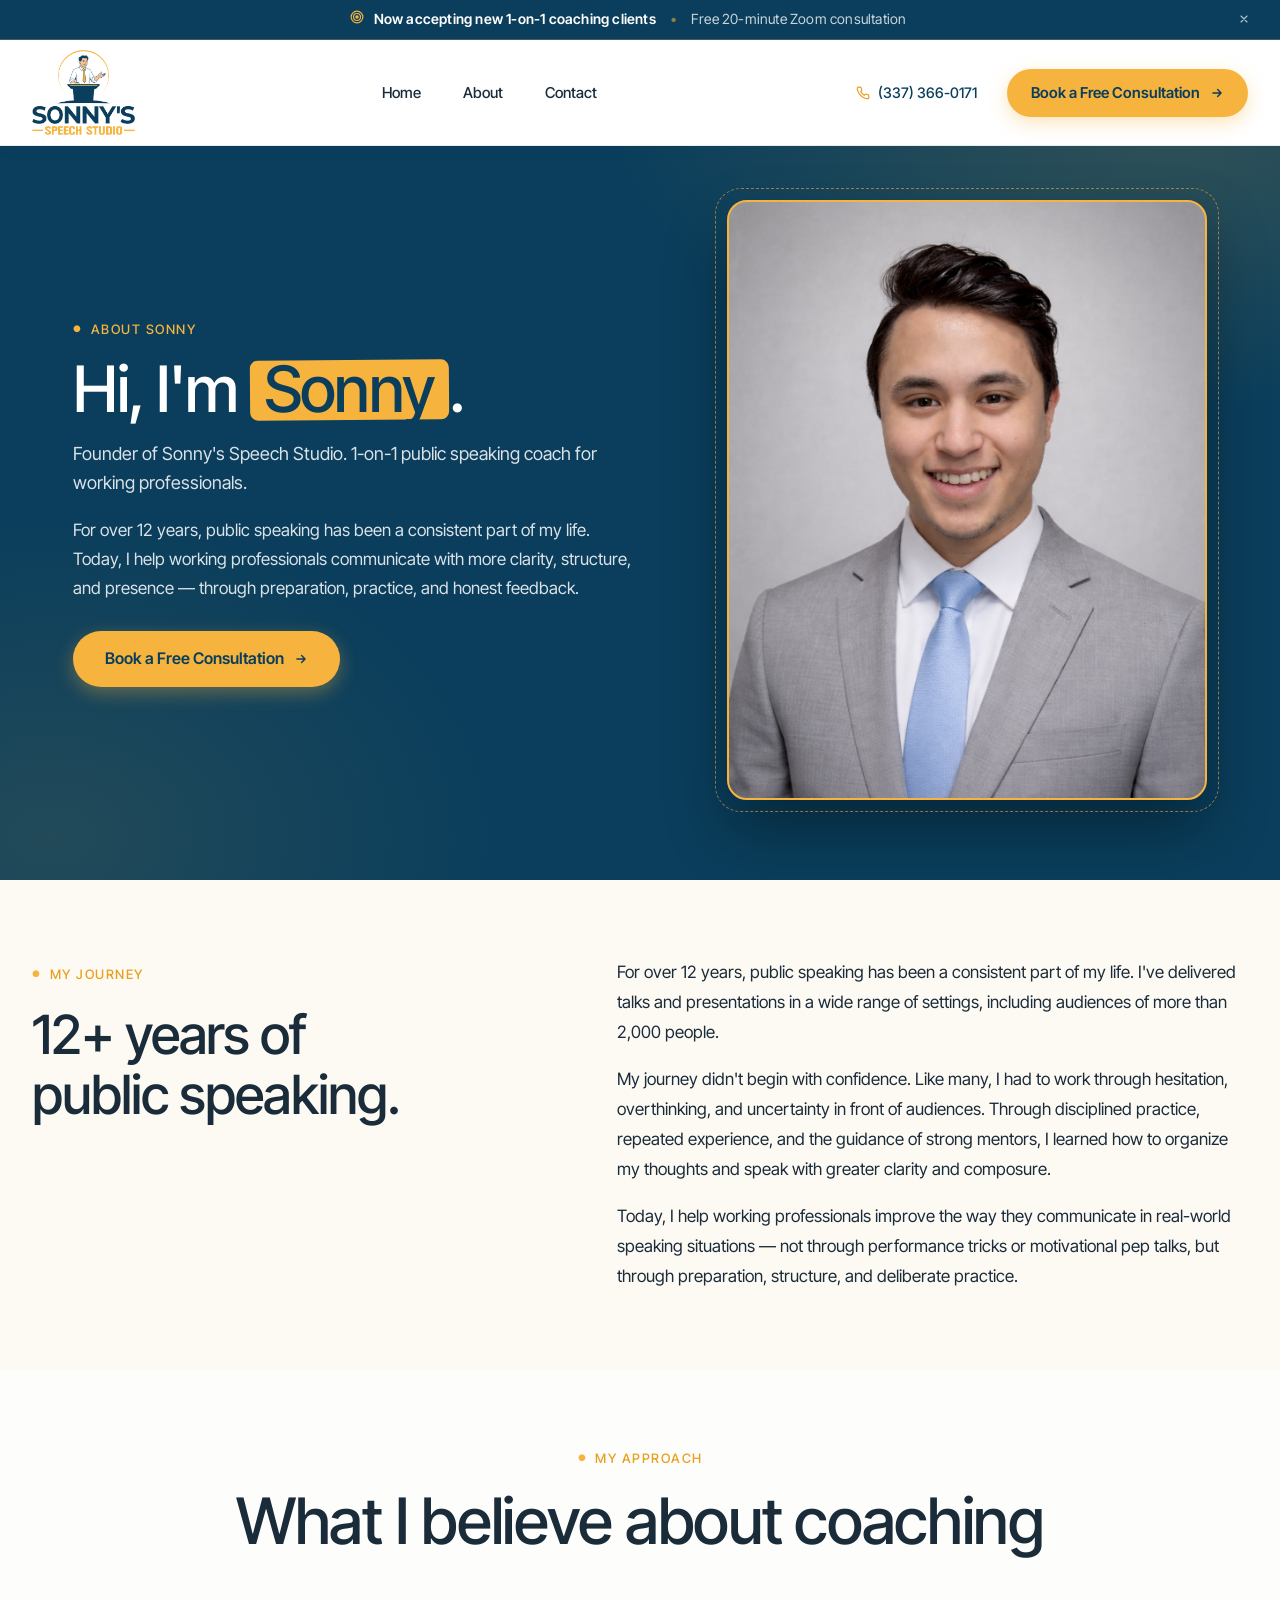
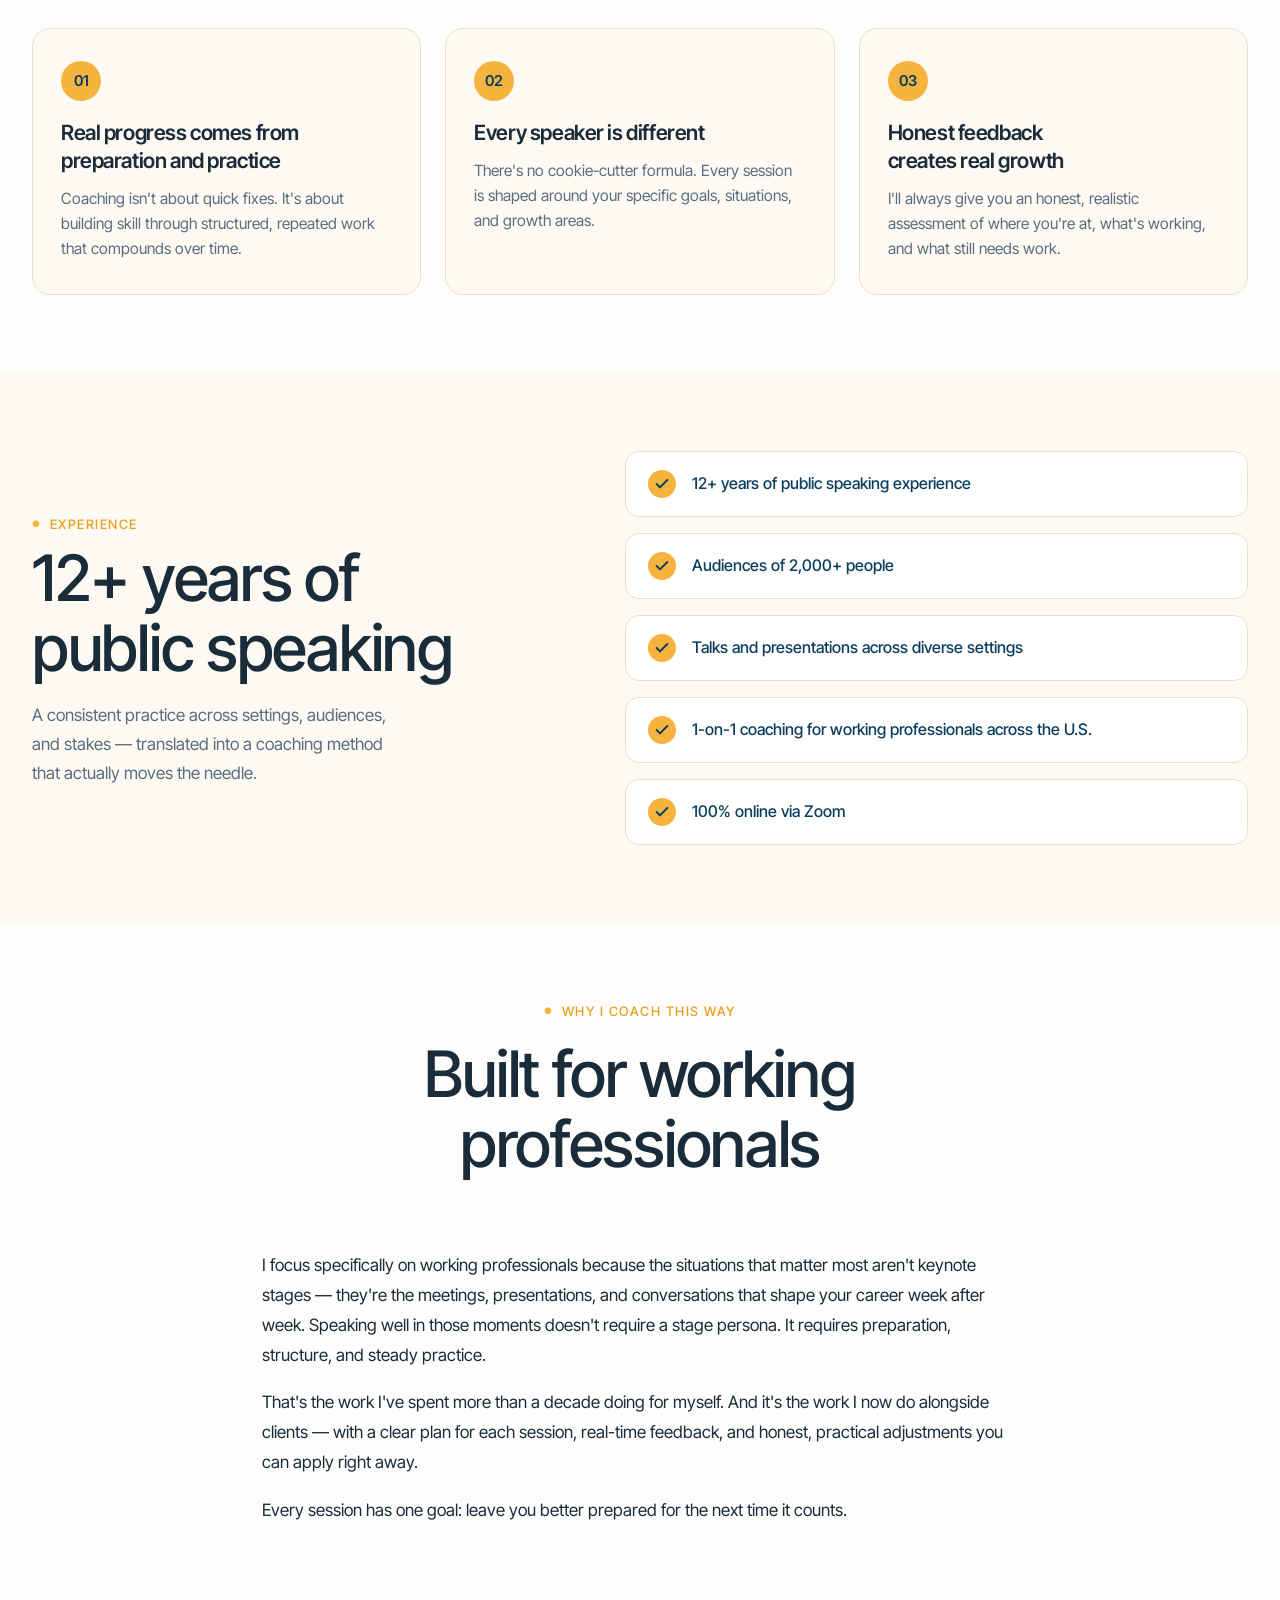
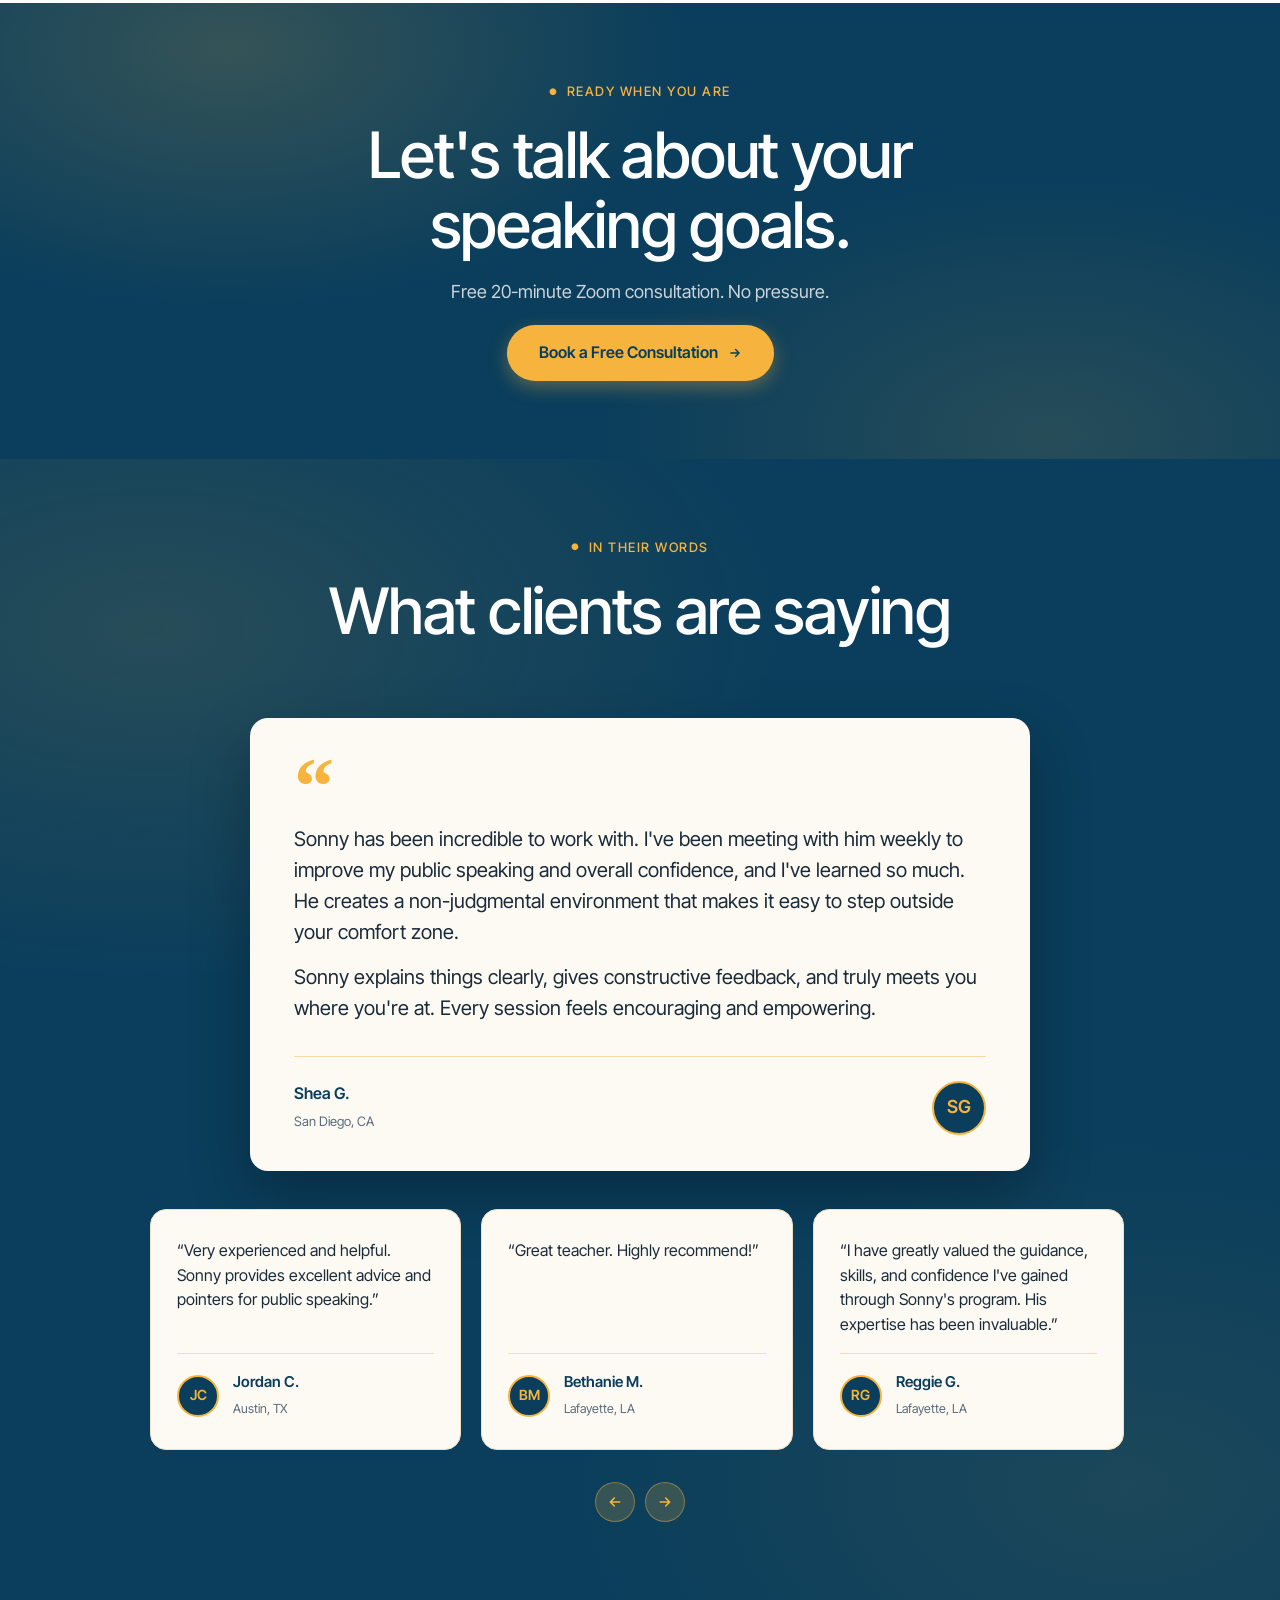
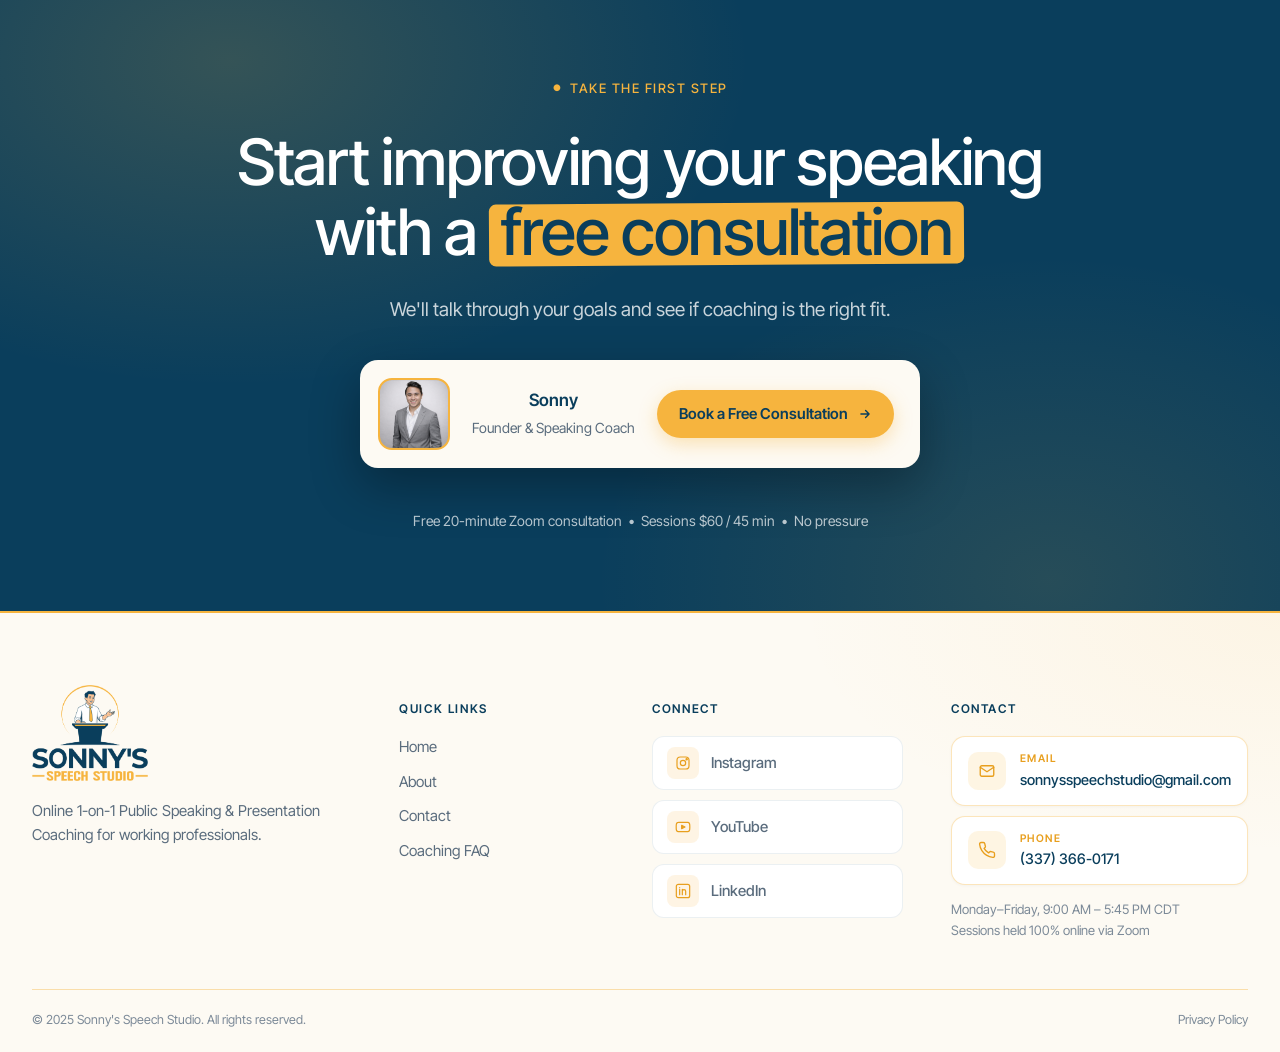
==== about.html @ e4937128 "Client revision round: homepage updates, About + Contact pages Homepage: - Announcement bar honest w" ====
<!doctype html>
<html lang="en">
<head>
<meta charset="utf-8" />
<meta name="viewport" content="width=device-width, initial-scale=1" />
<meta http-equiv="Cache-Control" content="no-cache, no-store, must-revalidate" />
<meta http-equiv="Pragma" content="no-cache" />
<meta http-equiv="Expires" content="0" />
<title>About Sonny — Sonny's Speech Studio</title>
<meta name="description" content="Meet Sonny — founder of Sonny's Speech Studio and a 1-on-1 public speaking coach for working professionals with 12+ years of speaking experience." />

<link rel="icon" type="image/png" href="assets/logo.png" />
<link rel="shortcut icon" type="image/png" href="assets/logo.png" />
<link rel="apple-touch-icon" href="assets/logo.png" />

<meta property="og:type" content="website" />
<meta property="og:site_name" content="Sonny's Speech Studio" />
<meta property="og:title" content="About Sonny — Sonny's Speech Studio" />
<meta property="og:description" content="Meet Sonny — founder of Sonny's Speech Studio and 1-on-1 public speaking coach for working professionals." />
<meta property="og:image" content="assets/sonny-tie.png" />
<meta property="og:url" content="https://sonnysspeechstudio.com/about" />

<meta name="twitter:card" content="summary_large_image" />
<meta name="twitter:title" content="About Sonny — Sonny's Speech Studio" />
<meta name="twitter:description" content="1-on-1 public speaking coach for working professionals." />
<meta name="twitter:image" content="assets/sonny-tie.png" />

<meta name="theme-color" content="#0a3e5c" />

<link rel="preconnect" href="https://fonts.googleapis.com" />
<link rel="preconnect" href="https://fonts.gstatic.com" crossorigin />
<link href="https://fonts.googleapis.com/css2?family=Inter+Tight:wght@400;500;600;700&display=swap" rel="stylesheet" />
<link rel="stylesheet" href="assets/styles.css" />

<style>
  /* About-specific tweaks */
  .about-hero{
    background:var(--navy);color:#fff;
    min-height:auto;
    padding-top:200px;padding-bottom:80px;
    position:relative;overflow:hidden;
    display:flex;align-items:center;
  }
  .about-hero::before{
    content:"";position:absolute;inset:0;
    background:
      radial-gradient(900px 500px at 92% 10%, rgba(246,180,62,.18), transparent 65%),
      radial-gradient(700px 500px at 4% 95%, rgba(246,180,62,.10), transparent 65%);
    pointer-events:none;
  }
  .about-hero .wrap{position:relative;z-index:1;padding-top:0}
  .about-hero-grid{
    display:grid;grid-template-columns:1.1fr 1fr;
    gap:64px;align-items:center;
  }
  .about-hero h1{color:#fff;font-size:64px;line-height:1.06}
  .about-hero .sub{font-size:18px;line-height:1.6;color:rgba(255,255,255,.85);max-width:560px;margin-top:18px}
  .about-hero p.intro{font-size:17px;line-height:1.7;color:rgba(255,255,255,.85);margin-top:18px;max-width:560px}
  .about-portrait{
    width:100%;max-width:480px;aspect-ratio:4/5;
    border-radius:20px;
    border:2px solid var(--gold);
    box-shadow:0 30px 60px rgba(0,0,0,.35);
    background-image:url("assets/sonny-tie.png");
    background-size:cover;background-position:center 18%;
    justify-self:end;
    position:relative;
  }
  .about-portrait::after{
    content:"";position:absolute;inset:-14px;
    border-radius:26px;border:1px dashed rgba(246,180,62,.55);
    pointer-events:none;
  }

  .journey{background:var(--cream)}
  .journey-grid{
    display:grid;grid-template-columns:0.8fr 1fr;gap:80px;align-items:flex-start;
  }
  .journey-left h2{font-size:54px;line-height:60px}
  .journey-left .eyebrow{margin-bottom:14px}
  .journey-right p{font-size:17px;line-height:1.75;color:var(--text)}
  .journey-right p + p{margin-top:18px}

  .approach{background:var(--white)}
  .approach-grid{
    display:grid;grid-template-columns:repeat(3,1fr);gap:24px;
    margin-top:40px;
  }
  .approach-card{
    background:var(--cream);
    border:1px solid var(--border-warm);
    border-radius:18px;
    padding:32px 28px;
    display:flex;flex-direction:column;gap:12px;
  }
  .approach-card .num{
    width:40px;height:40px;border-radius:50%;
    background:var(--gold);color:var(--navy);
    display:inline-flex;align-items:center;justify-content:center;
    font-weight:600;font-size:15px;
    margin-bottom:6px;
  }
  .approach-card h3{font-size:21px;line-height:28px;font-weight:600}
  .approach-card p{font-size:15.5px;line-height:1.6;color:var(--muted)}

  .exp{background:var(--cream)}
  .exp-grid{
    display:grid;grid-template-columns:0.85fr 1fr;gap:64px;align-items:center;
  }
  .exp-list{
    list-style:none;padding:0;margin:0;
    display:flex;flex-direction:column;gap:16px;
  }
  .exp-list li{
    display:flex;align-items:center;gap:16px;
    padding:18px 22px;background:#fff;
    border:1px solid var(--border-warm);border-radius:14px;
    font-size:16px;font-weight:500;color:var(--navy);
  }
  .exp-list .check{
    flex-shrink:0;width:28px;height:28px;border-radius:50%;
    background:var(--gold);color:var(--navy);
    display:inline-flex;align-items:center;justify-content:center;
  }
  .exp-list .check svg{width:16px;height:16px}

  .why-coach{background:var(--white)}
  .why-coach .wrap{max-width:820px}
  .why-coach .body{display:flex;flex-direction:column;gap:18px;margin-top:24px}
  .why-coach p{font-size:17px;line-height:1.75;color:var(--text)}

  .mid-cta{
    background:var(--navy);color:#fff;
    text-align:center;
    position:relative;overflow:hidden;
  }
  .mid-cta::before{
    content:"";position:absolute;inset:0;
    background:
      radial-gradient(700px 400px at 18% 10%, rgba(246,180,62,.18), transparent 65%),
      radial-gradient(700px 400px at 82% 95%, rgba(246,180,62,.12), transparent 65%);
    pointer-events:none;
  }
  .mid-cta .wrap{position:relative;z-index:1;display:flex;flex-direction:column;align-items:center;gap:18px;text-align:center}
  .mid-cta h2{color:#fff;max-width:760px}
  .mid-cta .sub{color:rgba(255,255,255,.78);font-size:18px;max-width:560px}

  @media (max-width:1100px){
    .about-hero h1{font-size:54px}
    .journey-left h2{font-size:44px;line-height:50px}
    .approach-grid{grid-template-columns:1fr;gap:16px}
    .exp-grid{grid-template-columns:1fr;gap:40px}
  }
  @media (max-width:820px){
    .about-hero{padding-top:160px;padding-bottom:60px}
    .about-hero-grid{grid-template-columns:1fr;gap:40px}
    .about-portrait{max-width:100%;justify-self:center}
    .about-hero h1{font-size:40px;line-height:46px}
    .journey-grid{grid-template-columns:1fr;gap:32px}
    .journey-left h2{font-size:36px;line-height:42px}
  }
</style>
</head>
<body>

<!-- ================== ANNOUNCEMENT BAR ================== -->
<div class="announce" id="announce" role="region" aria-label="Announcement">
  <div class="announce-inner">
    <span class="pin" aria-hidden="true">
      <svg width="14" height="14" viewBox="0 0 24 24" fill="none" stroke="currentColor" stroke-width="2" stroke-linecap="round" stroke-linejoin="round"><circle cx="12" cy="12" r="10"/><circle cx="12" cy="12" r="6"/><circle cx="12" cy="12" r="2" fill="currentColor"/></svg>
    </span>
    <strong>Now accepting new 1-on-1 coaching clients</strong>
    <span class="sep">•</span>
    <span class="muted">Free 20-minute Zoom consultation</span>
    <button class="close" id="announceClose" aria-label="Dismiss announcement">
      <svg width="14" height="14" viewBox="0 0 24 24" fill="none" stroke="currentColor" stroke-width="2.2" stroke-linecap="round"><path d="M18 6 6 18M6 6l12 12"/></svg>
    </button>
  </div>
</div>

<!-- ================== HEADER ================== -->
<header class="site-header" id="siteHeader">
  <div class="header-inner">
    <a href="/" class="brand" aria-label="Sonny's Speech Studio"><img src="assets/logo.png" alt="Sonny's Speech Studio" /></a>
    <nav class="nav-links">
      <a href="/">Home</a>
      <a href="/about">About</a>
      <a href="/contact">Contact</a>
    </nav>
    <div class="nav-cta">
      <a href="tel:+13373660171" class="header-phone" aria-label="Call Sonny">
        <svg width="14" height="14" viewBox="0 0 24 24" fill="none" stroke="currentColor" stroke-width="2" stroke-linecap="round" stroke-linejoin="round"><path d="M22 16.92v3a2 2 0 0 1-2.18 2 19.79 19.79 0 0 1-8.63-3.07 19.5 19.5 0 0 1-6-6 19.79 19.79 0 0 1-3.07-8.67A2 2 0 0 1 4.11 2h3a2 2 0 0 1 2 1.72 12.84 12.84 0 0 0 .7 2.81 2 2 0 0 1-.45 2.11L8.09 9.91a16 16 0 0 0 6 6l1.27-1.27a2 2 0 0 1 2.11-.45 12.84 12.84 0 0 0 2.81.7A2 2 0 0 1 22 16.92z"/></svg>
        <span>(337) 366-0171</span>
      </a>
      <a href="/contact" class="btn">Book a Free Consultation
        <svg class="arrow" width="14" height="14" viewBox="0 0 24 24" fill="none" stroke="currentColor" stroke-width="2.4" stroke-linecap="round" stroke-linejoin="round"><path d="M5 12h14M13 6l6 6-6 6"/></svg>
      </a>
    </div>
  </div>
</header>

<main>

<!-- ================== ABOUT HERO ================== -->
<section class="about-hero">
  <div class="wrap">
    <div class="about-hero-grid">
      <div class="reveal">
        <span class="eyebrow on-navy">About Sonny</span>
        <h1 style="margin-top:14px">Hi, I'm <span class="hl">Sonny</span>.</h1>
        <p class="sub">Founder of Sonny's Speech Studio. 1-on-1 public speaking coach for working professionals.</p>
        <p class="intro">For over 12 years, public speaking has been a consistent part of my life. Today, I help working professionals communicate with more clarity, structure, and presence — through preparation, practice, and honest feedback.</p>
        <div style="margin-top:28px">
          <a href="/contact" class="btn">Book a Free Consultation
            <svg class="arrow" width="14" height="14" viewBox="0 0 24 24" fill="none" stroke="currentColor" stroke-width="2.4" stroke-linecap="round" stroke-linejoin="round"><path d="M5 12h14M13 6l6 6-6 6"/></svg>
          </a>
        </div>
      </div>
      <div class="about-portrait reveal" role="img" aria-label="Portrait of Sonny"></div>
    </div>
  </div>
</section>

<!-- ================== MY JOURNEY ================== -->
<section class="journey">
  <div class="wrap">
    <div class="journey-grid">
      <div class="journey-left reveal">
        <span class="eyebrow">My Journey</span>
        <h2 style="margin-top:6px">12+ years of public speaking.</h2>
      </div>
      <div class="journey-right reveal">
        <p>For over 12 years, public speaking has been a consistent part of my life. I've delivered talks and presentations in a wide range of settings, including audiences of more than 2,000 people.</p>
        <p>My journey didn't begin with confidence. Like many, I had to work through hesitation, overthinking, and uncertainty in front of audiences. Through disciplined practice, repeated experience, and the guidance of strong mentors, I learned how to organize my thoughts and speak with greater clarity and composure.</p>
        <p>Today, I help working professionals improve the way they communicate in real-world speaking situations — not through performance tricks or motivational pep talks, but through preparation, structure, and deliberate practice.</p>
      </div>
    </div>
  </div>
</section>

<!-- ================== APPROACH ================== -->
<section class="approach">
  <div class="wrap">
    <div class="section-head reveal">
      <span class="eyebrow">My Approach</span>
      <h2>What I believe about coaching</h2>
    </div>
    <div class="approach-grid">
      <div class="approach-card reveal">
        <span class="num">01</span>
        <h3>Real progress comes from preparation and practice</h3>
        <p>Coaching isn't about quick fixes. It's about building skill through structured, repeated work that compounds over time.</p>
      </div>
      <div class="approach-card reveal">
        <span class="num">02</span>
        <h3>Every speaker is different</h3>
        <p>There's no cookie-cutter formula. Every session is shaped around your specific goals, situations, and growth areas.</p>
      </div>
      <div class="approach-card reveal">
        <span class="num">03</span>
        <h3>Honest feedback creates real growth</h3>
        <p>I'll always give you an honest, realistic assessment of where you're at, what's working, and what still needs work.</p>
      </div>
    </div>
  </div>
</section>

<!-- ================== EXPERIENCE ================== -->
<section class="exp">
  <div class="wrap">
    <div class="exp-grid">
      <div class="reveal">
        <span class="eyebrow">Experience</span>
        <h2 style="margin-top:8px">12+ years of public speaking</h2>
        <p style="color:var(--muted);font-size:17px;line-height:1.7;margin-top:18px;max-width:380px">A consistent practice across settings, audiences, and stakes — translated into a coaching method that actually moves the needle.</p>
      </div>
      <ul class="exp-list reveal">
        <li><span class="check"><svg viewBox="0 0 24 24" fill="none" stroke="currentColor" stroke-width="3" stroke-linecap="round" stroke-linejoin="round"><polyline points="20 6 9 17 4 12"/></svg></span><span>12+ years of public speaking experience</span></li>
        <li><span class="check"><svg viewBox="0 0 24 24" fill="none" stroke="currentColor" stroke-width="3" stroke-linecap="round" stroke-linejoin="round"><polyline points="20 6 9 17 4 12"/></svg></span><span>Audiences of 2,000+ people</span></li>
        <li><span class="check"><svg viewBox="0 0 24 24" fill="none" stroke="currentColor" stroke-width="3" stroke-linecap="round" stroke-linejoin="round"><polyline points="20 6 9 17 4 12"/></svg></span><span>Talks and presentations across diverse settings</span></li>
        <li><span class="check"><svg viewBox="0 0 24 24" fill="none" stroke="currentColor" stroke-width="3" stroke-linecap="round" stroke-linejoin="round"><polyline points="20 6 9 17 4 12"/></svg></span><span>1-on-1 coaching for working professionals across the U.S.</span></li>
        <li><span class="check"><svg viewBox="0 0 24 24" fill="none" stroke="currentColor" stroke-width="3" stroke-linecap="round" stroke-linejoin="round"><polyline points="20 6 9 17 4 12"/></svg></span><span>100% online via Zoom</span></li>
      </ul>
    </div>
  </div>
</section>

<!-- ================== WHY I COACH ================== -->
<section class="why-coach">
  <div class="wrap">
    <div class="section-head reveal">
      <span class="eyebrow">Why I Coach This Way</span>
      <h2>Built for working professionals</h2>
    </div>
    <div class="body reveal">
      <p>I focus specifically on working professionals because the situations that matter most aren't keynote stages — they're the meetings, presentations, and conversations that shape your career week after week. Speaking well in those moments doesn't require a stage persona. It requires preparation, structure, and steady practice.</p>
      <p>That's the work I've spent more than a decade doing for myself. And it's the work I now do alongside clients — with a clear plan for each session, real-time feedback, and honest, practical adjustments you can apply right away.</p>
      <p>Every session has one goal: leave you better prepared for the next time it counts.</p>
    </div>
  </div>
</section>

<!-- ================== MID CTA ================== -->
<section class="mid-cta full-bleed">
  <div class="wrap">
    <span class="eyebrow on-navy">Ready When You Are</span>
    <h2>Let's talk about your speaking goals.</h2>
    <p class="sub">Free 20-minute Zoom consultation. No pressure.</p>
    <a href="/contact" class="btn">Book a Free Consultation
      <svg class="arrow" width="14" height="14" viewBox="0 0 24 24" fill="none" stroke="currentColor" stroke-width="2.4" stroke-linecap="round" stroke-linejoin="round"><path d="M5 12h14M13 6l6 6-6 6"/></svg>
    </a>
  </div>
</section>

<!-- ================== TESTIMONIALS ================== -->
<section class="voices full-bleed">
  <div class="wrap">
    <div class="section-head on-navy reveal">
      <span class="eyebrow on-navy">In Their Words</span>
      <h2>What clients are saying</h2>
    </div>

    <div class="voice-grid-2 reveal" style="grid-template-columns:1fr;max-width:780px;margin:0 auto">
      <article class="v-card">
        <span class="qmark">“</span>
        <blockquote>
          <p>Sonny has been incredible to work with. I've been meeting with him weekly to improve my public speaking and overall confidence, and I've learned so much. He creates a non-judgmental environment that makes it easy to step outside your comfort zone.</p>
          <p>Sonny explains things clearly, gives constructive feedback, and truly meets you where you're at. Every session feels encouraging and empowering.</p>
        </blockquote>
        <div class="v-foot">
          <div class="who">
            <b>Shea G.</b>
            <span>San Diego, CA</span>
          </div>
          <span class="avatar" aria-hidden="true">SG</span>
        </div>
      </article>
    </div>

    <div class="v-mini-row reveal" aria-label="More client testimonials" style="max-width:980px;margin:32px auto 0">
      <div class="v-mini-track" id="vMiniTrack">
        <article class="v-mini">
          <blockquote>“Very experienced and helpful. Sonny provides excellent advice and pointers for public speaking.”</blockquote>
          <div class="v-foot">
            <span class="avatar" aria-hidden="true">JC</span>
            <div class="who"><b>Jordan C.</b><span>Austin, TX</span></div>
          </div>
        </article>
        <article class="v-mini">
          <blockquote>“Great teacher. Highly recommend!”</blockquote>
          <div class="v-foot">
            <span class="avatar" aria-hidden="true">BM</span>
            <div class="who"><b>Bethanie M.</b><span>Lafayette, LA</span></div>
          </div>
        </article>
        <article class="v-mini">
          <blockquote>“I have greatly valued the guidance, skills, and confidence I've gained through Sonny's program. His expertise has been invaluable.”</blockquote>
          <div class="v-foot">
            <span class="avatar" aria-hidden="true">RG</span>
            <div class="who"><b>Reggie G.</b><span>Lafayette, LA</span></div>
          </div>
        </article>
        <article class="v-mini">
          <blockquote>“He's coached me on what and how to improve my public speaking skills. Professional, knowledgeable and down to earth. Thank you Sonny!”</blockquote>
          <div class="v-foot">
            <span class="avatar" aria-hidden="true">JM</span>
            <div class="who"><b>Josh M.</b><span>Chesapeake, VA</span></div>
          </div>
        </article>
      </div>
      <div class="v-mini-controls">
        <button type="button" id="vMiniPrev" aria-label="Previous testimonial">
          <svg viewBox="0 0 24 24" fill="none" stroke="currentColor" stroke-width="2.4" stroke-linecap="round" stroke-linejoin="round"><path d="M19 12H5M11 18l-6-6 6-6"/></svg>
        </button>
        <button type="button" id="vMiniNext" aria-label="Next testimonial">
          <svg viewBox="0 0 24 24" fill="none" stroke="currentColor" stroke-width="2.4" stroke-linecap="round" stroke-linejoin="round"><path d="M5 12h14M13 18l6-6-6-6"/></svg>
        </button>
      </div>
    </div>
  </div>
</section>

<!-- ================== FINAL CTA ================== -->
<section class="final full-bleed">
  <div class="wrap">
    <span class="eyebrow on-navy reveal">Take the First Step</span>
    <h2 class="reveal">Start improving your speaking with a <span class="hl">free consultation</span></h2>
    <p class="sub reveal">We'll talk through your goals and see if coaching is the right fit.</p>
    <div class="sonny-card reveal">
      <div class="av" aria-hidden="true"></div>
      <div class="who">
        <b>Sonny</b>
        <span>Founder & Speaking Coach</span>
      </div>
      <a href="/contact" class="btn">Book a Free Consultation
        <svg class="arrow" width="14" height="14" viewBox="0 0 24 24" fill="none" stroke="currentColor" stroke-width="2.4" stroke-linecap="round" stroke-linejoin="round"><path d="M5 12h14M13 6l6 6-6 6"/></svg>
      </a>
    </div>
    <span class="reassure on-navy reveal">Free 20-minute Zoom consultation &nbsp;•&nbsp; Sessions $60 / 45 min &nbsp;•&nbsp; No pressure</span>
  </div>
</section>

</main>

<!-- ================== FOOTER ================== -->
<footer>
  <div class="wrap">
    <div class="foot-grid">
      <div class="foot-brand">
        <img src="assets/logo.png" alt="Sonny's Speech Studio" />
        <p>Online 1-on-1 Public Speaking & Presentation Coaching for working professionals.</p>
      </div>
      <div class="foot-col">
        <h4>Quick Links</h4>
        <ul>
          <li><a href="/">Home</a></li>
          <li><a href="/about">About</a></li>
          <li><a href="/contact">Contact</a></li>
          <li><a href="/#faq">Coaching FAQ</a></li>
        </ul>
      </div>
      <div class="foot-col">
        <h4>Connect</h4>
        <div class="socials-list">
          <a href="https://www.instagram.com/sonnysspeechstudio/" target="_blank" rel="noopener">
            <span class="s-ico" aria-hidden="true">
              <svg viewBox="0 0 24 24" fill="none" stroke="currentColor" stroke-width="1.8" stroke-linecap="round" stroke-linejoin="round"><rect x="3" y="3" width="18" height="18" rx="5"/><circle cx="12" cy="12" r="4"/><circle cx="17.5" cy="6.5" r="1" fill="currentColor"/></svg>
            </span>
            <span>Instagram</span>
          </a>
          <a href="https://www.youtube.com/@sonnysspeechstudio" target="_blank" rel="noopener">
            <span class="s-ico" aria-hidden="true">
              <svg viewBox="0 0 24 24" fill="none" stroke="currentColor" stroke-width="1.8" stroke-linecap="round" stroke-linejoin="round"><path d="M22 8s-.2-1.4-.8-2c-.8-.8-1.7-.8-2.1-.9C16 5 12 5 12 5s-4 0-7.1.1c-.4 0-1.3 0-2.1.9C2.2 6.6 2 8 2 8s-.2 1.6-.2 3.3v1.4c0 1.7.2 3.3.2 3.3s.2 1.4.8 2c.8.8 1.9.8 2.4.9C7 18.9 12 19 12 19s4 0 7.1-.1c.4 0 1.3 0 2.1-.9.6-.6.8-2 .8-2s.2-1.6.2-3.3v-1.4c0-1.7-.2-3.3-.2-3.3z"/><polygon points="10 9.5 15 12 10 14.5" fill="currentColor"/></svg>
            </span>
            <span>YouTube</span>
          </a>
          <a href="https://www.linkedin.com/in/sonnysspeechstudio" target="_blank" rel="noopener">
            <span class="s-ico" aria-hidden="true">
              <svg viewBox="0 0 24 24" fill="none" stroke="currentColor" stroke-width="1.8" stroke-linecap="round" stroke-linejoin="round"><rect x="2" y="2" width="20" height="20" rx="3"/><path d="M7 9.5v8M7 7v.01M11 17.5v-5a2.5 2.5 0 0 1 5 0v5M11 17.5v-8"/></svg>
            </span>
            <span>LinkedIn</span>
          </a>
        </div>
      </div>
      <div class="foot-col">
        <h4>Contact</h4>
        <a class="contact-card" href="mailto:sonnysspeechstudio@gmail.com">
          <span class="c-ico" aria-hidden="true">
            <svg viewBox="0 0 24 24" fill="none" stroke="currentColor" stroke-width="1.8" stroke-linecap="round" stroke-linejoin="round"><rect x="3" y="5" width="18" height="14" rx="2"/><path d="m3 7 9 6 9-6"/></svg>
          </span>
          <span class="c-body">
            <span class="c-label">Email</span>
            <span class="c-val">sonnysspeechstudio@gmail.com</span>
          </span>
        </a>
        <a class="contact-card" href="tel:+13373660171">
          <span class="c-ico" aria-hidden="true">
            <svg viewBox="0 0 24 24" fill="none" stroke="currentColor" stroke-width="1.8" stroke-linecap="round" stroke-linejoin="round"><path d="M22 16.92v3a2 2 0 0 1-2.18 2 19.79 19.79 0 0 1-8.63-3.07 19.5 19.5 0 0 1-6-6 19.79 19.79 0 0 1-3.07-8.67A2 2 0 0 1 4.11 2h3a2 2 0 0 1 2 1.72 12.84 12.84 0 0 0 .7 2.81 2 2 0 0 1-.45 2.11L8.09 9.91a16 16 0 0 0 6 6l1.27-1.27a2 2 0 0 1 2.11-.45 12.84 12.84 0 0 0 2.81.7A2 2 0 0 1 22 16.92z"/></svg>
          </span>
          <span class="c-body">
            <span class="c-label">Phone</span>
            <span class="c-val">(337) 366-0171</span>
          </span>
        </a>
        <p class="sm">Monday–Friday, 9:00 AM – 5:45 PM CDT<br/>Sessions held 100% online via Zoom</p>
      </div>
    </div>
    <div class="foot-bottom">
      <span>© 2025 Sonny's Speech Studio. All rights reserved.</span>
      <a href="https://sonnysspeechstudio.com/privacy-policy/" target="_blank" rel="noopener">Privacy Policy</a>
    </div>
  </div>
</footer>

<!-- ================== FLOATING CHAT BUTTON ================== -->
<a href="/contact" class="float-chat" id="floatChat" aria-label="Contact Sonny">
  <span class="fc-tip">How can I help?</span>
  <span class="fc-btn" aria-hidden="true">
    <svg viewBox="0 0 24 24" fill="none" stroke="currentColor" stroke-width="2" stroke-linecap="round" stroke-linejoin="round"><path d="M21 15a2 2 0 0 1-2 2H7l-4 4V5a2 2 0 0 1 2-2h14a2 2 0 0 1 2 2z"/></svg>
  </span>
</a>

<script src="assets/site.js"></script>
</body>
</html>
---- assets/styles.css ----
/* ========================================================
     TOKENS
     ======================================================== */
  :root{
    --navy:#0a3e5c;
    --navy-deep:#072e45;
    --navy-warm:#0d425f;
    --gold:#f6b43e;
    --gold-deep:#e89f1e;
    --gold-soft:#fbd58a;
    --white:#fdfdfb;
    --cream:#fdfaf3;
    --cream-warm:#f8f1de;
    --text:#1a2b3a;
    --muted:#5a6c7d;
    --border:#e8ecef;
    --border-warm:#ecdfc3;
    --shadow-sm:0 1px 2px rgba(10,62,92,.05), 0 4px 14px rgba(10,62,92,.05);
    --shadow-md:0 6px 18px rgba(10,62,92,.08), 0 18px 50px rgba(10,62,92,.07);
    --shadow-lg:0 30px 70px rgba(10,62,92,.18);
    --radius:18px;
    --radius-lg:22px;
    --container:1280px;
    --section-py:78px;
  }

  /* ========================================================
     RESET / BASE
     ======================================================== */
  *{box-sizing:border-box}
  html{scroll-behavior:smooth}
  body{
    margin:0;
    font-family:"Inter Tight", Arial, sans-serif;
    color:var(--text);
    background:var(--white);
    font-size:17px;
    line-height:1.6;
    -webkit-font-smoothing:antialiased;
    text-rendering:optimizeLegibility;
  }
  img{max-width:100%;display:block}
  a{color:inherit;text-decoration:none}
  button{font-family:inherit;cursor:pointer;border:none;background:none;color:inherit}

  .wrap{max-width:var(--container);margin:0 auto;padding:0 32px;position:relative}
  .hero .wrap{padding-top:100px}
  section{padding:var(--section-py) 0;position:relative}
  .full-bleed{width:100vw;margin-left:calc(50% - 50vw);margin-right:calc(50% - 50vw)}

  /* Soft section-to-section transitions */
  .fade-to-cream{height:100px;background:linear-gradient(to bottom, var(--white), var(--cream));margin-top:-100px;margin-bottom:-1px;position:relative;z-index:1}
  .fade-to-white{height:100px;background:linear-gradient(to bottom, var(--cream), var(--white));margin-top:-100px;margin-bottom:-1px;position:relative;z-index:1}
  .fade-from-navy{height:80px;background:linear-gradient(to bottom, var(--navy), var(--white));margin-top:-1px;position:relative;z-index:1}
  .fade-to-navy{height:80px;background:linear-gradient(to bottom, var(--white), var(--navy));margin-bottom:-1px;position:relative;z-index:1}

  /* ========================================================
     TYPOGRAPHY
     ======================================================== */
  h1,h2,h3{font-weight:500;letter-spacing:-0.02em;color:var(--text);margin:0;text-wrap:balance}
  h1{font-size:70px;line-height:1.06;letter-spacing:-0.025em}
  h2{font-size:64px;line-height:70px}
  h3{font-size:32px;line-height:40px}
  p{margin:0}

  .eyebrow{
    display:inline-flex;align-items:center;gap:8px;
    font-size:13px;font-weight:500;color:var(--gold-deep);
    text-transform:uppercase;letter-spacing:1.5px;
  }
  .eyebrow::before{content:"●";color:var(--gold);font-size:9px}
  .eyebrow.on-navy{color:var(--gold)}
  .eyebrow.on-navy::before{color:var(--gold)}

  /* The signature gold highlight block behind key words */
  .hl{
    position:relative;display:inline-block;
    color:var(--navy);
    padding:2px 10px;
    z-index:0;
    isolation:isolate;
  }
  .hl::before{
    content:"";position:absolute;inset:6% 0 6% 0;
    background:var(--gold);
    border-radius:6px;
    z-index:-1;
    transform:rotate(-0.4deg);
  }
  h1 .hl{padding:0 14px}
  h1 .hl::before{inset:8% 0 4% 0;border-radius:8px}
  h2 .hl{padding:0 12px}
  h2 .hl::before{inset:8% 0 4% 0;border-radius:7px}
  /* When highlight sits inside a navy headline, force navy text on gold */
  .on-navy .hl{color:var(--navy)}

  /* Section header common */
  .section-head{display:flex;flex-direction:column;align-items:center;gap:18px;max-width:840px;margin:0 auto 72px;text-align:center}
  .section-head.left{align-items:flex-start;text-align:left;margin:0 0 64px}
  .section-head .lead{color:var(--muted);font-size:18px;line-height:1.6;max-width:680px}
  .section-head.left .lead{margin-left:0}
  .section-head.on-navy h2{color:#fff}
  .section-head.on-navy .lead{color:rgba(255,255,255,.78)}

  /* ========================================================
     BUTTONS — gold pill, consistent everywhere
     ======================================================== */
  .btn{
    display:inline-flex;align-items:center;gap:10px;
    background:var(--gold);color:var(--navy);
    font-weight:600;font-size:16px;
    padding:0 32px;height:56px;
    border-radius:999px;
    transition:transform .2s ease, background .2s ease, box-shadow .2s ease;
    box-shadow:0 6px 18px rgba(246,180,62,.35);
    white-space:nowrap;
  }
  .btn:hover{background:var(--gold-deep);transform:scale(1.02);box-shadow:0 10px 24px rgba(246,180,62,.4)}
  .btn .arrow{transition:transform .2s ease}
  .btn:hover .arrow{transform:translateX(3px)}
  .btn-ghost{
    display:inline-flex;align-items:center;gap:8px;
    color:var(--navy);font-weight:500;font-size:15px;
    padding:14px 22px;border-radius:999px;
    transition:background .2s ease;
  }
  .btn-ghost:hover{background:rgba(246,180,62,.12)}
  .btn-ghost.on-navy{color:#fff}
  .btn-ghost.on-navy:hover{background:rgba(246,180,62,.18)}

  .reassure{font-size:14px;color:var(--muted);margin-top:14px}
  .reassure.on-navy{color:rgba(255,255,255,.7)}

  /* ========================================================
     ANNOUNCEMENT BAR
     ======================================================== */
  .announce{
    position:fixed;top:0;left:0;right:0;z-index:60;
    background:var(--navy);color:#fff;
    height:40px;
    display:flex;align-items:center;justify-content:center;
    font-size:14px;letter-spacing:.2px;
    border-bottom:1px solid rgba(246,180,62,.25);
    transition:transform .3s ease;
  }
  .announce.hidden{transform:translateY(-100%)}
  .announce-inner{
    max-width:var(--container);width:100%;
    padding:0 56px 0 32px;position:relative;
    display:flex;align-items:center;justify-content:center;gap:10px;
  }
  .announce .pin{color:var(--gold);font-size:14px}
  .announce strong{font-weight:600;color:#fff}
  .announce .sep{color:rgba(246,180,62,.55);margin:0 4px}
  .announce .muted{color:rgba(255,255,255,.78)}
  .announce .close{
    position:absolute;right:24px;top:50%;transform:translateY(-50%);
    width:24px;height:24px;border-radius:50%;
    color:rgba(255,255,255,.7);
    display:inline-flex;align-items:center;justify-content:center;
    transition:background .2s ease, color .2s ease;
  }
  .announce .close:hover{background:rgba(255,255,255,.08);color:#fff}

  /* ========================================================
     HEADER
     ======================================================== */
  .site-header{
    position:fixed;top:40px;left:0;right:0;z-index:50;
    background:#fff;
    border-bottom:1px solid var(--border);
    box-shadow:0 1px 16px rgba(10,62,92,.05);
    transition:top .3s ease;
  }
  body.announce-closed .site-header{top:0}
  .site-header .nav-links a{color:var(--text)}
  .site-header .nav-links a:hover{background:rgba(246,180,62,.18)}
  .header-inner{
    max-width:var(--container);margin:0 auto;padding:10px 32px;
    display:flex;align-items:center;justify-content:space-between;gap:24px;
  }
  .brand{display:flex;align-items:center}
  .brand img{height:85px;width:auto;display:block}
  .nav-links{display:flex;align-items:center;gap:6px}
  .nav-links a{
    padding:10px 18px;border-radius:999px;
    font-size:15px;font-weight:500;color:var(--navy);
    transition:background .2s ease, color .2s ease;
  }
  .nav-links a:hover{background:rgba(246,180,62,.18);color:var(--navy)}
  .nav-cta{display:flex;align-items:center;gap:18px}
  .nav-cta .btn{height:48px;font-size:15px;padding:0 24px}
  .header-phone{
    display:inline-flex;align-items:center;gap:8px;
    color:var(--navy);font-size:14.5px;font-weight:500;
    padding:8px 12px;border-radius:999px;
    transition:background .2s ease, color .2s ease;
  }
  .header-phone:hover{background:rgba(246,180,62,.14);color:var(--gold-deep)}
  .header-phone svg{color:var(--gold-deep)}
  .nav-links a.active{color:var(--gold-deep);font-weight:600;background:rgba(246,180,62,.14)}

  /* ========================================================
     1 — HERO (navy)
     ======================================================== */
  .hero{
    min-height:100vh;
    padding-top:200px;padding-bottom:80px;
    background:var(--navy);
    display:flex;align-items:center;
    color:#fff;
    position:relative;
    overflow:hidden;
  }
  /* Subtle gold wavy line pattern on navy */
  .hero::before{
    content:"";position:absolute;inset:0;
    background-image:
      radial-gradient(circle at 92% 14%, rgba(246,180,62,.22), transparent 42%),
      radial-gradient(circle at 2% 92%, rgba(246,180,62,.10), transparent 42%),
      url("data:image/svg+xml;utf8,<svg xmlns='http://www.w3.org/2000/svg' width='180' height='180' viewBox='0 0 180 180'><path d='M0 90 Q45 55 90 90 T180 90' fill='none' stroke='%23f6b43e' stroke-width='1' opacity='0.16'/><path d='M0 135 Q45 100 90 135 T180 135' fill='none' stroke='%23f6b43e' stroke-width='1' opacity='0.16'/><path d='M0 45 Q45 10 90 45 T180 45' fill='none' stroke='%23f6b43e' stroke-width='1' opacity='0.16'/></svg>");
    background-size:auto, auto, 240px 240px;
    opacity:.5;
    pointer-events:none;
  }
  .hero-grid{
    display:grid;grid-template-columns:1.25fr 1fr;
    gap:64px;align-items:center;
    position:relative;z-index:1;
  }
  .hero-content{display:flex;flex-direction:column;gap:20px;max-width:720px}
  .hero h1{color:#fff}
  .hero .sub{font-size:19px;line-height:1.55;color:rgba(255,255,255,.82);max-width:560px}
  .hero .stars-row .label{color:#fff}
  .hero .hero-trust{color:rgba(255,255,255,.78)}
  .hero .hero-cta .reassure{color:rgba(255,255,255,.7)}
  .hero-trust{
    display:flex;align-items:center;gap:14px;flex-wrap:wrap;
    color:var(--muted);font-size:15px;font-weight:500;
  }
  .hero-trust .dot{color:var(--gold);font-size:8px}
  .stars-row{
    display:flex;align-items:center;gap:12px;
    padding-top:6px;
  }
  .stars{display:inline-flex;gap:2px}
  .star{width:18px;height:18px;color:var(--gold)}
  .stars-row .label{font-size:15px;color:var(--text);font-weight:500}
  .stars-row .label b{font-weight:600}
  .hero-cta{display:flex;align-items:center;gap:18px;flex-wrap:wrap;margin-top:8px}
  .hero-cta .reassure{margin-top:0}

  .hero-photo-col{position:relative;display:flex;justify-content:right}
  .hero-photo{
    width:100%;max-width:520px;aspect-ratio:4/5;
    border-radius:20px;
    border:2px solid var(--gold);
    box-shadow:0 30px 60px rgba(0,0,0,.35);
    background-image:url("sonny-tie.png");
    background-size:cover;background-position:center 18%;
    position:relative;
  }
  .hero-photo::after{
    content:"";position:absolute;inset:-14px;
    border-radius:26px;border:1px dashed rgba(246,180,62,.55);
    pointer-events:none;
  }
  .hero-quote{
    position:absolute;left:-24px;bottom:18px;
    background:#fff;border-radius:16px;
    box-shadow:0 18px 44px rgba(10,62,92,.28);
    padding:18px 22px 16px;
    max-width:270px;
    border:1px solid var(--border);
  }
  .hero-quote .qmark{
    font-family:Georgia, serif;color:var(--gold);
    font-size:42px;line-height:0.5;font-weight:700;
    display:block;margin-bottom:10px;
  }
  .hero-quote p{font-size:15px;line-height:1.55;color:var(--text)}
  .hero-quote cite{
    display:block;margin-top:10px;font-style:normal;
    font-size:13px;color:var(--muted);font-weight:500;
  }

  /* ========================================================
     1.5 — TRUST BADGE STRIP
     ======================================================== */
  .strip{
    padding:56px 0;
    background:var(--white);
    border-bottom:1px solid var(--border);
  }
  .strip-head{
    text-align:center;
    color:var(--text);font-size:18px;line-height:1.55;font-weight:500;
    max-width:820px;margin:0 auto 36px;
  }
  .badge-row{
    display:grid;grid-template-columns:repeat(4, 1fr);
    gap:24px;align-items:stretch;
  }
  .badge{
    display:flex;align-items:center;gap:12px;
    padding:18px 20px;
    background:var(--cream);border:1px solid var(--border-warm);
    border-radius:14px;
    color:var(--navy);font-size:15px;font-weight:500;line-height:1.4;
  }
  .badge .b-ico{
    flex-shrink:0;width:32px;height:32px;border-radius:50%;
    background:var(--gold);color:var(--navy);
    display:inline-flex;align-items:center;justify-content:center;
  }
  .badge .b-ico svg{width:16px;height:16px}

  /* ========================================================
     2 — PROBLEM
     ======================================================== */
  .problem{background:var(--cream)}
  .problem-grid{
    display:grid;grid-template-columns:repeat(2, 1fr);gap:24px;
    margin-top:8px;
  }
  .pain{
    background:var(--cream-warm);
    border-radius:var(--radius);
    padding:36px 36px 32px;
    position:relative;
    border-left:3px solid var(--gold);
    transition:transform .25s ease, box-shadow .25s ease;
  }
  .pain:hover{transform:translateY(-4px);box-shadow:var(--shadow-md)}
  .pain-icon{
    width:64px;height:64px;color:var(--navy);
    margin-bottom:22px;
  }
  .pain h3{font-size:24px;line-height:30px;font-weight:600;margin-bottom:10px}
  .pain p{font-size:16px;color:var(--muted);line-height:1.55}
  .closer{
    text-align:center;margin-top:56px;
    font-style:italic;color:var(--muted);font-size:18px;
  }

  /* ========================================================
     3 — AUDIENCE FIT
     ======================================================== */
  .fit{background:var(--white)}
  .fit-grid{display:grid;grid-template-columns:0.85fr 1fr;gap:80px;align-items:flex-start}
  .fit-left h2{margin-bottom:24px}
  .fit-left .lead{font-size:17px;line-height:1.65;color:var(--muted);max-width:420px}
  .fit-cta{margin-top:32px;display:flex;flex-direction:column;align-items:flex-start;gap:10px}
  .fit-cta .ask{font-style:italic;color:var(--muted);font-size:14px}
  .fit-list{list-style:none;padding:0;margin:0;display:flex;flex-direction:column;gap:18px}
  .fit-list li{
    display:flex;align-items:flex-start;gap:18px;
    padding:20px 22px;
    background:var(--cream);border-radius:14px;
    border:1px solid var(--border);
  }
  .fit-list .check{
    flex-shrink:0;width:28px;height:28px;border-radius:50%;
    background:var(--gold);color:var(--navy);
    display:inline-flex;align-items:center;justify-content:center;
    margin-top:2px;
  }
  .fit-list .check svg{width:16px;height:16px}
  .fit-list span.txt{font-size:17px;line-height:1.55;color:var(--text);font-weight:500}

  /* ========================================================
     4 — YOU'RE READY TO (navy)
     ======================================================== */
  .ready{
    background:var(--navy);
    color:#fff;
    min-height:700px;
    display:flex;align-items:center;
    position:relative;overflow:hidden;
  }
  .ready::before{
    content:"";position:absolute;inset:0;
    background:
      radial-gradient(800px 500px at 88% 8%, rgba(246,180,62,.18), transparent 65%),
      radial-gradient(600px 400px at 5% 95%, rgba(246,180,62,.10), transparent 65%);
    pointer-events:none;
  }
  .ready .wrap{position:relative;z-index:1}
  .ready-cols{
    display:grid;grid-template-columns:repeat(3, 1fr);
    gap:0;align-items:stretch;justify-content:space-between;
    margin:64px 0 56px;
  }
  .ready-col{
    padding:0 36px;
    position:relative;
    display:flex;flex-direction:column;
  }
  .ready-col h3{min-height:64px}
  .ready-col + .ready-col::before{
    content:"";position:absolute;left:0;top:10%;bottom:10%;
    width:1px;background:linear-gradient(to bottom, transparent, rgba(246,180,62,.4), transparent);
  }
  .ready-icon{width:48px;height:48px;color:var(--gold);margin-bottom:24px}
  .ready-col h3{color:#fff;font-size:26px;line-height:32px;font-weight:600;margin-bottom:14px;letter-spacing:-0.01em}
  .ready-col p{color:rgba(255,255,255,.85);font-size:16px;line-height:1.6}
  .ready-cta{display:flex;flex-direction:column;align-items:center;gap:14px}

  /* ========================================================
     5 — HOW COACHING HELPS (zigzag)
     ======================================================== */
  .helps{background:var(--white);overflow:hidden}
  .zig{
    display:grid;grid-template-columns:1fr 1fr;
    gap:80px;align-items:center;
    margin:72px 0;
  }
  .zig:first-of-type{margin-top:0}
  .zig:last-of-type{margin-bottom:32px}
  .zig.flip .zig-text{order:1}
  .zig.flip .zig-visual{order:2}
  .zig-text{display:flex;flex-direction:column;gap:18px}
  .zig-text .num{
    font-size:14px;font-weight:500;color:var(--gold-deep);
    letter-spacing:1.6px;text-transform:uppercase;
  }
  .zig-text h3{font-size:36px;line-height:42px;font-weight:600}
  .zig-text p{font-size:17px;line-height:1.65;color:var(--muted)}
  .zig-visual{
    aspect-ratio:5/4;
    max-width:300px;
    margin:0 auto;
    width:100%;
    background:var(--cream);
    border-radius:20px;
    display:flex;align-items:center;justify-content:center;
    border:1px solid var(--border-warm);
    position:relative;overflow:hidden;
  }
  .zig-visual::before{
    content:"";position:absolute;inset:0;
    background:radial-gradient(circle at 30% 30%, rgba(246,180,62,.12), transparent 55%);
  }
  .zig-visual svg{width:46%;height:46%;position:relative;z-index:1}
  .helps-cta{display:flex;justify-content:center;margin-top:32px}

  /* ========================================================
     6 — HOW IT WORKS (photo + timeline)
     ======================================================== */
  .works{background:var(--cream);overflow:hidden}
  .works-grid{display:grid;grid-template-columns:0.85fr 1fr;gap:80px;align-items:flex-start}
  .works-photo{
    width:100%;aspect-ratio:4/5;
    border-radius:22px;
    background-image:url("sonny-no-tie.jpg");
    background-size:cover;background-position:center 18%;
    box-shadow:0 30px 60px rgba(10,62,92,.18);
    border:2px solid var(--gold);
    position:relative;
  }
  .works-photo::after{
    content:"";position:absolute;inset:-12px;
    border-radius:30px;border:1px dashed rgba(246,180,62,.4);
    pointer-events:none;
  }
  .works-right{padding-top:8px}
  .works-right .section-head{margin-bottom:48px}
  .timeline{
    position:relative;display:flex;flex-direction:column;gap:32px;
    padding-left:0;
  }
  .timeline::before{
    content:"";position:absolute;left:21px;top:18px;bottom:18px;
    width:1px;background:linear-gradient(to bottom, var(--gold), rgba(246,180,62,.2));
  }
  .step{display:grid;grid-template-columns:auto 1fr;gap:24px;align-items:flex-start;position:relative}
  .step-bullet{
    width:44px;height:44px;border-radius:50%;
    background:var(--cream);
    border:2px solid var(--gold);
    color:var(--navy);
    display:inline-flex;align-items:center;justify-content:center;
    font-weight:600;font-size:14px;letter-spacing:.5px;
    position:relative;z-index:1;
  }
  .step-body .step-num{
    font-size:12px;font-weight:600;color:var(--gold-deep);
    letter-spacing:1.5px;text-transform:uppercase;
    margin-bottom:4px;display:block;
  }
  .step-body h3{font-size:24px;line-height:30px;font-weight:600;margin-bottom:8px}
  .step-body p{font-size:16px;line-height:1.6;color:var(--muted)}
  .works-cta{margin-top:48px;display:flex;flex-direction:column;align-items:flex-start;gap:12px}

  /* ========================================================
     7 — TESTIMONIALS (navy, 2-up cream cards)
     ======================================================== */
  .voices{
    background:var(--navy);color:#fff;
    position:relative;overflow:hidden;
  }
  .voices::before{
    content:"";position:absolute;inset:0;
    background:
      radial-gradient(900px 500px at 12% 15%, rgba(246,180,62,.12), transparent 70%),
      radial-gradient(800px 500px at 88% 90%, rgba(246,180,62,.08), transparent 70%);
    pointer-events:none;
  }
  .voices .wrap{position:relative;z-index:1}
  .voices .section-head h2{color:#fff}

  .voice-grid-2{display:grid;grid-template-columns:repeat(2, 1fr);gap:32px}
  .v-card{
    background:var(--cream);color:var(--text);
    border-radius:18px;
    padding:48px 44px 36px;
    box-shadow:0 24px 60px rgba(0,0,0,.28);
    display:flex;flex-direction:column;
    position:relative;
  }
  .v-card .qmark{
    font-family:Georgia, serif;color:var(--gold);
    font-size:80px;line-height:0.5;font-weight:700;
    display:block;margin-bottom:18px;
  }
  .v-card blockquote{
    margin:0;font-size:20px;line-height:1.55;color:var(--text);
    font-weight:400;
    flex-grow:1;
  }
  .v-card blockquote p + p{margin-top:14px}
  .v-card .v-foot{
    margin-top:32px;padding-top:24px;
    border-top:1px solid rgba(246,180,62,.45);
    display:flex;align-items:center;justify-content:space-between;gap:16px;
  }
  .v-card .who b{display:block;color:var(--navy);font-weight:600;font-size:16px}
  .v-card .who span{color:var(--muted);font-size:13px}
  .v-card .avatar{
    width:54px;height:54px;border-radius:50%;
    background:var(--navy);
    color:var(--gold);
    display:inline-flex;align-items:center;justify-content:center;
    font-weight:600;font-size:18px;letter-spacing:.5px;
    border:2px solid var(--gold);
    flex-shrink:0;
  }
  /* Short testimonials carousel */
  .v-mini-row{
    margin-top:32px;position:relative;
  }
  .v-mini-track{
    display:flex;gap:20px;overflow-x:auto;scroll-snap-type:x mandatory;
    scroll-behavior:smooth;padding:6px 2px 18px;
    scrollbar-width:none;
  }
  .v-mini-track::-webkit-scrollbar{display:none}
  .v-mini{
    flex:0 0 calc(33.333% - 14px);
    scroll-snap-align:start;
    background:var(--cream);color:var(--text);
    border-radius:16px;padding:28px 26px;
    border:1px solid var(--border-warm);
    display:flex;flex-direction:column;gap:16px;
  }
  .v-mini blockquote{margin:0;font-size:16px;line-height:1.55;color:var(--text)}
  .v-mini .v-foot{
    display:flex;align-items:center;gap:14px;
    margin-top:auto;padding-top:16px;
    border-top:1px solid rgba(246,180,62,.4);
  }
  .v-mini .avatar{
    width:42px;height:42px;border-radius:50%;
    background:var(--navy);color:var(--gold);
    display:inline-flex;align-items:center;justify-content:center;
    font-weight:600;font-size:14px;border:2px solid var(--gold);
    flex-shrink:0;
  }
  .v-mini .who b{display:block;color:var(--navy);font-weight:600;font-size:15px}
  .v-mini .who span{color:var(--muted);font-size:12.5px}
  .v-mini-controls{
    display:flex;align-items:center;justify-content:center;gap:10px;
    margin-top:14px;
  }
  .v-mini-controls button{
    width:40px;height:40px;border-radius:50%;
    background:rgba(246,180,62,.18);color:var(--gold);
    display:inline-flex;align-items:center;justify-content:center;
    border:1px solid rgba(246,180,62,.4);
    transition:background .2s ease, transform .2s ease;
  }
  .v-mini-controls button:hover{background:var(--gold);color:var(--navy);transform:scale(1.05)}
  .v-mini-controls svg{width:16px;height:16px}
  .voices-foot{
    text-align:center;margin-top:48px;
    color:rgba(255,255,255,.7);font-style:italic;font-size:16px;
  }
  .voices-cta{
    margin-top:36px;display:flex;flex-direction:column;align-items:center;gap:14px;
  }
  .voices-cta .ask{
    color:rgba(255,255,255,.78);font-style:italic;font-size:15px;margin:0;
  }
  .diff-cta{
    margin-top:48px;display:flex;flex-direction:column;align-items:center;gap:14px;
  }
  .diff-cta .ask{
    color:var(--muted);font-style:italic;font-size:15px;margin:0;
  }

  /* ========================================================
     8 — MEET SONNY
     ======================================================== */
  .meet{background:var(--cream);padding:calc(var(--section-py) * 0.78) 0}
  .meet-grid{display:grid;grid-template-columns:1fr 0.95fr;gap:88px;align-items:center}
  .meet-left{display:flex;flex-direction:column;gap:22px;max-width:560px}
  .meet-left h2{font-size:64px;line-height:70px}
  .meet-left p{font-size:17px;line-height:1.7;color:var(--text)}
  .meet-cred{
    display:flex;flex-wrap:wrap;gap:10px;margin-top:10px;
  }
  .meet-cred .chip{
    display:inline-flex;align-items:center;gap:8px;
    padding:8px 14px;
    background:#fff;border:1px solid var(--border-warm);
    border-radius:999px;
    font-size:13px;font-weight:500;color:var(--navy);
  }
  .meet-cred .chip::before{content:"";width:6px;height:6px;border-radius:50%;background:var(--gold)}
  .meet-photo-wrap{position:relative}
  .meet-photo{
    aspect-ratio:4/5;
    background-image:url("sonny-tux.jpg");
    background-size:cover;background-position:center 22%;
    border-radius:22px;
    box-shadow:0 30px 60px rgba(10,62,92,.18);
    border:2px solid var(--gold);
  }
  .meet-photo-tag{
    position:absolute;left:-20px;bottom:24px;
    background:var(--navy);color:#fff;
    padding:14px 22px;border-radius:14px;
    box-shadow:0 18px 40px rgba(10,62,92,.25);
  }
  .meet-photo-tag b{display:block;color:var(--gold);font-size:13px;letter-spacing:1.2px;text-transform:uppercase}
  .meet-photo-tag span{font-size:15px;font-weight:500}

  /* ========================================================
     9 — DIFFERENT (offset numbered cards)
     ======================================================== */
  .diff{
    background:var(--white);
    position:relative;overflow:hidden;
  }
  .diff::before{
    content:"";position:absolute;inset:0;
    background-image:
      radial-gradient(circle at 92% 12%, rgba(246,180,62,.08), transparent 40%),
      radial-gradient(circle at 5% 88%, rgba(246,180,62,.06), transparent 40%);
    pointer-events:none;
  }
  .diff .wrap{position:relative;z-index:1}
  .diff-grid{
    display:grid;grid-template-columns:repeat(4, 1fr);gap:24px;
    align-items:flex-start;
  }
  .diff-card{
    background:var(--cream);
    border:1px solid var(--border-warm);
    border-radius:20px;
    padding:36px 28px 32px;
    position:relative;
    transition:transform .25s ease, box-shadow .25s ease;
    display:flex;flex-direction:column;gap:14px;
  }
  .diff-card:hover{transform:translateY(-6px);box-shadow:var(--shadow-md)}
  .diff-card:nth-child(2){margin-top:32px}
  .diff-card:nth-child(3){margin-top:0}
  .diff-card:nth-child(4){margin-top:32px}
  .diff-num{
    position:absolute;top:18px;right:22px;
    font-size:42px;line-height:1;font-weight:600;
    color:var(--gold);letter-spacing:-0.02em;
    opacity:.85;
  }
  .diff-icon{width:44px;height:44px;color:var(--navy);margin-bottom:6px}
  .diff-card h3{font-size:20px;line-height:26px;font-weight:600}
  .diff-card p{font-size:15px;line-height:1.55;color:var(--muted)}

  /* ========================================================
     10 — FAQ
     ======================================================== */
  .faq{background:var(--white)}
  .faq-list{max-width:800px;margin:0 auto}
  details.qa{
    border-bottom:1px solid var(--border);
    padding:6px 0;
  }
  details.qa[open]{padding-bottom:14px}
  details.qa summary{
    list-style:none;cursor:pointer;
    display:flex;align-items:center;justify-content:space-between;gap:24px;
    padding:24px 0;
    font-size:19px;font-weight:500;color:var(--navy);
    letter-spacing:-0.01em;
    transition:color .2s ease;
  }
  details.qa summary::-webkit-details-marker{display:none}
  details.qa summary:hover{color:var(--gold-deep)}
  details.qa .pm{
    flex-shrink:0;width:24px;height:24px;
    color:var(--gold-deep);
    transition:transform .25s ease;
  }
  details.qa[open] .pm{transform:rotate(45deg)}
  details.qa .ans{
    color:var(--muted);font-size:16px;line-height:1.7;
    padding:2px 40px 14px 0;max-width:720px;
  }
  .faq-foot{
    text-align:center;margin-top:56px;
    display:flex;flex-direction:column;align-items:center;gap:18px;
  }
  .faq-foot .ask{font-style:italic;color:var(--muted);font-size:16px}

  /* ========================================================
     11 — FINAL CTA
     ======================================================== */
  .final{
    background:var(--navy);color:#fff;
    min-height:600px;display:flex;align-items:center;
    position:relative;overflow:hidden;
  }
  .final::before{
    content:"";position:absolute;inset:0;
    background:
      radial-gradient(800px 500px at 18% 10%, rgba(246,180,62,.18), transparent 65%),
      radial-gradient(700px 500px at 82% 95%, rgba(246,180,62,.12), transparent 65%);
    pointer-events:none;
  }
  .final .wrap{position:relative;z-index:1;text-align:center;display:flex;flex-direction:column;align-items:center;gap:28px}
  .final h2{color:#fff;max-width:980px}
  .final .sub{color:rgba(255,255,255,.78);font-size:19px;line-height:1.55;max-width:640px}

  .sonny-card{
    margin-top:8px;
    display:flex;align-items:center;gap:22px;
    background:var(--cream);
    border-radius:18px;
    padding:18px 26px 18px 18px;
    box-shadow:0 18px 50px rgba(0,0,0,.32);
  }
  .sonny-card .av{
    width:72px;height:72px;border-radius:14px;
    background-image:url("sonny-no-tie.jpg");
    background-size:cover;background-position:center 18%;
    flex-shrink:0;
    border:2px solid var(--gold);
  }
  .sonny-card .who b{display:block;color:var(--navy);font-weight:600;font-size:17px}
  .sonny-card .who span{color:var(--muted);font-size:14px}
  .sonny-card .btn{height:48px;font-size:15px;padding:0 22px}

  /* ========================================================
     FOOTER (cream)
     ======================================================== */
  footer{
    background:#fdfaf3;
    color:var(--navy);
    padding:72px 0 22px;
    border-top:2px solid var(--gold);
    position:relative;overflow:hidden;
  }
  footer::before{
    content:"";position:absolute;inset:0;
    background:radial-gradient(800px 400px at 100% 0%, rgba(246,180,62,.08), transparent 60%);
    pointer-events:none;
  }
  footer .wrap{position:relative;z-index:1}
  .foot-grid{
    display:grid;grid-template-columns:1.4fr 0.9fr 1.1fr 1.3fr;
    gap:48px;
  }
  .foot-brand img{height:96px;width:auto;margin-bottom:18px;display:block}
  .foot-brand p{color:#5a6c7d;font-size:15px;line-height:1.6;max-width:300px;margin-bottom:0}
  .socials-list{display:flex;flex-direction:column;gap:10px}
  .socials-list a{
    display:flex;align-items:center;gap:12px;
    padding:10px 14px;border-radius:12px;
    background:#fff;border:1px solid rgba(10,62,92,.08);
    color:var(--navy);font-size:14.5px;font-weight:500;
    text-decoration:none;
    transition:transform .2s ease, border-color .2s ease, background .2s ease;
  }
  .socials-list a:hover{
    transform:translateY(-2px);
    border-color:var(--gold);
    background:#fffdf6;
    color:var(--navy);
  }
  .socials-list .s-ico{
    width:32px;height:32px;border-radius:8px;
    background:rgba(246,180,62,.14);
    color:var(--gold-deep);
    display:inline-flex;align-items:center;justify-content:center;
    flex-shrink:0;
  }
  .socials-list .s-ico svg{width:16px;height:16px}
  .foot-col h4{
    font-size:12px;font-weight:600;color:var(--navy);
    text-transform:uppercase;letter-spacing:1.6px;margin:14px 0 18px;
  }
  .foot-col ul{list-style:none;padding:0;margin:0;display:flex;flex-direction:column;gap:12px}
  .foot-col li, .foot-col a{color:#5a6c7d;font-size:15px;line-height:1.5;text-decoration:none}
  .foot-col a:hover{color:var(--gold-deep)}
  .foot-col a.contact-card{color:inherit}
  .foot-col a.contact-card:hover{color:inherit}
  .foot-col p.sm{color:#7c8a98;font-size:13px;margin-top:14px}

  .contact-card{
    display:flex;align-items:center;gap:14px;
    padding:14px 16px;
    background:#fff;
    border:1px solid rgba(246,180,62,.35);
    border-radius:14px;
    text-decoration:none;
    box-shadow:0 1px 3px rgba(10,62,92,.04);
    transition:transform .2s ease, box-shadow .2s ease, border-color .2s ease;
  }
  .contact-card + .contact-card{margin-top:10px}
  .contact-card:hover{
    transform:translateY(-2px);
    border-color:var(--gold);
    box-shadow:0 8px 20px rgba(10,62,92,.08);
  }
  .contact-card .c-ico{
    width:38px;height:38px;border-radius:10px;
    background:rgba(246,180,62,.14);
    color:var(--gold-deep);
    display:inline-flex;align-items:center;justify-content:center;
    flex-shrink:0;
  }
  .contact-card .c-ico svg{width:18px;height:18px}
  .contact-card .c-body{display:flex;flex-direction:column;gap:2px;min-width:0}
  .contact-card .c-label{
    font-size:10.5px;font-weight:600;color:var(--gold-deep);
    text-transform:uppercase;letter-spacing:1.4px;
  }
  .contact-card .c-val{
    color:var(--navy);font-weight:500;font-size:14.5px;
    overflow:hidden;text-overflow:ellipsis;white-space:nowrap;
  }
  .contact-card .c-val.sub{color:#7c8a98;font-weight:400;font-size:13px}

  .foot-bottom{
    margin-top:48px;padding-top:20px;
    border-top:1px solid rgba(246,180,62,.4);
    display:flex;justify-content:space-between;align-items:center;
    color:#7c8a98;font-size:12.5px;
  }
  .foot-bottom a{color:#7c8a98;text-decoration:none}
  .foot-bottom a:hover{color:var(--gold-deep)}

  /* ========================================================
     FLOATING CHAT BUTTON
     ======================================================== */
  .float-chat{
    position:fixed;right:24px;bottom:24px;z-index:55;
    display:flex;align-items:center;gap:10px;
    opacity:0;pointer-events:none;
    transform:translateY(8px);
    transition:opacity .3s ease, transform .3s ease;
  }
  .float-chat.show{opacity:1;pointer-events:auto;transform:none}
  .float-chat.hide{opacity:0;pointer-events:none}
  .float-chat .fc-tip{
    background:#fff;color:var(--navy);
    padding:10px 14px;border-radius:10px;
    box-shadow:0 8px 24px rgba(10,62,92,.18);
    font-size:14px;font-weight:500;
    border:1px solid rgba(246,180,62,.4);
    opacity:0;transform:translateX(8px);
    transition:opacity .2s ease, transform .2s ease;
    pointer-events:none;white-space:nowrap;
  }
  .float-chat:hover .fc-tip{opacity:1;transform:none}
  .float-chat .fc-btn{
    width:60px;height:60px;border-radius:50%;
    background:var(--gold);color:var(--navy);
    display:inline-flex;align-items:center;justify-content:center;
    box-shadow:0 12px 32px rgba(246,180,62,.5);
    transition:transform .2s ease, box-shadow .2s ease, background .2s ease;
  }
  .float-chat .fc-btn:hover{
    background:var(--gold-deep);transform:scale(1.06);
    box-shadow:0 16px 40px rgba(246,180,62,.55);
  }
  .float-chat .fc-btn svg{width:26px;height:26px}
  @media (max-width:820px){
    .float-chat{right:16px;bottom:16px}
    .float-chat .fc-btn{width:54px;height:54px}
    .float-chat .fc-tip{display:none}
  }

  /* ========================================================
     REVEAL
     ======================================================== */
  .reveal{opacity:0;transform:translateY(16px);transition:opacity .7s ease, transform .7s ease}
  .reveal.in{opacity:1;transform:none}

  /* ========================================================
     RESPONSIVE
     ======================================================== */
  @media (max-width:1100px){
    h2{font-size:50px;line-height:56px}
    :root{--section-py:80px}
    .hero-grid{gap:56px}
    .meet-grid{gap:56px}
    .works-grid{gap:56px}
    .fit-grid{gap:48px}
    .zig{gap:48px;margin:56px 0}
    .diff-grid{grid-template-columns:repeat(2, 1fr)}
    .badge-row{grid-template-columns:repeat(2, 1fr)}
    .v-mini{flex:0 0 calc(50% - 10px)}
    .diff-card:nth-child(2),.diff-card:nth-child(4){margin-top:0}
    .foot-grid{grid-template-columns:1fr 1fr;gap:36px}
    .logo-row{gap:18px}
  }
  @media (max-width:820px){
    :root{--section-py:64px}
    h2{font-size:40px;line-height:46px}
    h3{font-size:24px;line-height:30px}
    .nav-links{display:none}
    .header-phone{display:none}
    .nav-cta .btn{height:42px;font-size:14px;padding:0 18px}
    .brand img{height:72px}
    .header-inner{padding:0 24px}
    .announce{font-size:12px;height:auto;min-height:40px;padding:6px 0}
    .announce-inner{padding:0 44px 0 16px;flex-wrap:wrap;line-height:1.4}
    .announce .close{right:12px}
    .site-header{top:auto}
    .hero{min-height:auto;height:auto;padding:130px 0 72px;display:block}
    .hero-grid{grid-template-columns:1fr;gap:56px}
    .hero-photo{max-width:100%}
    .hero-quote{left:8px;right:8px;bottom:-28px;max-width:none}
    .badge-row{grid-template-columns:1fr 1fr;gap:14px}
    .badge{font-size:14px;padding:14px 16px}
    .problem-grid{grid-template-columns:1fr}
    .fit-grid{grid-template-columns:1fr}
    .ready-cols{grid-template-columns:1fr;gap:48px;margin:48px 0}
    .ready-col{padding:0}
    .ready-col + .ready-col::before{display:none}
    .zig{grid-template-columns:1fr;gap:24px;margin:48px 0}
    .zig.flip .zig-text{order:0}
    .zig.flip .zig-visual{order:0}
    .zig-visual{max-width:280px}
    .works-grid{grid-template-columns:1fr;gap:48px}
    .voice-grid-2{grid-template-columns:1fr;gap:24px}
    .v-mini{flex:0 0 88%}
    .ready-col h3{min-height:0}
    .v-card{padding:36px 28px 28px}
    .v-card blockquote{font-size:17px}
    .meet-grid{grid-template-columns:1fr;gap:48px}
    .diff-grid{grid-template-columns:1fr}
    .meet-left h2{font-size:40px;line-height:46px}
    .foot-grid{grid-template-columns:1fr;gap:32px}
    .foot-bottom{flex-direction:column;gap:8px;text-align:center}
    .sonny-card{flex-direction:column;text-align:center;padding:22px}
  }

  /* Short viewports — keep hero above the fold */
  @media (min-width:821px) and (max-height:760px){
    .hero{padding-top:120px;padding-bottom:120px}
    .hero-content{gap:20px}
    .hero h1{font-size:clamp(38px, 4.8vw, 54px);line-height:1.1}
    .hero .sub{font-size:16px;line-height:1.5}
    .hero-photo{max-width:380px;aspect-ratio:4/5}
    .hero-trust{font-size:13px}
    .hero-cta .btn{height:48px;font-size:14px}
  }
  @media (min-width:821px) and (max-height:620px){
    .hero{padding-top:100px;padding-bottom:100px}
    .hero h1{font-size:clamp(28px, 3.6vw, 50px)}
    .hero-photo{max-width:280px}
    .hero-quote{display:none}
  }
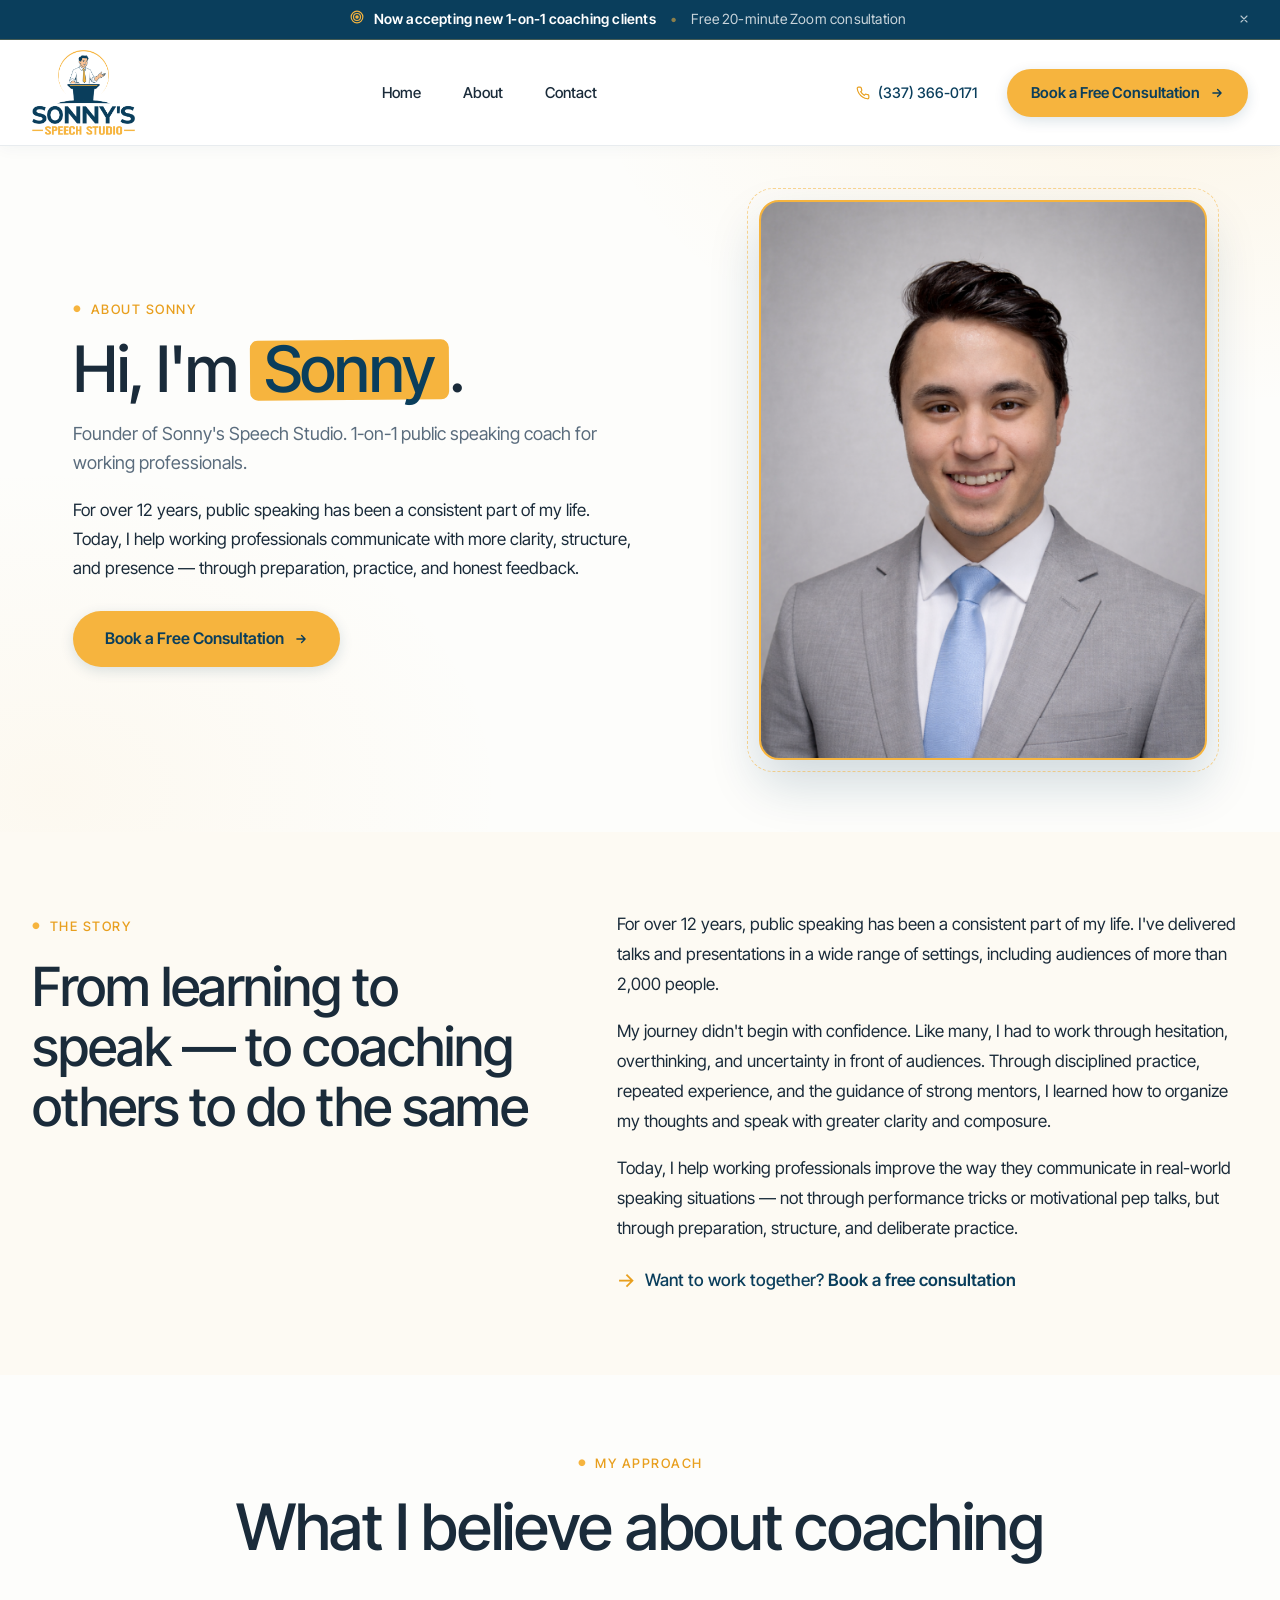
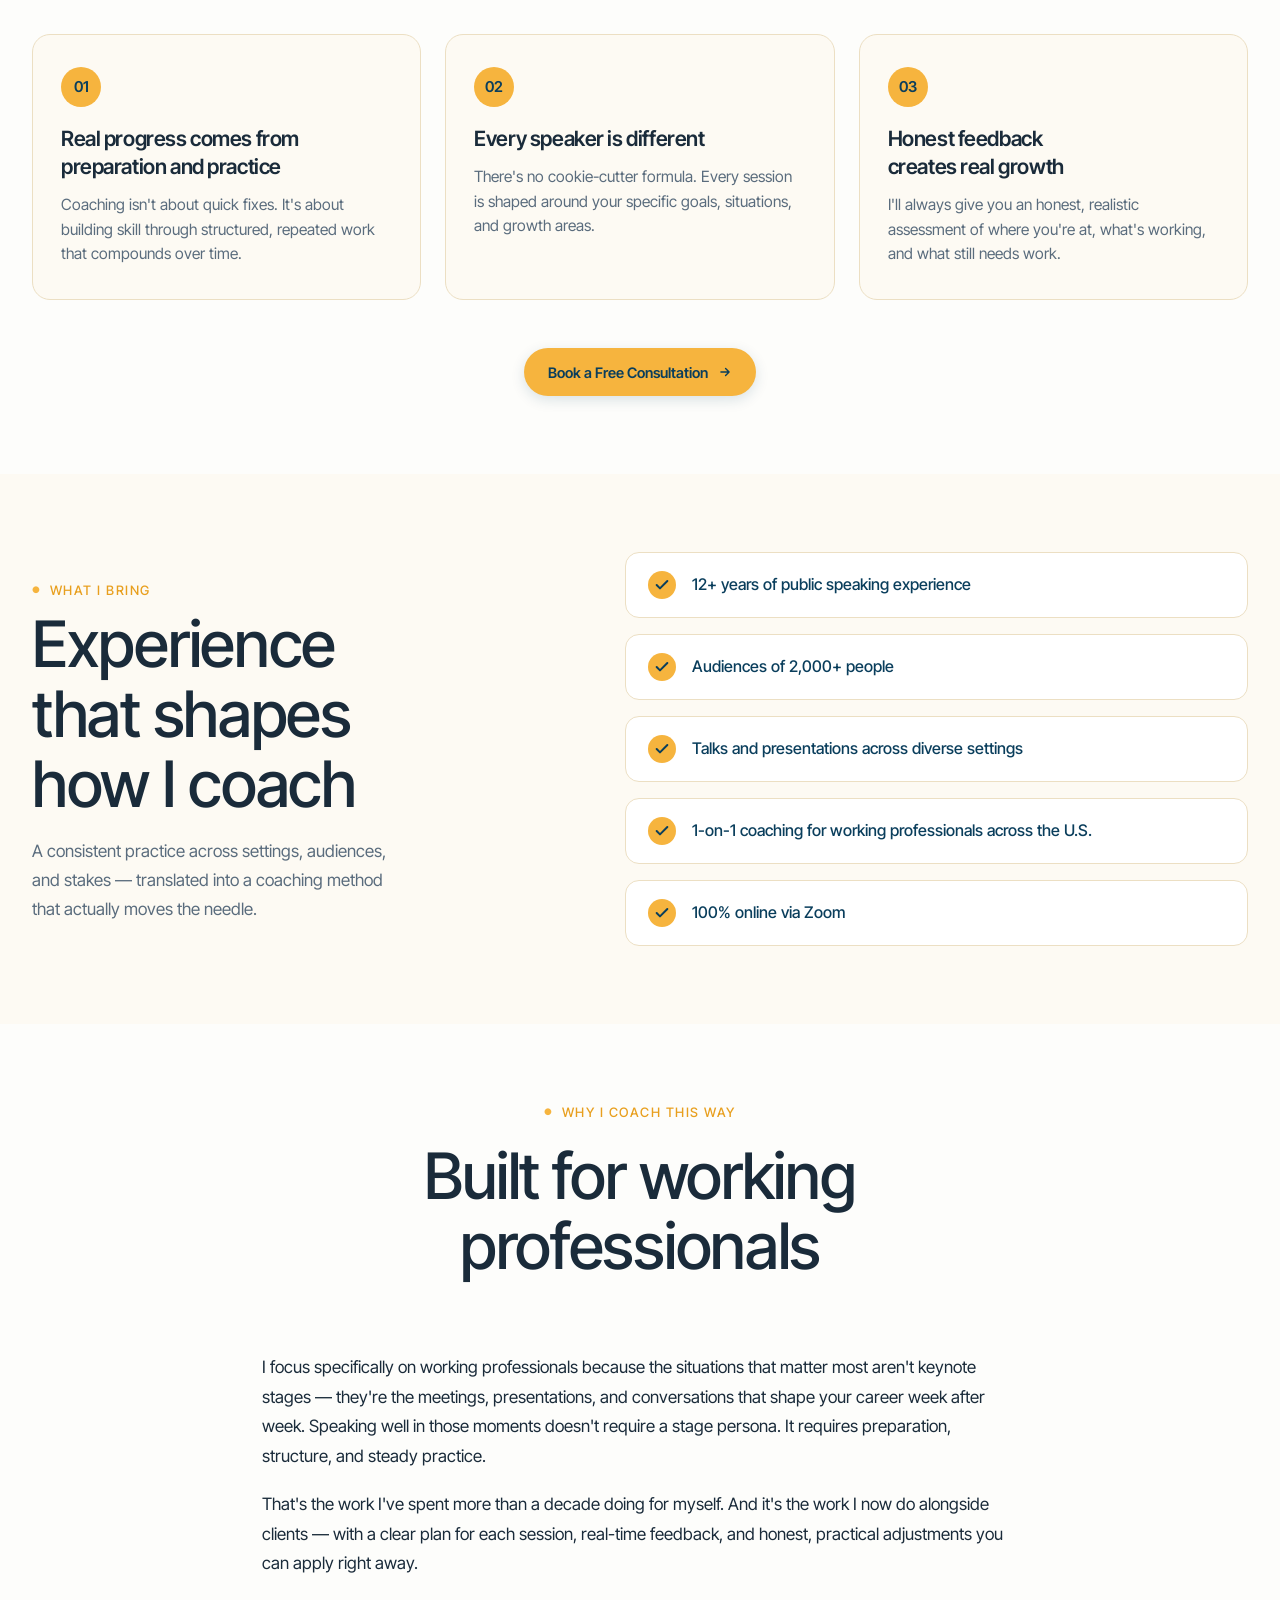
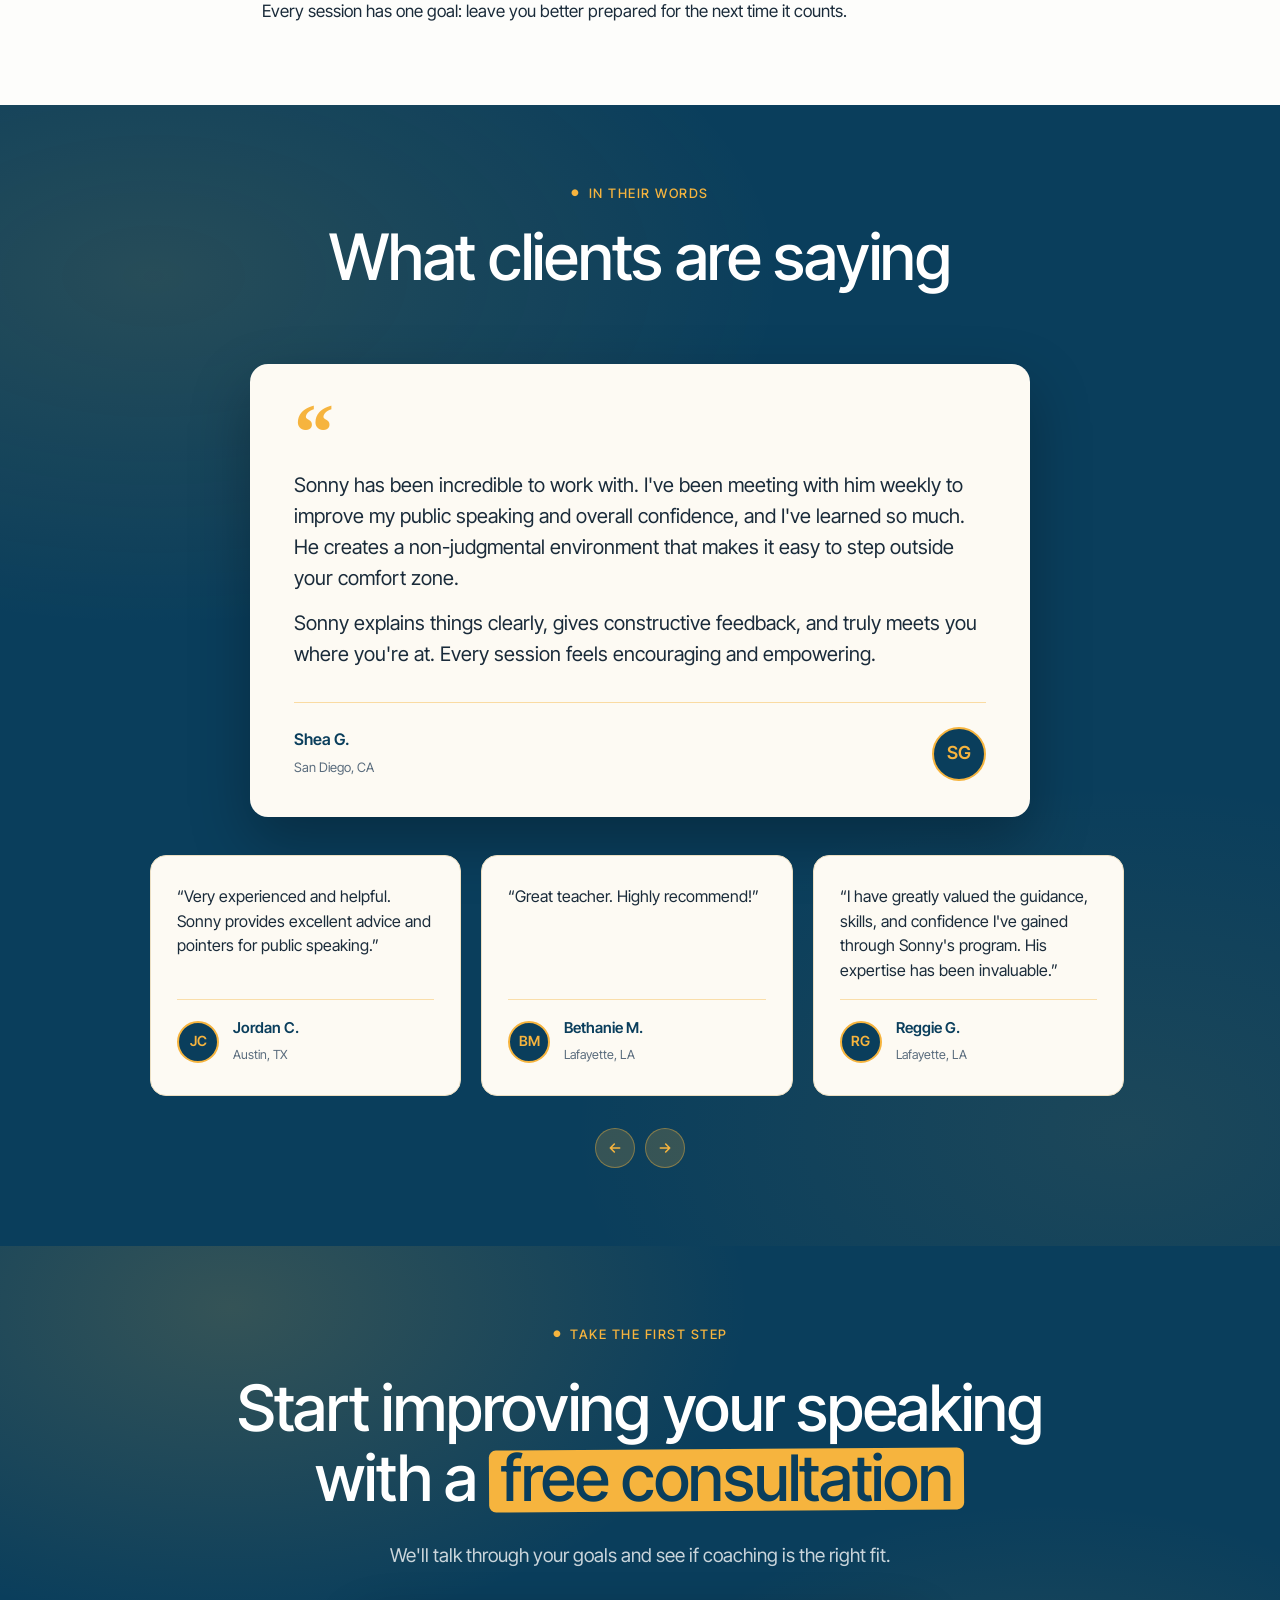
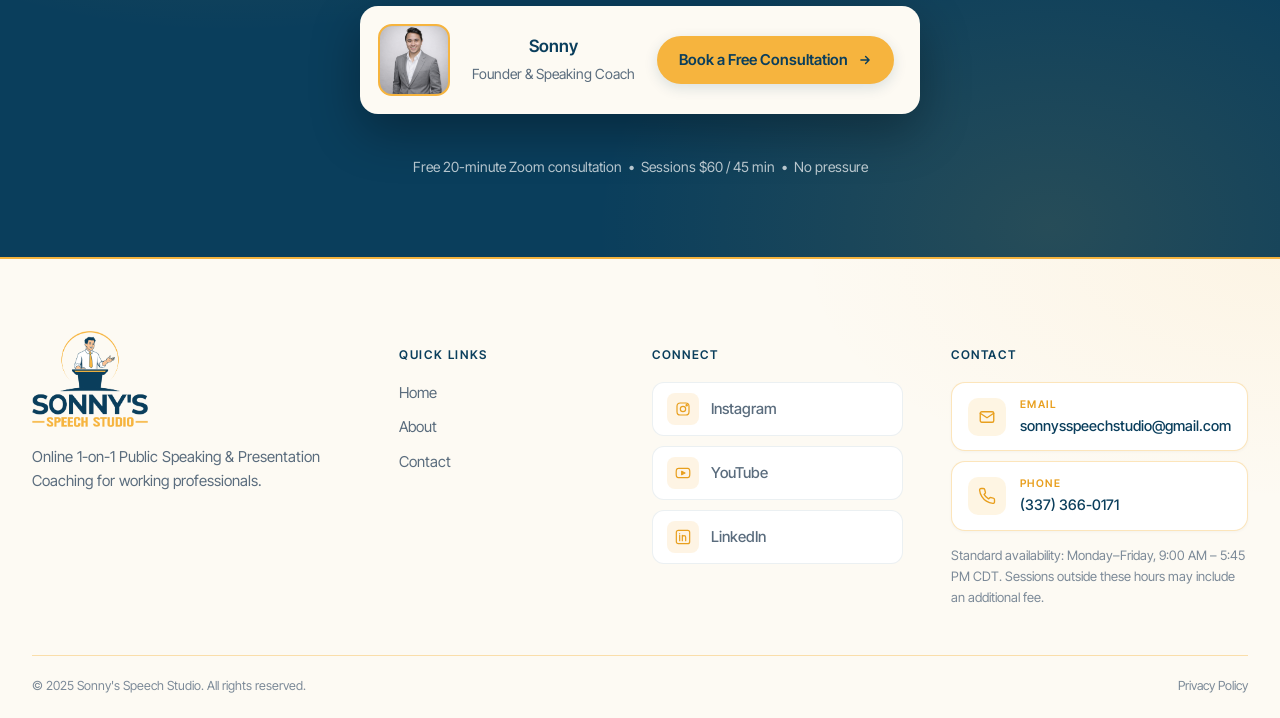
==== commit 68be464b: "Round 9: home strip redesign, about page restructure, contact form upgrade, footer updates Home: - H" ====
--- a/about.html
+++ b/about.html
@@ -35,17 +35,17 @@
 <style>
   /* About-specific tweaks */
   .about-hero{
-    background:var(--navy);color:#fff;
+    background:var(--white);color:var(--text);
     min-height:auto;
-    padding-top:200px;padding-bottom:80px;
+    padding-top:200px;padding-bottom:72px;
     position:relative;overflow:hidden;
     display:flex;align-items:center;
   }
   .about-hero::before{
     content:"";position:absolute;inset:0;
     background:
-      radial-gradient(900px 500px at 92% 10%, rgba(246,180,62,.18), transparent 65%),
-      radial-gradient(700px 500px at 4% 95%, rgba(246,180,62,.10), transparent 65%);
+      radial-gradient(900px 500px at 92% 10%, rgba(246,180,62,.10), transparent 65%),
+      radial-gradient(700px 500px at 4% 95%, rgba(246,180,62,.06), transparent 65%);
     pointer-events:none;
   }
   .about-hero .wrap{position:relative;z-index:1;padding-top:0}
@@ -53,16 +53,21 @@
     display:grid;grid-template-columns:1.1fr 1fr;
     gap:64px;align-items:center;
   }
-  .about-hero h1{color:#fff;font-size:64px;line-height:1.06}
-  .about-hero .sub{font-size:18px;line-height:1.6;color:rgba(255,255,255,.85);max-width:560px;margin-top:18px}
-  .about-hero p.intro{font-size:17px;line-height:1.7;color:rgba(255,255,255,.85);margin-top:18px;max-width:560px}
+  .about-hero h1{color:var(--text);font-size:64px;line-height:1.06}
+  .about-hero .sub{font-size:18px;line-height:1.6;color:var(--muted);max-width:560px;margin-top:18px}
+  .about-hero p.intro{font-size:17px;line-height:1.7;color:var(--text);margin-top:18px;max-width:560px}
+  .about-hero .eyebrow.on-navy{color:var(--gold-deep)}
+  .about-hero .eyebrow.on-navy::before{color:var(--gold)}
+  .about-hero .hl{color:var(--navy)}
   .about-portrait{
-    width:100%;max-width:480px;aspect-ratio:4/5;
+    width:100%;max-width:448px;
+    aspect-ratio:4/5;
+    max-height:560px;
     border-radius:20px;
     border:2px solid var(--gold);
-    box-shadow:0 30px 60px rgba(0,0,0,.35);
+    box-shadow:0 24px 50px rgba(10,62,92,.18);
     background-image:url("assets/sonny-tie.png");
-    background-size:cover;background-position:center 18%;
+    background-size:cover;background-position:center top;
     justify-self:end;
     position:relative;
   }
@@ -102,6 +107,22 @@
   }
   .approach-card h3{font-size:21px;line-height:28px;font-weight:600}
   .approach-card p{font-size:15.5px;line-height:1.6;color:var(--muted)}
+  .approach-cta{display:flex;justify-content:center;margin-top:48px}
+  .btn.btn-sm{height:48px;font-size:14.5px;padding:0 24px}
+
+  .inline-link-cta{
+    display:inline-flex;align-items:center;gap:10px;
+    margin-top:24px;
+    color:var(--navy);font-size:17px;line-height:1.5;font-weight:500;
+    text-decoration:none;
+    border-bottom:2px solid transparent;
+    padding-bottom:2px;
+    transition:border-color .2s ease, color .2s ease;
+  }
+  .inline-link-cta strong{font-weight:600}
+  .inline-link-cta .arrow-pre{color:var(--gold-deep);font-size:20px;line-height:1;transition:transform .2s ease}
+  .inline-link-cta:hover{color:var(--gold-deep);border-bottom-color:var(--gold)}
+  .inline-link-cta:hover .arrow-pre{transform:translateX(2px)}
 
   .exp{background:var(--cream)}
   .exp-grid{
@@ -154,7 +175,7 @@
   @media (max-width:820px){
     .about-hero{padding-top:160px;padding-bottom:60px}
     .about-hero-grid{grid-template-columns:1fr;gap:40px}
-    .about-portrait{max-width:100%;justify-self:center}
+    .about-portrait{max-width:100%;max-height:480px;justify-self:center}
     .about-hero h1{font-size:40px;line-height:46px}
     .journey-grid{grid-template-columns:1fr;gap:32px}
     .journey-left h2{font-size:36px;line-height:42px}
@@ -206,7 +227,7 @@
   <div class="wrap">
     <div class="about-hero-grid">
       <div class="reveal">
-        <span class="eyebrow on-navy">About Sonny</span>
+        <span class="eyebrow">About Sonny</span>
         <h1 style="margin-top:14px">Hi, I'm <span class="hl">Sonny</span>.</h1>
         <p class="sub">Founder of Sonny's Speech Studio. 1-on-1 public speaking coach for working professionals.</p>
         <p class="intro">For over 12 years, public speaking has been a consistent part of my life. Today, I help working professionals communicate with more clarity, structure, and presence — through preparation, practice, and honest feedback.</p>
@@ -226,13 +247,17 @@
   <div class="wrap">
     <div class="journey-grid">
       <div class="journey-left reveal">
-        <span class="eyebrow">My Journey</span>
-        <h2 style="margin-top:6px">12+ years of public speaking.</h2>
+        <span class="eyebrow">The Story</span>
+        <h2 style="margin-top:6px">From learning to speak — to coaching others to do the same</h2>
       </div>
       <div class="journey-right reveal">
         <p>For over 12 years, public speaking has been a consistent part of my life. I've delivered talks and presentations in a wide range of settings, including audiences of more than 2,000 people.</p>
         <p>My journey didn't begin with confidence. Like many, I had to work through hesitation, overthinking, and uncertainty in front of audiences. Through disciplined practice, repeated experience, and the guidance of strong mentors, I learned how to organize my thoughts and speak with greater clarity and composure.</p>
         <p>Today, I help working professionals improve the way they communicate in real-world speaking situations — not through performance tricks or motivational pep talks, but through preparation, structure, and deliberate practice.</p>
+        <a href="/contact" class="inline-link-cta">
+          <span class="arrow-pre">→</span>
+          <span>Want to work together? <strong>Book a free consultation</strong></span>
+        </a>
       </div>
     </div>
   </div>
@@ -262,6 +287,11 @@
         <p>I'll always give you an honest, realistic assessment of where you're at, what's working, and what still needs work.</p>
       </div>
     </div>
+    <div class="approach-cta reveal">
+      <a href="/contact" class="btn btn-sm">Book a Free Consultation
+        <svg class="arrow" width="14" height="14" viewBox="0 0 24 24" fill="none" stroke="currentColor" stroke-width="2.4" stroke-linecap="round" stroke-linejoin="round"><path d="M5 12h14M13 6l6 6-6 6"/></svg>
+      </a>
+    </div>
   </div>
 </section>
 
@@ -270,8 +300,8 @@
   <div class="wrap">
     <div class="exp-grid">
       <div class="reveal">
-        <span class="eyebrow">Experience</span>
-        <h2 style="margin-top:8px">12+ years of public speaking</h2>
+        <span class="eyebrow">What I Bring</span>
+        <h2 style="margin-top:8px">Experience that shapes how I coach</h2>
         <p style="color:var(--muted);font-size:17px;line-height:1.7;margin-top:18px;max-width:380px">A consistent practice across settings, audiences, and stakes — translated into a coaching method that actually moves the needle.</p>
       </div>
       <ul class="exp-list reveal">
@@ -297,18 +327,6 @@
       <p>That's the work I've spent more than a decade doing for myself. And it's the work I now do alongside clients — with a clear plan for each session, real-time feedback, and honest, practical adjustments you can apply right away.</p>
       <p>Every session has one goal: leave you better prepared for the next time it counts.</p>
     </div>
-  </div>
-</section>
-
-<!-- ================== MID CTA ================== -->
-<section class="mid-cta full-bleed">
-  <div class="wrap">
-    <span class="eyebrow on-navy">Ready When You Are</span>
-    <h2>Let's talk about your speaking goals.</h2>
-    <p class="sub">Free 20-minute Zoom consultation. No pressure.</p>
-    <a href="/contact" class="btn">Book a Free Consultation
-      <svg class="arrow" width="14" height="14" viewBox="0 0 24 24" fill="none" stroke="currentColor" stroke-width="2.4" stroke-linecap="round" stroke-linejoin="round"><path d="M5 12h14M13 6l6 6-6 6"/></svg>
-    </a>
   </div>
 </section>
 
@@ -416,7 +434,6 @@
           <li><a href="/">Home</a></li>
           <li><a href="/about">About</a></li>
           <li><a href="/contact">Contact</a></li>
-          <li><a href="/#faq">Coaching FAQ</a></li>
         </ul>
       </div>
       <div class="foot-col">
@@ -462,7 +479,7 @@
             <span class="c-val">(337) 366-0171</span>
           </span>
         </a>
-        <p class="sm">Monday–Friday, 9:00 AM – 5:45 PM CDT<br/>Sessions held 100% online via Zoom</p>
+        <p class="sm">Standard availability: Monday–Friday, 9:00 AM – 5:45 PM CDT. Sessions outside these hours may include an additional fee.</p>
       </div>
     </div>
     <div class="foot-bottom">
--- a/assets/styles.css
+++ b/assets/styles.css
@@ -44,7 +44,7 @@
   button{font-family:inherit;cursor:pointer;border:none;background:none;color:inherit}
 
   .wrap{max-width:var(--container);margin:0 auto;padding:0 32px;position:relative}
-  .hero .wrap{padding-top:100px}
+  .hero .wrap{padding-top:0}
   section{padding:var(--section-py) 0;position:relative}
   .full-bleed{width:100vw;margin-left:calc(50% - 50vw);margin-right:calc(50% - 50vw)}
 
@@ -58,7 +58,7 @@
      TYPOGRAPHY
      ======================================================== */
   h1,h2,h3{font-weight:500;letter-spacing:-0.02em;color:var(--text);margin:0;text-wrap:balance}
-  h1{font-size:70px;line-height:1.06;letter-spacing:-0.025em}
+  h1{font-size:clamp(40px, calc(2.4vw + 2.4vh), 70px);line-height:1.08;letter-spacing:-0.025em}
   h2{font-size:64px;line-height:70px}
   h3{font-size:32px;line-height:40px}
   p{margin:0}
@@ -106,16 +106,18 @@
      BUTTONS — gold pill, consistent everywhere
      ======================================================== */
   .btn{
-    display:inline-flex;align-items:center;gap:10px;
+    display:inline-flex;align-items:center;justify-content:center;gap:10px;
     background:var(--gold);color:var(--navy);
     font-weight:600;font-size:16px;
     padding:0 32px;height:56px;
-    border-radius:999px;
+    border:none;border-radius:999px;
     transition:transform .2s ease, background .2s ease, box-shadow .2s ease;
-    box-shadow:0 6px 18px rgba(246,180,62,.35);
+    box-shadow:0 4px 14px rgba(10,62,92,.14);
     white-space:nowrap;
-  }
-  .btn:hover{background:var(--gold-deep);transform:scale(1.02);box-shadow:0 10px 24px rgba(246,180,62,.4)}
+    text-decoration:none;
+  }
+  .btn:hover{background:var(--gold-deep);transform:translateY(-1px);box-shadow:0 8px 22px rgba(10,62,92,.18)}
+  .btn:focus-visible{outline:3px solid rgba(10,62,92,.35);outline-offset:3px}
   .btn .arrow{transition:transform .2s ease}
   .btn:hover .arrow{transform:translateX(3px)}
   .btn-ghost{
@@ -205,7 +207,9 @@
      ======================================================== */
   .hero{
     min-height:100vh;
-    padding-top:200px;padding-bottom:80px;
+    height:100vh;
+    padding-top:clamp(150px, 18vh, 200px);
+    padding-bottom:clamp(40px, 6vh, 80px);
     background:var(--navy);
     display:flex;align-items:center;
     color:#fff;
@@ -228,9 +232,9 @@
     gap:64px;align-items:center;
     position:relative;z-index:1;
   }
-  .hero-content{display:flex;flex-direction:column;gap:20px;max-width:720px}
-  .hero h1{color:#fff}
-  .hero .sub{font-size:19px;line-height:1.55;color:rgba(255,255,255,.82);max-width:560px}
+  .hero-content{display:flex;flex-direction:column;gap:clamp(12px, 1.6vh, 20px);max-width:720px}
+  .hero h1{color:#fff;font-size:clamp(40px, calc(2.4vw + 2.4vh), 70px);line-height:1.08}
+  .hero .sub{font-size:clamp(15px, calc(0.6vw + 0.9vh), 19px);line-height:1.55;color:rgba(255,255,255,.82);max-width:560px}
   .hero .stars-row .label{color:#fff}
   .hero .hero-trust{color:rgba(255,255,255,.78)}
   .hero .hero-cta .reassure{color:rgba(255,255,255,.7)}
@@ -249,10 +253,21 @@
   .stars-row .label b{font-weight:600}
   .hero-cta{display:flex;align-items:center;gap:18px;flex-wrap:wrap;margin-top:8px}
   .hero-cta .reassure{margin-top:0}
+  .hero-reassure-line{
+    display:flex;align-items:center;gap:10px;
+    margin-top:4px;
+    font-size:14.5px;line-height:1.5;font-weight:400;
+    color:rgba(255,255,255,.9);
+    flex-wrap:wrap;
+  }
+  .hero-reassure-line strong{font-weight:600;color:#fff}
+  .hero-reassure-line .hr-check{
+    flex-shrink:0;color:var(--gold);
+  }
 
   .hero-photo-col{position:relative;display:flex;justify-content:right}
   .hero-photo{
-    width:100%;max-width:520px;aspect-ratio:4/5;
+    width:100%;max-width:clamp(320px, calc(180px + 22vh), 520px);aspect-ratio:4/5;
     border-radius:20px;
     border:2px solid var(--gold);
     box-shadow:0 30px 60px rgba(0,0,0,.35);
@@ -409,7 +424,7 @@
   /* ========================================================
      5 — HOW COACHING HELPS (zigzag)
      ======================================================== */
-  .helps{background:var(--white);overflow:hidden}
+  .helps{background:var(--white)}
   .zig{
     display:grid;grid-template-columns:1fr 1fr;
     gap:80px;align-items:center;
@@ -442,7 +457,8 @@
     background:radial-gradient(circle at 30% 30%, rgba(246,180,62,.12), transparent 55%);
   }
   .zig-visual svg{width:46%;height:46%;position:relative;z-index:1}
-  .helps-cta{display:flex;justify-content:center;margin-top:32px}
+  .helps-cta{display:flex;justify-content:center;margin:56px 0 8px;width:100%}
+  .helps-cta .btn{width:auto;min-width:max-content}
 
   /* ========================================================
      6 — HOW IT WORKS (photo + timeline)
@@ -968,19 +984,7 @@
     .sonny-card{flex-direction:column;text-align:center;padding:22px}
   }
 
-  /* Short viewports — keep hero above the fold */
-  @media (min-width:821px) and (max-height:760px){
-    .hero{padding-top:120px;padding-bottom:120px}
-    .hero-content{gap:20px}
-    .hero h1{font-size:clamp(38px, 4.8vw, 54px);line-height:1.1}
-    .hero .sub{font-size:16px;line-height:1.5}
-    .hero-photo{max-width:380px;aspect-ratio:4/5}
-    .hero-trust{font-size:13px}
-    .hero-cta .btn{height:48px;font-size:14px}
-  }
-  @media (min-width:821px) and (max-height:620px){
-    .hero{padding-top:100px;padding-bottom:100px}
-    .hero h1{font-size:clamp(28px, 3.6vw, 50px)}
-    .hero-photo{max-width:280px}
+  /* Short viewports — hide quote card so hero stays above the fold */
+  @media (min-width:821px) and (max-height:680px){
     .hero-quote{display:none}
   }
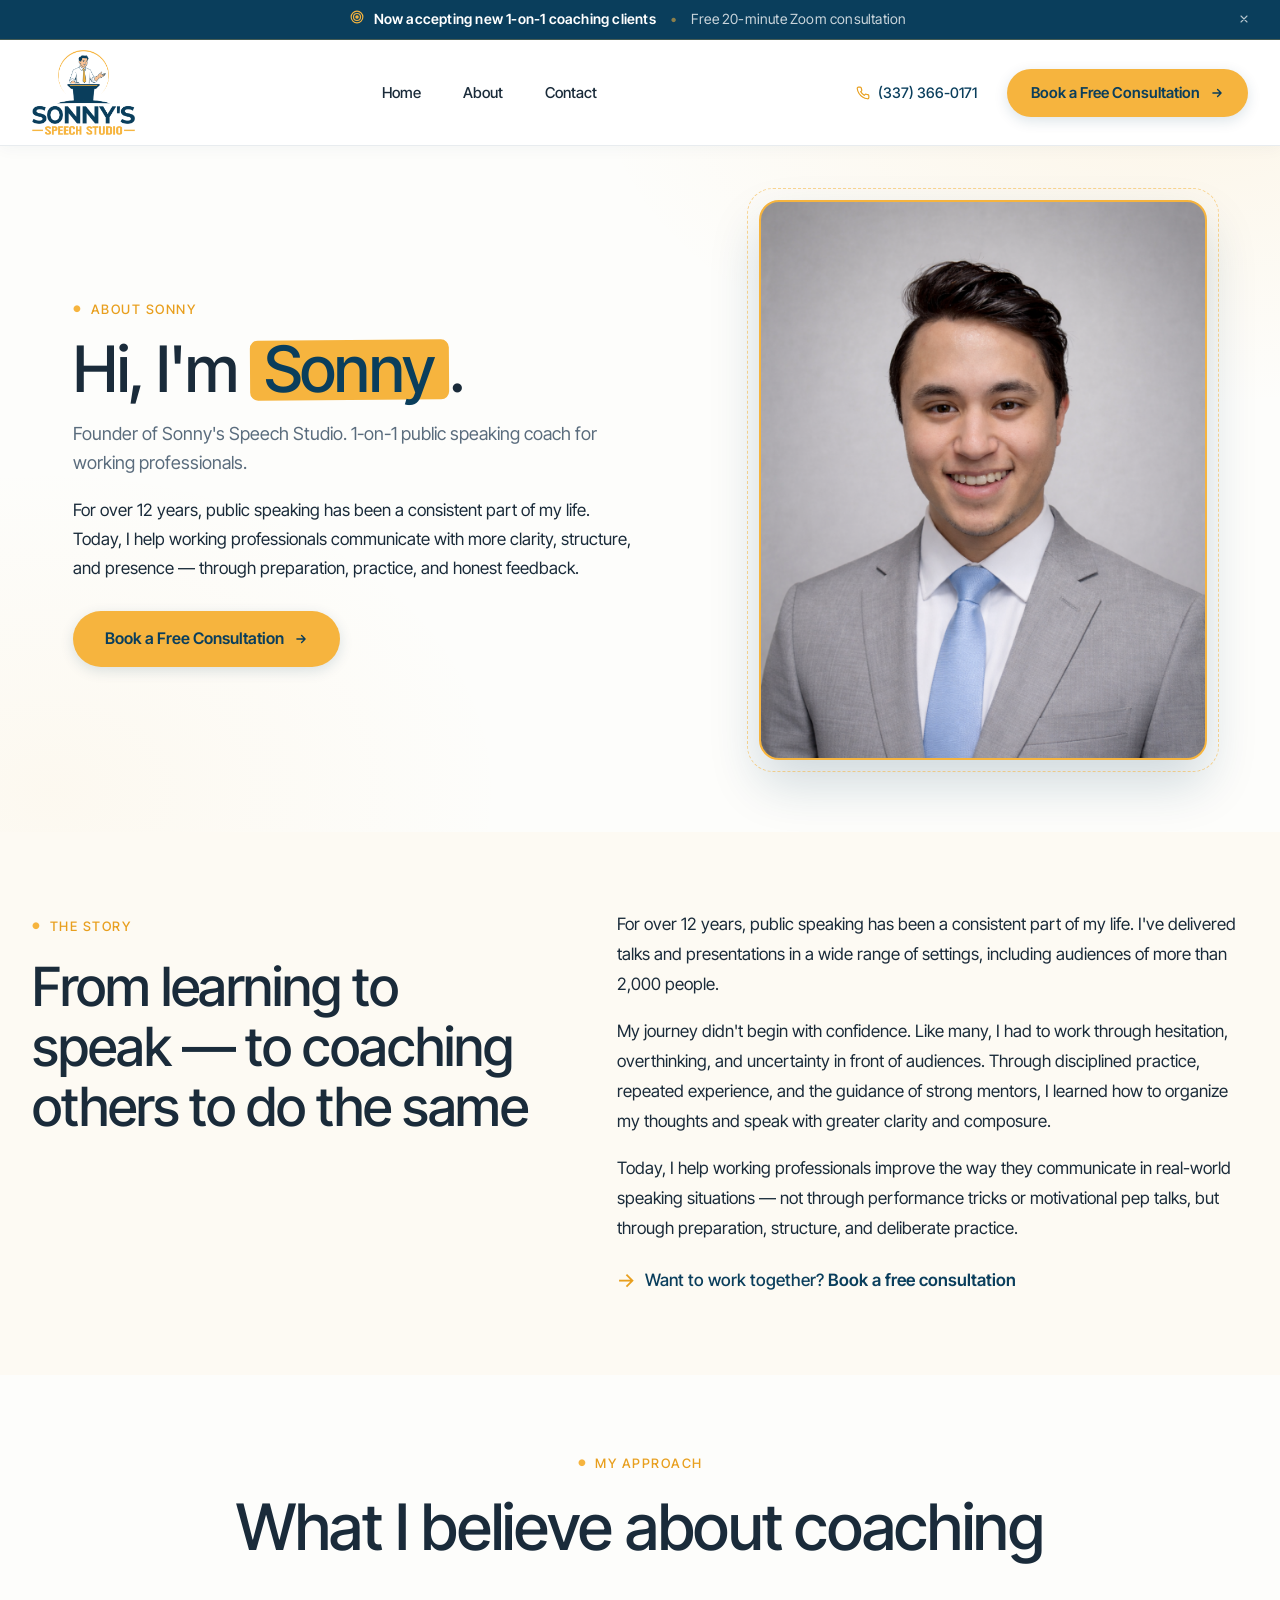
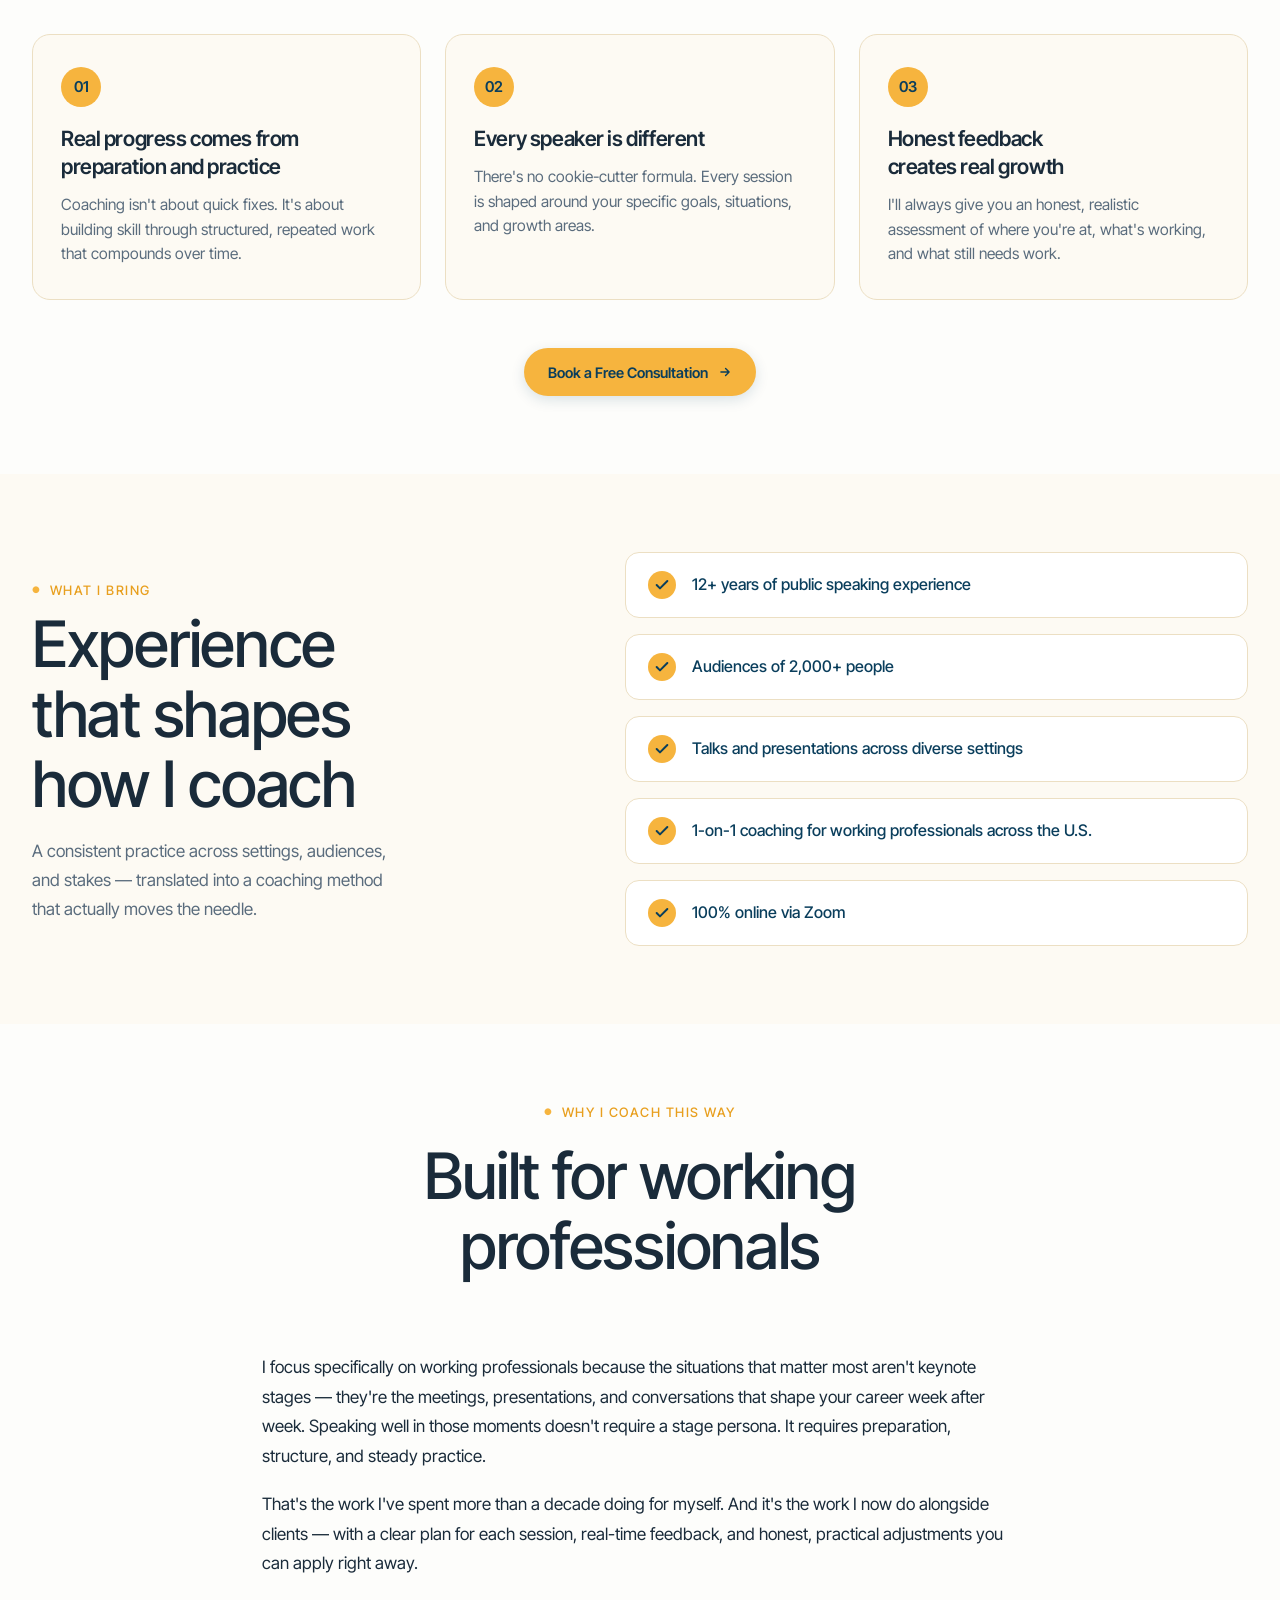
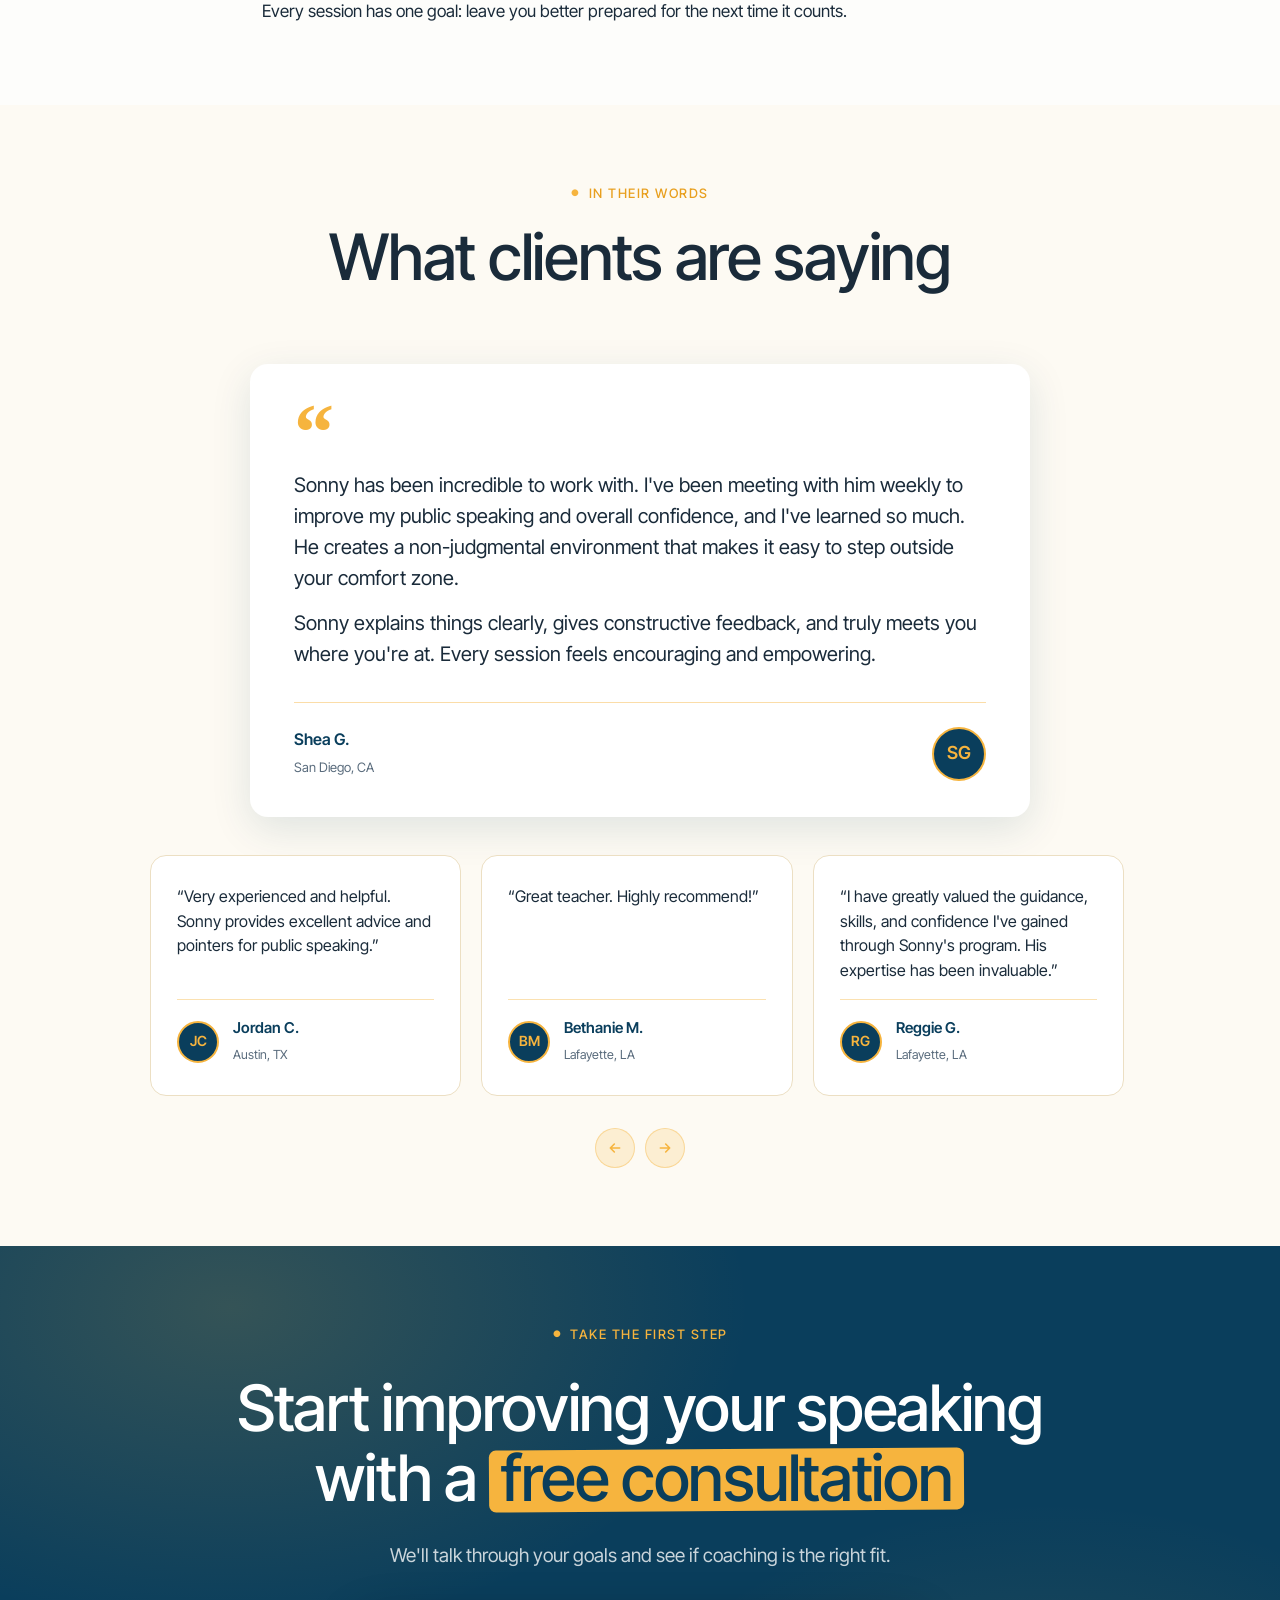
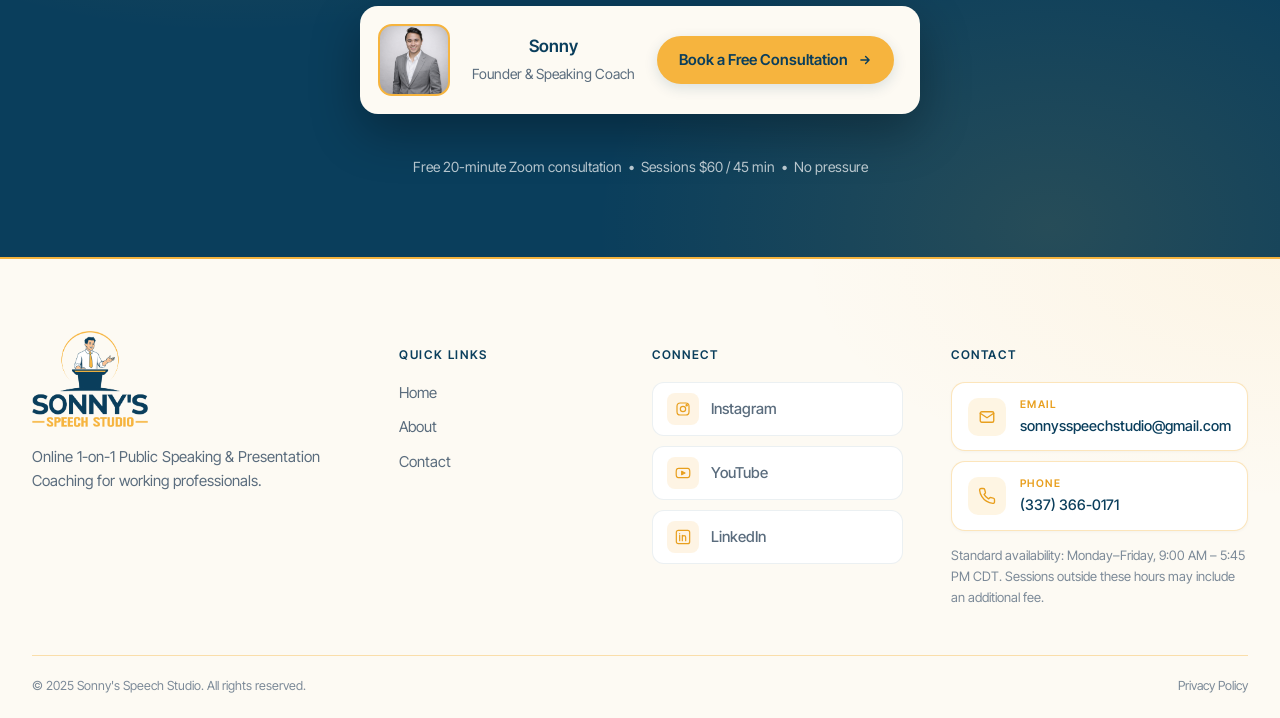
==== commit a3f3d8a5: "About: light cream testimonials variant so it doesn't blend with navy final CTA Co-Authored-By: Clau" ====
--- a/about.html
+++ b/about.html
@@ -166,6 +166,17 @@
   .mid-cta h2{color:#fff;max-width:760px}
   .mid-cta .sub{color:rgba(255,255,255,.78);font-size:18px;max-width:560px}
 
+  /* Light variant of testimonials section so it sits visibly apart from
+     the navy Final CTA that follows it on the About page. */
+  .voices--light{background:var(--cream);color:var(--text)}
+  .voices--light::before{display:none}
+  .voices--light .section-head h2,
+  .voices--light .section-head.on-navy h2{color:var(--text)}
+  .voices--light .eyebrow.on-navy{color:var(--gold-deep)}
+  .voices--light .eyebrow.on-navy::before{color:var(--gold)}
+  .voices--light .v-card{background:#fff;color:var(--text);box-shadow:0 12px 40px rgba(10,62,92,.12)}
+  .voices--light .v-mini{background:#fff}
+
   @media (max-width:1100px){
     .about-hero h1{font-size:54px}
     .journey-left h2{font-size:44px;line-height:50px}
@@ -331,7 +342,7 @@
 </section>
 
 <!-- ================== TESTIMONIALS ================== -->
-<section class="voices full-bleed">
+<section class="voices voices--light full-bleed">
   <div class="wrap">
     <div class="section-head on-navy reveal">
       <span class="eyebrow on-navy">In Their Words</span>
--- a/assets/styles.css
+++ b/assets/styles.css
@@ -228,12 +228,12 @@
     pointer-events:none;
   }
   .hero-grid{
-    display:grid;grid-template-columns:1.25fr 1fr;
-    gap:64px;align-items:center;
+    display:grid;grid-template-columns:1.55fr 1fr;
+    gap:56px;align-items:center;
     position:relative;z-index:1;
   }
-  .hero-content{display:flex;flex-direction:column;gap:clamp(12px, 1.6vh, 20px);max-width:720px}
-  .hero h1{color:#fff;font-size:clamp(40px, calc(2.4vw + 2.4vh), 70px);line-height:1.08}
+  .hero-content{display:flex;flex-direction:column;gap:clamp(12px, 1.6vh, 20px);max-width:820px}
+  .hero h1{color:#fff;font-size:clamp(46px, calc(2.6vw + 2.8vh), 82px);line-height:1.05;letter-spacing:-0.025em}
   .hero .sub{font-size:clamp(15px, calc(0.6vw + 0.9vh), 19px);line-height:1.55;color:rgba(255,255,255,.82);max-width:560px}
   .hero .stars-row .label{color:#fff}
   .hero .hero-trust{color:rgba(255,255,255,.78)}
@@ -267,7 +267,7 @@
 
   .hero-photo-col{position:relative;display:flex;justify-content:right}
   .hero-photo{
-    width:100%;max-width:clamp(320px, calc(180px + 22vh), 520px);aspect-ratio:4/5;
+    width:100%;max-width:clamp(280px, calc(150px + 20vh), 440px);aspect-ratio:4/5;
     border-radius:20px;
     border:2px solid var(--gold);
     box-shadow:0 30px 60px rgba(0,0,0,.35);
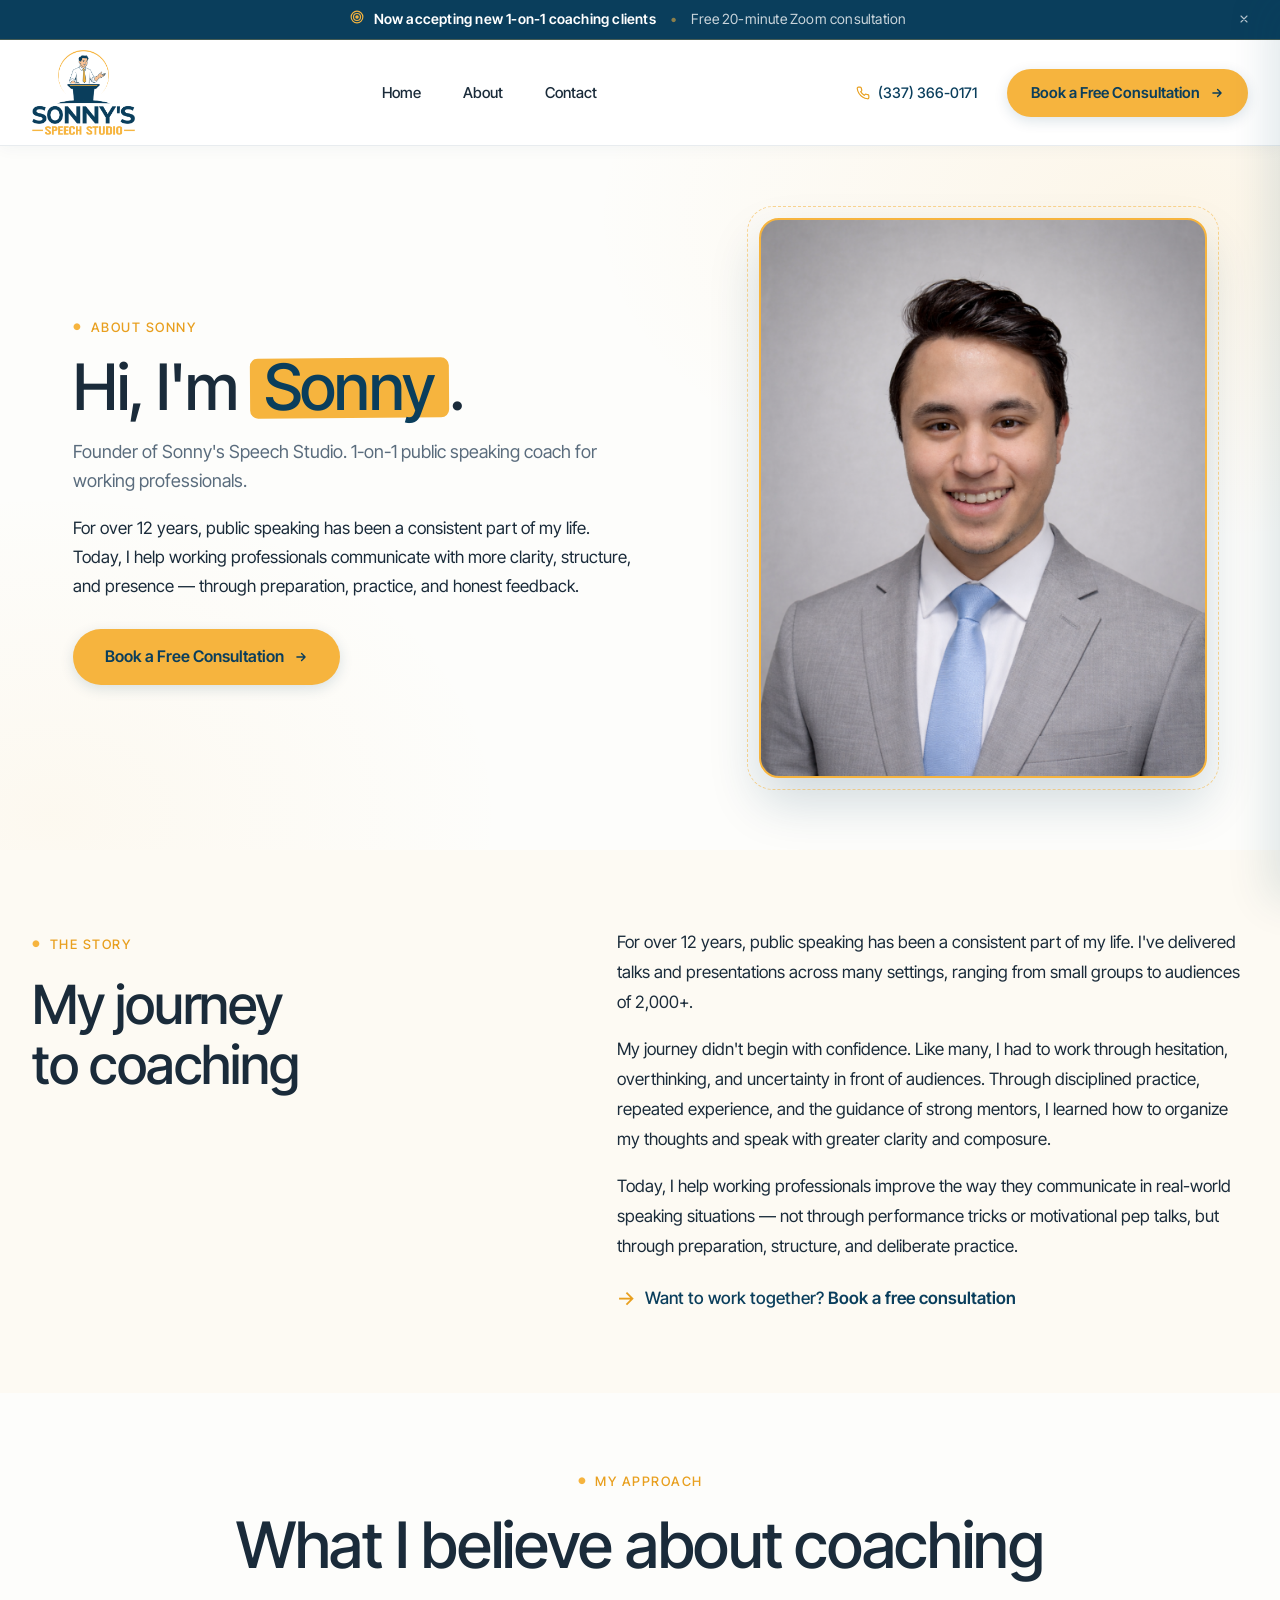
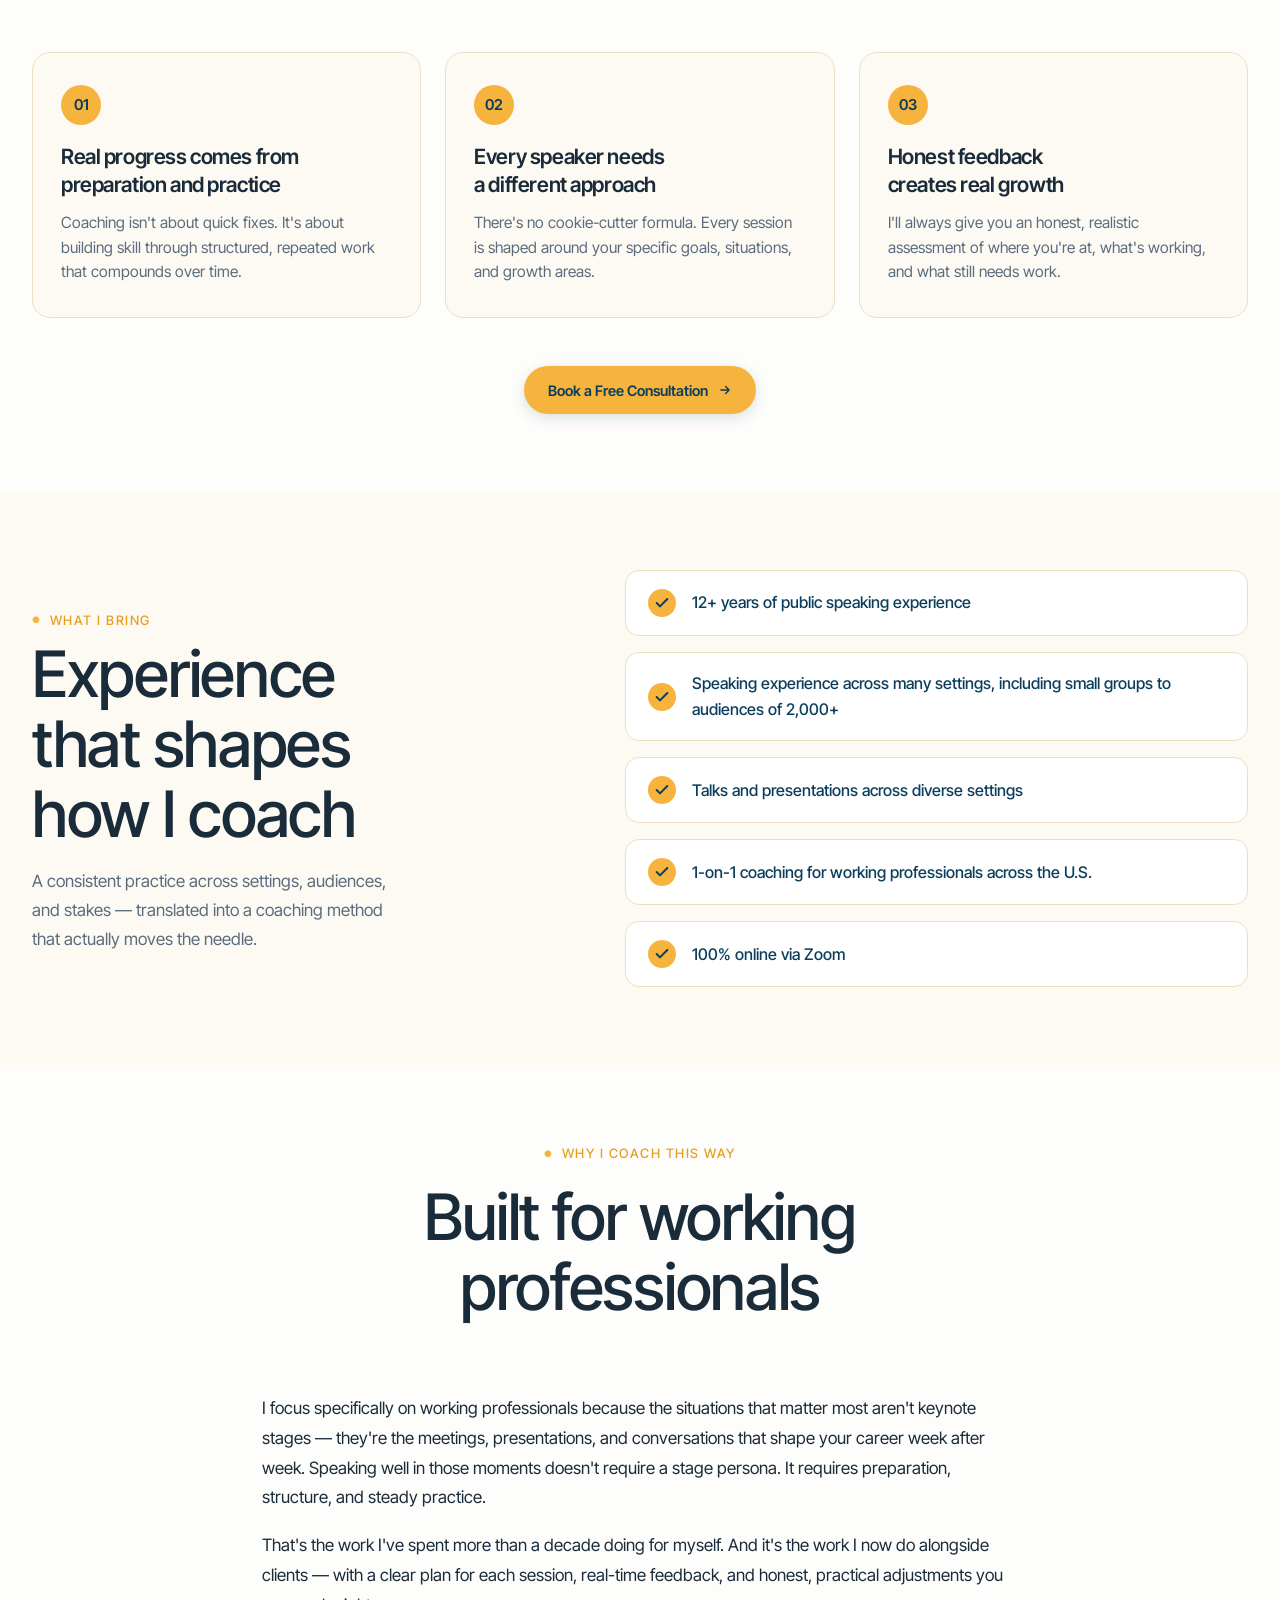
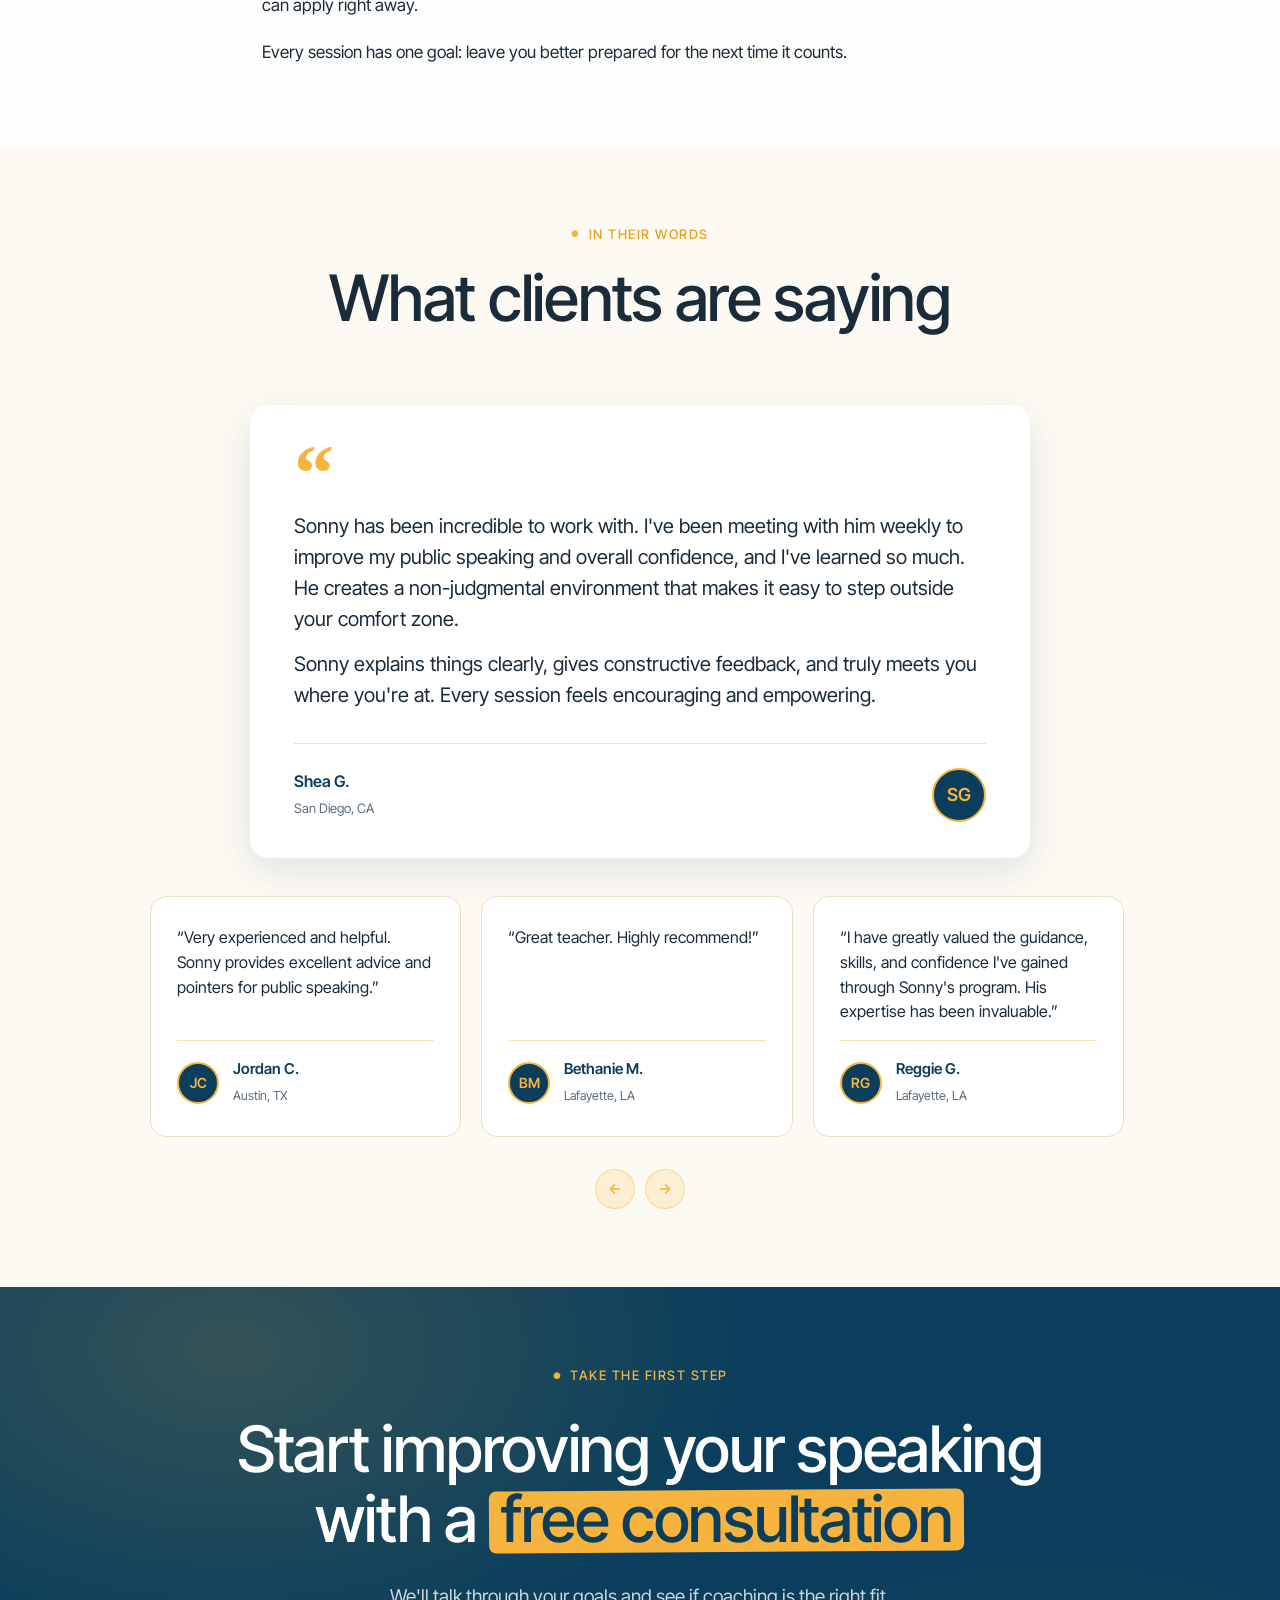
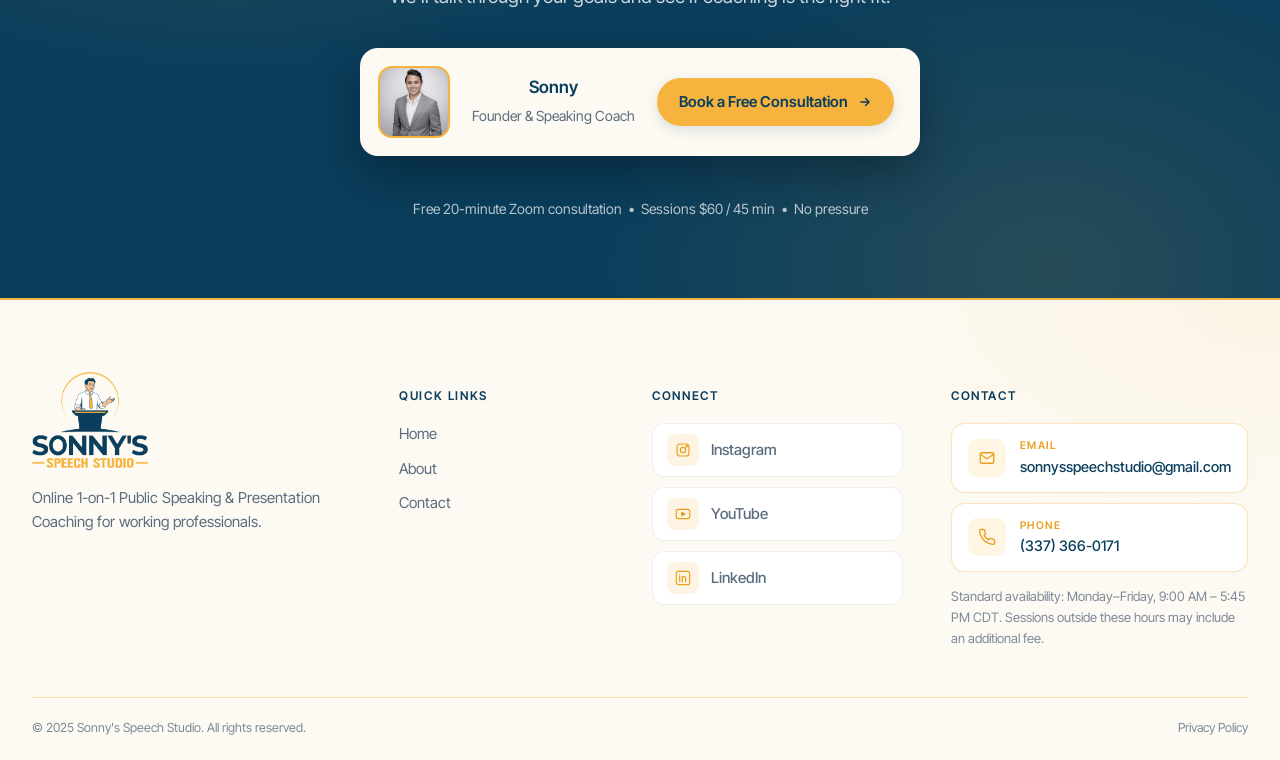
==== commit 0c451e13: "Round 10 (pre-launch): mobile responsiveness, navigation, copy refinements, and final polish PRIORIT" ====
--- a/about.html
+++ b/about.html
@@ -6,8 +6,8 @@
 <meta http-equiv="Cache-Control" content="no-cache, no-store, must-revalidate" />
 <meta http-equiv="Pragma" content="no-cache" />
 <meta http-equiv="Expires" content="0" />
-<title>About Sonny — Sonny's Speech Studio</title>
-<meta name="description" content="Meet Sonny — founder of Sonny's Speech Studio and a 1-on-1 public speaking coach for working professionals with 12+ years of speaking experience." />
+<title>About Sonny | Sonny's Speech Studio</title>
+<meta name="description" content="Meet Sonny — public speaking coach with 12+ years of speaking experience. Personalized 1-on-1 coaching for working professionals via Zoom." />
 
 <link rel="icon" type="image/png" href="assets/logo.png" />
 <link rel="shortcut icon" type="image/png" href="assets/logo.png" />
@@ -37,7 +37,7 @@
   .about-hero{
     background:var(--white);color:var(--text);
     min-height:auto;
-    padding-top:200px;padding-bottom:72px;
+    padding-top:72px;padding-bottom:72px;
     position:relative;overflow:hidden;
     display:flex;align-items:center;
   }
@@ -184,7 +184,7 @@
     .exp-grid{grid-template-columns:1fr;gap:40px}
   }
   @media (max-width:820px){
-    .about-hero{padding-top:160px;padding-bottom:60px}
+    .about-hero{padding-top:48px;padding-bottom:56px}
     .about-hero-grid{grid-template-columns:1fr;gap:40px}
     .about-portrait{max-width:100%;max-height:480px;justify-self:center}
     .about-hero h1{font-size:40px;line-height:46px}
@@ -227,9 +227,37 @@
       <a href="/contact" class="btn">Book a Free Consultation
         <svg class="arrow" width="14" height="14" viewBox="0 0 24 24" fill="none" stroke="currentColor" stroke-width="2.4" stroke-linecap="round" stroke-linejoin="round"><path d="M5 12h14M13 6l6 6-6 6"/></svg>
       </a>
+      <button class="nav-toggle" id="navToggle" aria-label="Open menu" aria-expanded="false" aria-controls="navDrawer">
+        <svg class="icon-open" viewBox="0 0 24 24" fill="none" stroke="currentColor" stroke-width="2" stroke-linecap="round" stroke-linejoin="round"><path d="M3 6h18M3 12h18M3 18h18"/></svg>
+        <svg class="icon-close" viewBox="0 0 24 24" fill="none" stroke="currentColor" stroke-width="2.2" stroke-linecap="round"><path d="M18 6 6 18M6 6l12 12"/></svg>
+      </button>
     </div>
   </div>
 </header>
+
+<!-- Mobile drawer -->
+<div class="nav-overlay" id="navOverlay"></div>
+<aside class="nav-drawer" id="navDrawer" aria-label="Site navigation">
+  <div class="nav-drawer-head">
+    <img src="assets/logo.png" alt="Sonny's Speech Studio" />
+    <button class="nav-drawer-close" id="navDrawerClose" aria-label="Close menu">
+      <svg viewBox="0 0 24 24" fill="none" stroke="currentColor" stroke-width="2.2" stroke-linecap="round"><path d="M18 6 6 18M6 6l12 12"/></svg>
+    </button>
+  </div>
+  <nav class="nav-drawer-links">
+    <a href="/">Home</a>
+    <a href="/about">About</a>
+    <a href="/contact">Contact</a>
+  </nav>
+  <div class="nav-drawer-divider"></div>
+  <a href="tel:+13373660171" class="nav-drawer-phone">
+    <svg width="18" height="18" viewBox="0 0 24 24" fill="none" stroke="currentColor" stroke-width="2" stroke-linecap="round" stroke-linejoin="round"><path d="M22 16.92v3a2 2 0 0 1-2.18 2 19.79 19.79 0 0 1-8.63-3.07 19.5 19.5 0 0 1-6-6 19.79 19.79 0 0 1-3.07-8.67A2 2 0 0 1 4.11 2h3a2 2 0 0 1 2 1.72 12.84 12.84 0 0 0 .7 2.81 2 2 0 0 1-.45 2.11L8.09 9.91a16 16 0 0 0 6 6l1.27-1.27a2 2 0 0 1 2.11-.45 12.84 12.84 0 0 0 2.81.7A2 2 0 0 1 22 16.92z"/></svg>
+    <span>(337) 366-0171</span>
+  </a>
+  <a href="/contact" class="btn">Book a Free Consultation
+    <svg class="arrow" width="14" height="14" viewBox="0 0 24 24" fill="none" stroke="currentColor" stroke-width="2.4" stroke-linecap="round" stroke-linejoin="round"><path d="M5 12h14M13 6l6 6-6 6"/></svg>
+  </a>
+</aside>
 
 <main>
 
@@ -259,10 +287,10 @@
     <div class="journey-grid">
       <div class="journey-left reveal">
         <span class="eyebrow">The Story</span>
-        <h2 style="margin-top:6px">From learning to speak — to coaching others to do the same</h2>
+        <h2 style="margin-top:6px">My journey to coaching</h2>
       </div>
       <div class="journey-right reveal">
-        <p>For over 12 years, public speaking has been a consistent part of my life. I've delivered talks and presentations in a wide range of settings, including audiences of more than 2,000 people.</p>
+        <p>For over 12 years, public speaking has been a consistent part of my life. I've delivered talks and presentations across many settings, ranging from small groups to audiences of 2,000+.</p>
         <p>My journey didn't begin with confidence. Like many, I had to work through hesitation, overthinking, and uncertainty in front of audiences. Through disciplined practice, repeated experience, and the guidance of strong mentors, I learned how to organize my thoughts and speak with greater clarity and composure.</p>
         <p>Today, I help working professionals improve the way they communicate in real-world speaking situations — not through performance tricks or motivational pep talks, but through preparation, structure, and deliberate practice.</p>
         <a href="/contact" class="inline-link-cta">
@@ -289,7 +317,7 @@
       </div>
       <div class="approach-card reveal">
         <span class="num">02</span>
-        <h3>Every speaker is different</h3>
+        <h3>Every speaker needs a different approach</h3>
         <p>There's no cookie-cutter formula. Every session is shaped around your specific goals, situations, and growth areas.</p>
       </div>
       <div class="approach-card reveal">
@@ -317,7 +345,7 @@
       </div>
       <ul class="exp-list reveal">
         <li><span class="check"><svg viewBox="0 0 24 24" fill="none" stroke="currentColor" stroke-width="3" stroke-linecap="round" stroke-linejoin="round"><polyline points="20 6 9 17 4 12"/></svg></span><span>12+ years of public speaking experience</span></li>
-        <li><span class="check"><svg viewBox="0 0 24 24" fill="none" stroke="currentColor" stroke-width="3" stroke-linecap="round" stroke-linejoin="round"><polyline points="20 6 9 17 4 12"/></svg></span><span>Audiences of 2,000+ people</span></li>
+        <li><span class="check"><svg viewBox="0 0 24 24" fill="none" stroke="currentColor" stroke-width="3" stroke-linecap="round" stroke-linejoin="round"><polyline points="20 6 9 17 4 12"/></svg></span><span>Speaking experience across many settings, including small groups to audiences of 2,000+</span></li>
         <li><span class="check"><svg viewBox="0 0 24 24" fill="none" stroke="currentColor" stroke-width="3" stroke-linecap="round" stroke-linejoin="round"><polyline points="20 6 9 17 4 12"/></svg></span><span>Talks and presentations across diverse settings</span></li>
         <li><span class="check"><svg viewBox="0 0 24 24" fill="none" stroke="currentColor" stroke-width="3" stroke-linecap="round" stroke-linejoin="round"><polyline points="20 6 9 17 4 12"/></svg></span><span>1-on-1 coaching for working professionals across the U.S.</span></li>
         <li><span class="check"><svg viewBox="0 0 24 24" fill="none" stroke="currentColor" stroke-width="3" stroke-linecap="round" stroke-linejoin="round"><polyline points="20 6 9 17 4 12"/></svg></span><span>100% online via Zoom</span></li>
--- a/assets/styles.css
+++ b/assets/styles.css
@@ -28,7 +28,7 @@
      RESET / BASE
      ======================================================== */
   *{box-sizing:border-box}
-  html{scroll-behavior:smooth}
+  html{scroll-behavior:smooth;-webkit-text-size-adjust:100%}
   body{
     margin:0;
     font-family:"Inter Tight", Arial, sans-serif;
@@ -38,13 +38,16 @@
     line-height:1.6;
     -webkit-font-smoothing:antialiased;
     text-rendering:optimizeLegibility;
-  }
+    overflow-x:hidden;
+    max-width:100vw;
+  }
+  section{scroll-margin-top:96px}
   img{max-width:100%;display:block}
   a{color:inherit;text-decoration:none}
   button{font-family:inherit;cursor:pointer;border:none;background:none;color:inherit}
 
   .wrap{max-width:var(--container);margin:0 auto;padding:0 32px;position:relative}
-  .hero .wrap{padding-top:0}
+  /* (removed) .hero .wrap padding override */
   section{padding:var(--section-py) 0;position:relative}
   .full-bleed{width:100vw;margin-left:calc(50% - 50vw);margin-right:calc(50% - 50vw)}
 
@@ -137,15 +140,15 @@
      ANNOUNCEMENT BAR
      ======================================================== */
   .announce{
-    position:fixed;top:0;left:0;right:0;z-index:60;
+    position:relative;z-index:60;
     background:var(--navy);color:#fff;
-    height:40px;
+    min-height:40px;
     display:flex;align-items:center;justify-content:center;
     font-size:14px;letter-spacing:.2px;
     border-bottom:1px solid rgba(246,180,62,.25);
-    transition:transform .3s ease;
-  }
-  .announce.hidden{transform:translateY(-100%)}
+    overflow:hidden;
+  }
+  .announce.hidden{display:none}
   .announce-inner{
     max-width:var(--container);width:100%;
     padding:0 56px 0 32px;position:relative;
@@ -168,13 +171,11 @@
      HEADER
      ======================================================== */
   .site-header{
-    position:fixed;top:40px;left:0;right:0;z-index:50;
+    position:sticky;top:0;left:0;right:0;z-index:50;
     background:#fff;
     border-bottom:1px solid var(--border);
     box-shadow:0 1px 16px rgba(10,62,92,.05);
-    transition:top .3s ease;
-  }
-  body.announce-closed .site-header{top:0}
+  }
   .site-header .nav-links a{color:var(--text)}
   .site-header .nav-links a:hover{background:rgba(246,180,62,.18)}
   .header-inner{
@@ -183,6 +184,18 @@
   }
   .brand{display:flex;align-items:center}
   .brand img{height:85px;width:auto;display:block}
+  .nav-toggle{
+    display:none;
+    width:44px;height:44px;border-radius:10px;
+    background:transparent;color:var(--navy);
+    align-items:center;justify-content:center;
+    transition:background .2s ease;
+  }
+  .nav-toggle:hover{background:rgba(246,180,62,.14)}
+  .nav-toggle svg{width:24px;height:24px}
+  .nav-toggle .icon-close{display:none}
+  body.nav-open .nav-toggle .icon-open{display:none}
+  body.nav-open .nav-toggle .icon-close{display:block}
   .nav-links{display:flex;align-items:center;gap:6px}
   .nav-links a{
     padding:10px 18px;border-radius:999px;
@@ -202,14 +215,68 @@
   .header-phone svg{color:var(--gold-deep)}
   .nav-links a.active{color:var(--gold-deep);font-weight:600;background:rgba(246,180,62,.14)}
 
+  /* Mobile drawer */
+  .nav-drawer{
+    position:fixed;top:0;right:0;bottom:0;
+    width:min(86vw, 360px);
+    background:#fff;
+    box-shadow:-12px 0 40px rgba(10,62,92,.12);
+    transform:translateX(100%);
+    transition:transform .26s ease;
+    z-index:90;
+    display:flex;flex-direction:column;gap:8px;
+    padding:24px 24px 32px;
+    overflow-y:auto;
+  }
+  .nav-drawer.open{transform:none}
+  .nav-drawer-head{
+    display:flex;align-items:center;justify-content:space-between;
+    margin-bottom:14px;
+  }
+  .nav-drawer-head img{height:54px;width:auto}
+  .nav-drawer-close{
+    width:40px;height:40px;border-radius:10px;
+    color:var(--navy);
+    display:inline-flex;align-items:center;justify-content:center;
+    background:rgba(10,62,92,.06);
+  }
+  .nav-drawer-close svg{width:18px;height:18px}
+  .nav-drawer-links{display:flex;flex-direction:column;gap:2px}
+  .nav-drawer-links a{
+    padding:14px 12px;border-radius:10px;
+    color:var(--navy);font-size:17px;font-weight:500;
+    transition:background .2s ease, color .2s ease;
+  }
+  .nav-drawer-links a:hover,
+  .nav-drawer-links a.active{background:rgba(246,180,62,.16);color:var(--gold-deep);font-weight:600}
+  .nav-drawer-divider{
+    height:1px;background:var(--border);margin:14px 0;
+  }
+  .nav-drawer-phone{
+    display:flex;align-items:center;gap:10px;
+    padding:12px;border-radius:10px;
+    color:var(--navy);font-weight:500;
+    background:rgba(10,62,92,.04);
+  }
+  .nav-drawer-phone svg{color:var(--gold-deep);flex-shrink:0}
+  .nav-drawer .btn{margin-top:14px;width:100%;justify-content:center}
+  .nav-overlay{
+    position:fixed;inset:0;
+    background:rgba(10,30,45,.4);
+    opacity:0;pointer-events:none;
+    transition:opacity .26s ease;
+    z-index:80;
+  }
+  body.nav-open{overflow:hidden}
+  body.nav-open .nav-overlay{opacity:1;pointer-events:auto}
+
   /* ========================================================
      1 — HERO (navy)
      ======================================================== */
   .hero{
-    min-height:100vh;
-    height:100vh;
-    padding-top:clamp(150px, 18vh, 200px);
-    padding-bottom:clamp(40px, 6vh, 80px);
+    min-height:calc(100vh - 145px);
+    padding-top:clamp(48px, 6vh, 80px);
+    padding-bottom:clamp(48px, 6vh, 80px);
     background:var(--navy);
     display:flex;align-items:center;
     color:#fff;
@@ -267,7 +334,7 @@
 
   .hero-photo-col{position:relative;display:flex;justify-content:right}
   .hero-photo{
-    width:100%;max-width:clamp(280px, calc(150px + 20vh), 440px);aspect-ratio:4/5;
+    width:100%;max-width:clamp(300px, calc(160px + 22vh), 460px);aspect-ratio:3/4;
     border-radius:20px;
     border:2px solid var(--gold);
     box-shadow:0 30px 60px rgba(0,0,0,.35);
@@ -362,7 +429,8 @@
      3 — AUDIENCE FIT
      ======================================================== */
   .fit{background:var(--white)}
-  .fit-grid{display:grid;grid-template-columns:0.85fr 1fr;gap:80px;align-items:flex-start}
+  .fit-grid{display:grid;grid-template-columns:0.85fr 1fr;gap:80px;align-items:start}
+  .fit-left{padding-top:0}
   .fit-left h2{margin-bottom:24px}
   .fit-left .lead{font-size:17px;line-height:1.65;color:var(--muted);max-width:420px}
   .fit-cta{margin-top:32px;display:flex;flex-direction:column;align-items:flex-start;gap:10px}
@@ -424,7 +492,7 @@
   /* ========================================================
      5 — HOW COACHING HELPS (zigzag)
      ======================================================== */
-  .helps{background:var(--white)}
+  .helps{background:var(--white);padding-bottom:calc(var(--section-py) + 24px)}
   .zig{
     display:grid;grid-template-columns:1fr 1fr;
     gap:80px;align-items:center;
@@ -457,7 +525,12 @@
     background:radial-gradient(circle at 30% 30%, rgba(246,180,62,.12), transparent 55%);
   }
   .zig-visual svg{width:46%;height:46%;position:relative;z-index:1}
-  .helps-cta{display:flex;justify-content:center;margin:56px 0 8px;width:100%}
+  .helps{position:relative;z-index:2}
+  .helps-cta{
+    display:flex;justify-content:center;
+    margin:56px 0 0;width:100%;
+    position:relative;z-index:3;
+  }
   .helps-cta .btn{width:auto;min-width:max-content}
 
   /* ========================================================
@@ -942,23 +1015,27 @@
     .foot-grid{grid-template-columns:1fr 1fr;gap:36px}
     .logo-row{gap:18px}
   }
+  @media (max-width:1023px){
+    .nav-links,.nav-cta .header-phone,.nav-cta .btn{display:none}
+    .nav-toggle{display:inline-flex}
+  }
   @media (max-width:820px){
-    :root{--section-py:64px}
-    h2{font-size:40px;line-height:46px}
+    :root{--section-py:56px}
+    h2{font-size:36px;line-height:42px}
     h3{font-size:24px;line-height:30px}
-    .nav-links{display:none}
-    .header-phone{display:none}
-    .nav-cta .btn{height:42px;font-size:14px;padding:0 18px}
-    .brand img{height:72px}
-    .header-inner{padding:0 24px}
-    .announce{font-size:12px;height:auto;min-height:40px;padding:6px 0}
-    .announce-inner{padding:0 44px 0 16px;flex-wrap:wrap;line-height:1.4}
-    .announce .close{right:12px}
-    .site-header{top:auto}
-    .hero{min-height:auto;height:auto;padding:130px 0 72px;display:block}
-    .hero-grid{grid-template-columns:1fr;gap:56px}
-    .hero-photo{max-width:100%}
-    .hero-quote{left:8px;right:8px;bottom:-28px;max-width:none}
+    .brand img{height:60px}
+    .header-inner{padding:8px 20px;gap:12px}
+    .announce{font-size:12px;min-height:auto;padding:8px 0}
+    .announce-inner{padding:0 40px 0 16px;flex-wrap:wrap;line-height:1.4;gap:6px}
+    .announce .close{right:8px}
+    .hero{min-height:auto;height:auto;padding:48px 0 56px;display:block}
+    .hero-grid{grid-template-columns:1fr;gap:40px}
+    .hero-content{max-width:100%}
+    .hero h1{font-size:clamp(34px, 9vw, 48px);line-height:1.1}
+    .hero-photo-col{justify-content:center}
+    .hero-photo{max-width:90%;aspect-ratio:4/5}
+    .hero-quote{display:none}
+    .hero-reassure-line{font-size:13.5px}
     .badge-row{grid-template-columns:1fr 1fr;gap:14px}
     .badge{font-size:14px;padding:14px 16px}
     .problem-grid{grid-template-columns:1fr}
@@ -982,6 +1059,25 @@
     .foot-grid{grid-template-columns:1fr;gap:32px}
     .foot-bottom{flex-direction:column;gap:8px;text-align:center}
     .sonny-card{flex-direction:column;text-align:center;padding:22px}
+    .closer{margin-top:32px;font-size:16px;line-height:1.55;padding:0 8px}
+    .meet-cred .chip{font-size:12px;padding:6px 12px}
+    .helps-cta{margin-top:40px}
+    .approach-grid{margin-top:24px}
+    .v-mini{flex:0 0 86%}
+    .v-mini-controls button{width:36px;height:36px}
+    .float-chat{right:16px;bottom:16px;padding-right:max(16px, env(safe-area-inset-right));padding-bottom:max(16px, env(safe-area-inset-bottom))}
+    .strip{padding:40px 0}
+    .strip-head{font-size:16px;margin-bottom:24px}
+  }
+  @media (max-width:480px){
+    .wrap{padding:0 20px}
+    .badge-row{grid-template-columns:1fr;gap:10px}
+    .hero h1{font-size:34px}
+    .hero .sub{font-size:16px}
+    .hero-trust{font-size:13px;gap:8px}
+    .btn{font-size:14.5px;padding:0 22px;height:50px}
+    .v-card{padding:28px 22px 24px}
+    .step-bullet{width:38px;height:38px}
   }
 
   /* Short viewports — hide quote card so hero stays above the fold */
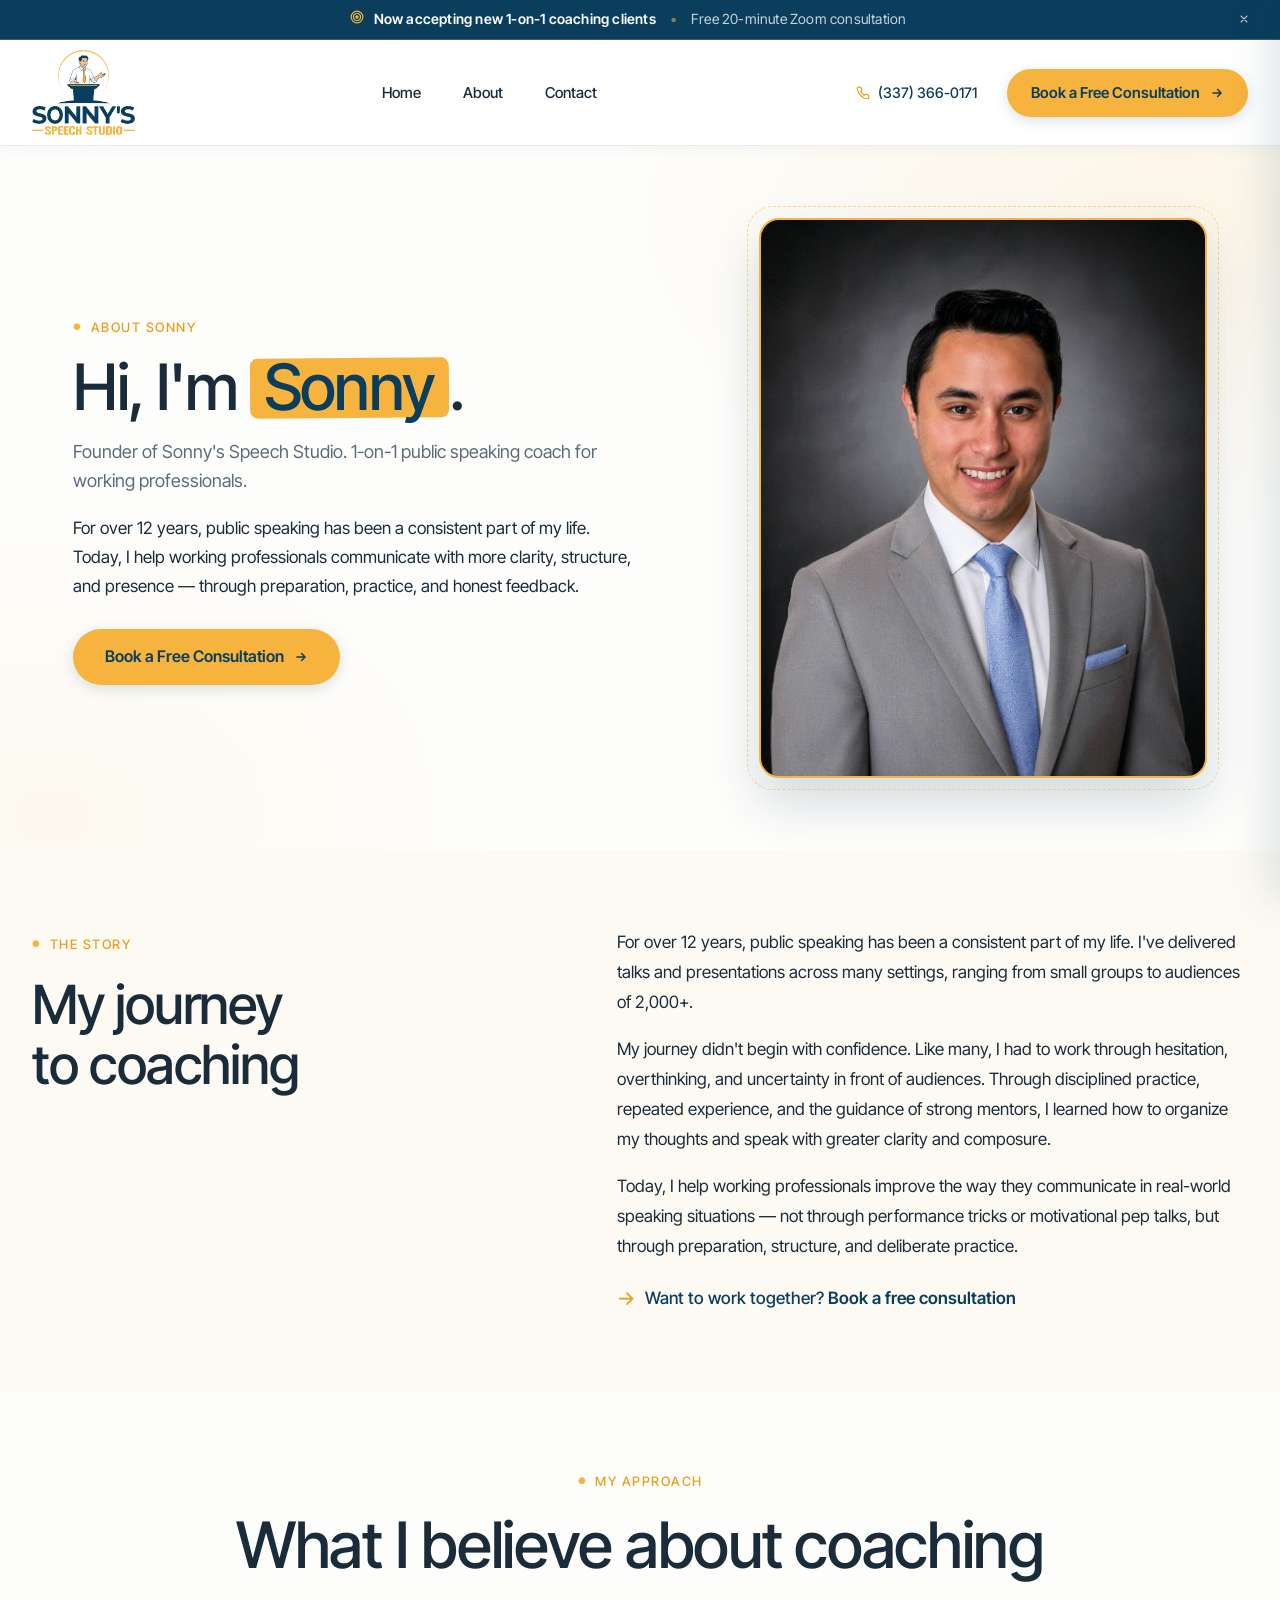
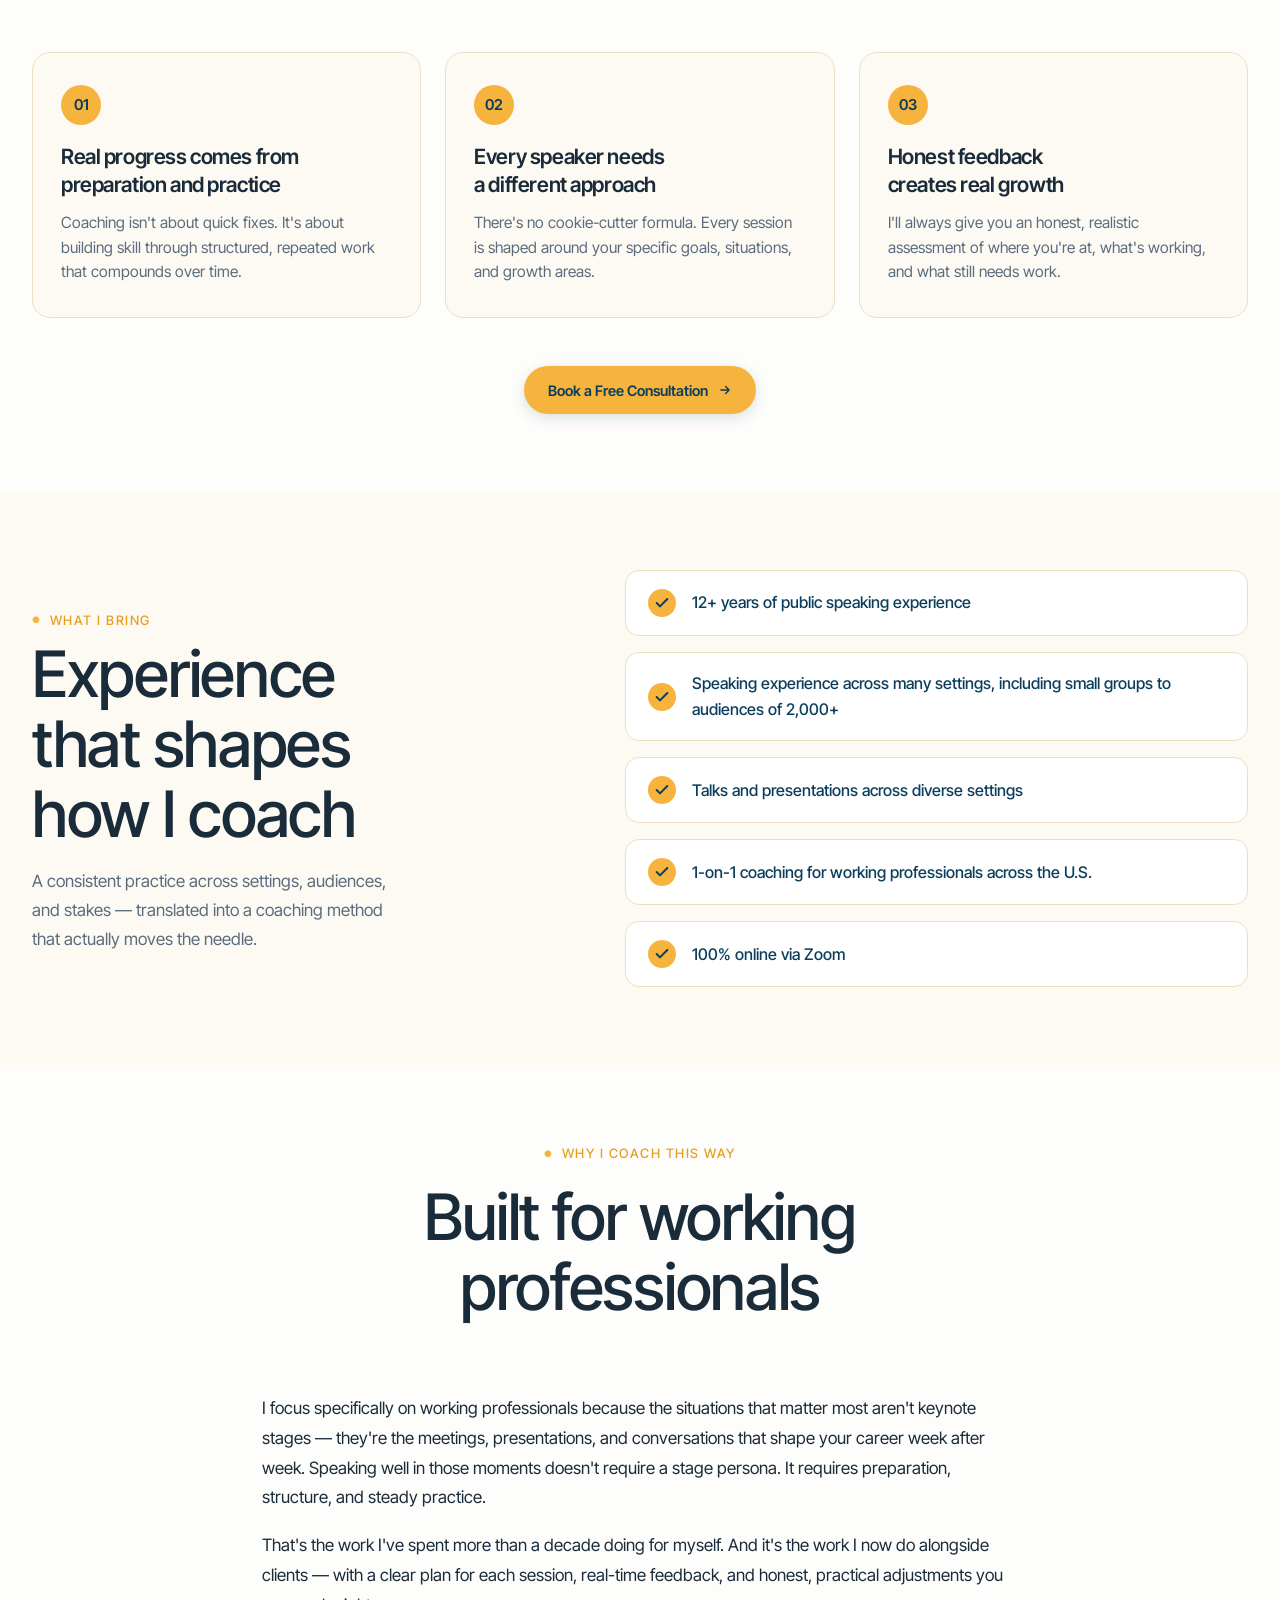
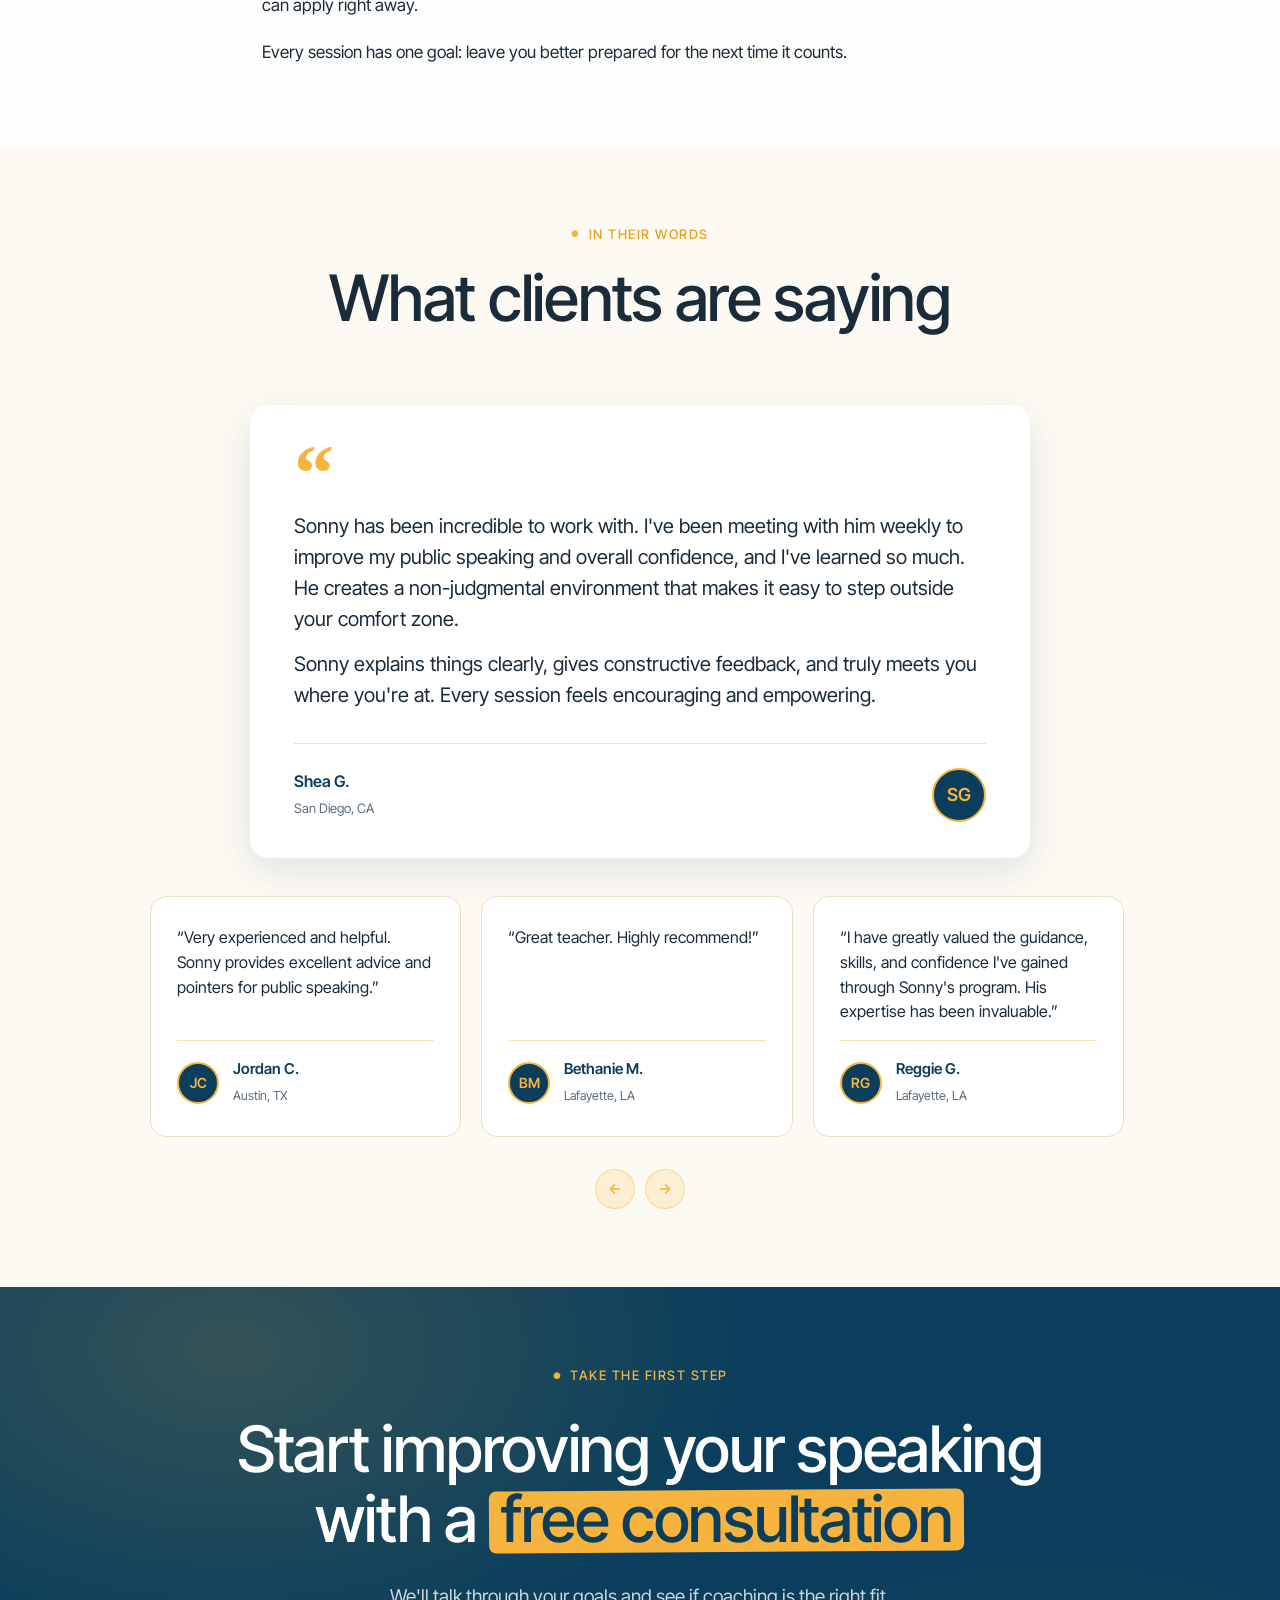
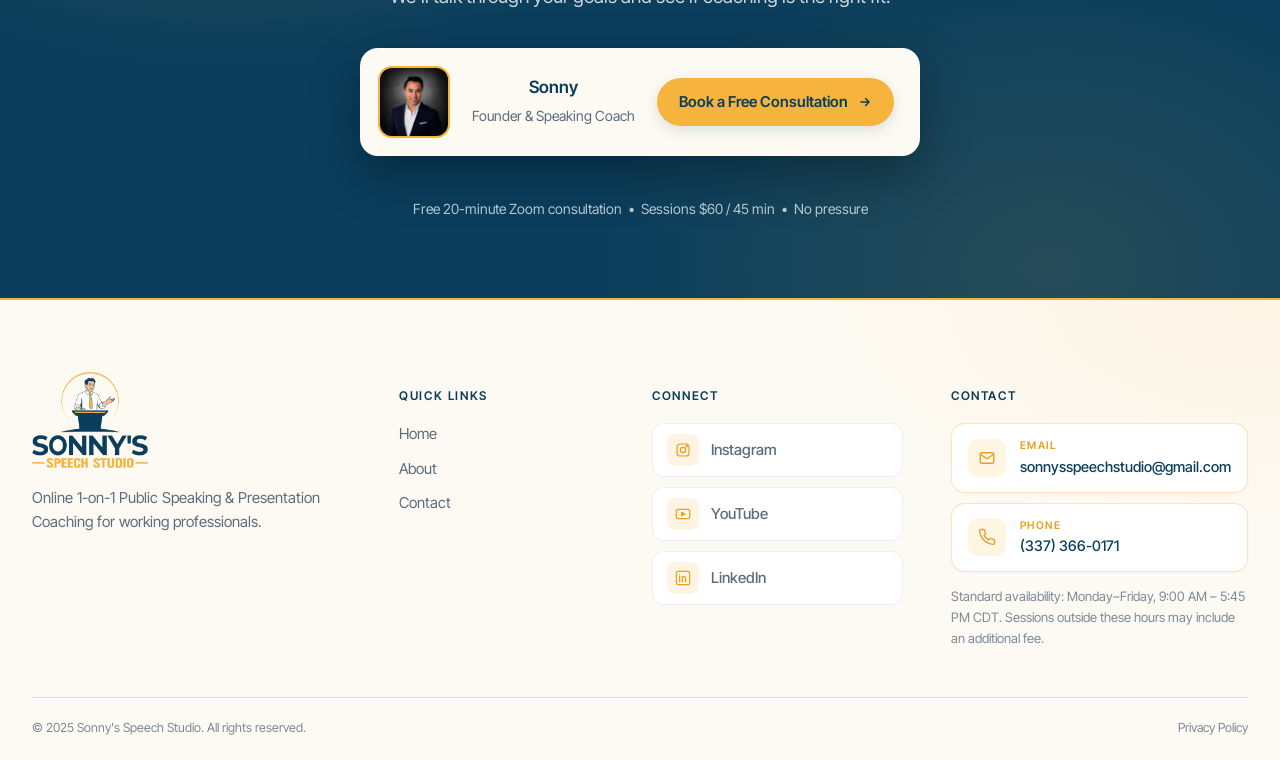
==== commit 64dd0771: "Replace all client portraits with new high-res photos - assets/sonny-tie.jpg ← grey suit + light blu" ====
--- a/about.html
+++ b/about.html
@@ -17,13 +17,13 @@
 <meta property="og:site_name" content="Sonny's Speech Studio" />
 <meta property="og:title" content="About Sonny — Sonny's Speech Studio" />
 <meta property="og:description" content="Meet Sonny — founder of Sonny's Speech Studio and 1-on-1 public speaking coach for working professionals." />
-<meta property="og:image" content="assets/sonny-tie.png" />
+<meta property="og:image" content="assets/sonny-tie.jpg" />
 <meta property="og:url" content="https://sonnysspeechstudio.com/about" />
 
 <meta name="twitter:card" content="summary_large_image" />
 <meta name="twitter:title" content="About Sonny — Sonny's Speech Studio" />
 <meta name="twitter:description" content="1-on-1 public speaking coach for working professionals." />
-<meta name="twitter:image" content="assets/sonny-tie.png" />
+<meta name="twitter:image" content="assets/sonny-tie.jpg" />
 
 <meta name="theme-color" content="#0a3e5c" />
 
@@ -66,7 +66,7 @@
     border-radius:20px;
     border:2px solid var(--gold);
     box-shadow:0 24px 50px rgba(10,62,92,.18);
-    background-image:url("assets/sonny-tie.png");
+    background-image:url("assets/sonny-tie.jpg");
     background-size:cover;background-position:center top;
     justify-self:end;
     position:relative;
@@ -180,16 +180,45 @@
   @media (max-width:1100px){
     .about-hero h1{font-size:54px}
     .journey-left h2{font-size:44px;line-height:50px}
-    .approach-grid{grid-template-columns:1fr;gap:16px}
+    .approach-grid{grid-template-columns:repeat(3,1fr);gap:18px}
     .exp-grid{grid-template-columns:1fr;gap:40px}
   }
+  @media (min-width:768px) and (max-width:1023px){
+    .about-hero{padding:56px 0}
+    .about-hero h1{font-size:46px;line-height:1.08}
+    .about-hero-grid{gap:40px}
+    .journey-grid{gap:48px}
+    .journey-left h2{font-size:38px;line-height:44px}
+    .approach{padding:64px 0}
+    .approach-grid{grid-template-columns:repeat(3,1fr);gap:18px}
+    .approach-card{padding:24px 22px}
+    .exp{padding:64px 0}
+    .why-coach{padding:64px 0}
+    .why-coach .wrap{max-width:680px}
+    .voices--light{padding:64px 0}
+  }
   @media (max-width:820px){
-    .about-hero{padding-top:48px;padding-bottom:56px}
-    .about-hero-grid{grid-template-columns:1fr;gap:40px}
-    .about-portrait{max-width:100%;max-height:480px;justify-self:center}
-    .about-hero h1{font-size:40px;line-height:46px}
-    .journey-grid{grid-template-columns:1fr;gap:32px}
-    .journey-left h2{font-size:36px;line-height:42px}
+    .about-hero{padding-top:40px;padding-bottom:48px}
+    .about-hero-grid{grid-template-columns:1fr;gap:28px}
+    .about-portrait{max-width:100%;max-height:420px;justify-self:flex-start}
+    .about-hero h1{font-size:36px;line-height:42px}
+    .about-hero .sub,.about-hero p.intro{max-width:100%}
+    .journey-grid{grid-template-columns:1fr;gap:20px}
+    .journey-left h2{font-size:30px;line-height:36px}
+    .journey-right p{font-size:16px}
+    .journey-right{max-width:100%}
+    .approach-grid{grid-template-columns:1fr;gap:14px;margin-top:24px}
+    .approach-card{padding:22px 20px}
+    .approach-card h3{font-size:19px;line-height:25px}
+    .approach-cta{margin-top:32px;justify-content:flex-start}
+    .exp-grid{grid-template-columns:1fr;gap:24px}
+    .exp-list{gap:10px}
+    .exp-list li{padding:14px 18px;font-size:15px;line-height:1.5}
+    .why-coach .wrap{max-width:100%}
+    .why-coach .body{margin-top:18px}
+    .why-coach p{font-size:16px}
+    .voices--light{padding:48px 0 56px}
+    .inline-link-cta{font-size:15.5px}
   }
 </style>
 </head>
--- a/assets/styles.css
+++ b/assets/styles.css
@@ -338,7 +338,7 @@
     border-radius:20px;
     border:2px solid var(--gold);
     box-shadow:0 30px 60px rgba(0,0,0,.35);
-    background-image:url("sonny-tie.png");
+    background-image:url("sonny-tie.jpg");
     background-size:cover;background-position:center 18%;
     position:relative;
   }
@@ -400,7 +400,7 @@
   /* ========================================================
      2 — PROBLEM
      ======================================================== */
-  .problem{background:var(--cream)}
+  .problem{background:var(--cream);position:relative;z-index:2;padding-bottom:calc(var(--section-py) + 24px)}
   .problem-grid{
     display:grid;grid-template-columns:repeat(2, 1fr);gap:24px;
     margin-top:8px;
@@ -421,8 +421,10 @@
   .pain h3{font-size:24px;line-height:30px;font-weight:600;margin-bottom:10px}
   .pain p{font-size:16px;color:var(--muted);line-height:1.55}
   .closer{
-    text-align:center;margin-top:56px;
-    font-style:italic;color:var(--muted);font-size:18px;
+    text-align:center;margin:48px 0 0;
+    padding:0 8px 32px;
+    font-style:italic;color:var(--muted);font-size:18px;line-height:1.6;
+    position:relative;z-index:3;
   }
 
   /* ========================================================
@@ -524,7 +526,7 @@
     content:"";position:absolute;inset:0;
     background:radial-gradient(circle at 30% 30%, rgba(246,180,62,.12), transparent 55%);
   }
-  .zig-visual svg{width:46%;height:46%;position:relative;z-index:1}
+  .zig-visual svg{width:54%;height:54%;position:relative;z-index:1}
   .helps{position:relative;z-index:2}
   .helps-cta{
     display:flex;justify-content:center;
@@ -1002,18 +1004,31 @@
      ======================================================== */
   @media (max-width:1100px){
     h2{font-size:50px;line-height:56px}
-    :root{--section-py:80px}
+    :root{--section-py:72px}
     .hero-grid{gap:56px}
     .meet-grid{gap:56px}
     .works-grid{gap:56px}
     .fit-grid{gap:48px}
-    .zig{gap:48px;margin:56px 0}
+    .zig{gap:40px;margin:48px 0}
+    .zig-visual{max-width:240px}
     .diff-grid{grid-template-columns:repeat(2, 1fr)}
     .badge-row{grid-template-columns:repeat(2, 1fr)}
     .v-mini{flex:0 0 calc(50% - 10px)}
     .diff-card:nth-child(2),.diff-card:nth-child(4){margin-top:0}
-    .foot-grid{grid-template-columns:1fr 1fr;gap:36px}
+    .foot-grid{grid-template-columns:1.4fr 1fr 1fr;gap:32px}
+    .foot-brand{grid-column:1 / -1;margin-bottom:8px}
     .logo-row{gap:18px}
+  }
+  /* Tablet-specific adjustments */
+  @media (min-width:768px) and (max-width:1023px){
+    .zig{grid-template-columns:1fr 0.8fr;gap:32px}
+    .zig-visual{max-width:220px}
+    footer{padding:48px 0 20px}
+    .foot-grid{grid-template-columns:1fr 1fr;gap:32px}
+    .foot-brand{grid-column:auto;margin-bottom:0}
+    .ready-cols{grid-template-columns:repeat(3, 1fr);gap:24px;margin:56px 0 48px}
+    .ready-col{padding:0 16px;text-align:center;align-items:center}
+    .ready-col .ready-icon{margin-left:auto;margin-right:auto}
   }
   @media (max-width:1023px){
     .nav-links,.nav-cta .header-phone,.nav-cta .btn{display:none}
@@ -1043,10 +1058,11 @@
     .ready-cols{grid-template-columns:1fr;gap:48px;margin:48px 0}
     .ready-col{padding:0}
     .ready-col + .ready-col::before{display:none}
-    .zig{grid-template-columns:1fr;gap:24px;margin:48px 0}
+    .zig{grid-template-columns:1fr;gap:18px;margin:36px 0}
     .zig.flip .zig-text{order:0}
     .zig.flip .zig-visual{order:0}
-    .zig-visual{max-width:280px}
+    .zig-visual{max-width:200px;margin:0;align-self:flex-start}
+    .zig-text{align-items:flex-start}
     .works-grid{grid-template-columns:1fr;gap:48px}
     .voice-grid-2{grid-template-columns:1fr;gap:24px}
     .v-mini{flex:0 0 88%}
@@ -1059,7 +1075,23 @@
     .foot-grid{grid-template-columns:1fr;gap:32px}
     .foot-bottom{flex-direction:column;gap:8px;text-align:center}
     .sonny-card{flex-direction:column;text-align:center;padding:22px}
-    .closer{margin-top:32px;font-size:16px;line-height:1.55;padding:0 8px}
+    .closer{margin:32px 0 0;font-size:16px;line-height:1.6;padding:0 4px 24px;text-align:left}
+    /* Left-align all section heads on mobile to match body content */
+    .section-head{align-items:flex-start;text-align:left;margin:0 0 32px;max-width:100%}
+    .section-head.left{margin:0 0 32px}
+    .section-head.on-navy{align-items:flex-start;text-align:left}
+    .strip-head{text-align:left}
+    .voices-foot{text-align:left}
+    .voices-cta{align-items:flex-start}
+    .helps-cta,.diff-cta,.faq-foot{align-items:flex-start;justify-content:flex-start;text-align:left}
+    .ready-cta{align-items:flex-start}
+    .ready-col{align-items:flex-start;text-align:left}
+    .ready-col .ready-icon{margin-left:0;margin-right:0}
+    /* Final CTA stays centered on mobile (it's the closing moment) */
+    .final .wrap{align-items:center;text-align:center}
+    .final h2{text-align:center}
+    .final .sub,.final .reassure{text-align:center}
+    .meet-left{align-items:flex-start;text-align:left}
     .meet-cred .chip{font-size:12px;padding:6px 12px}
     .helps-cta{margin-top:40px}
     .approach-grid{margin-top:24px}
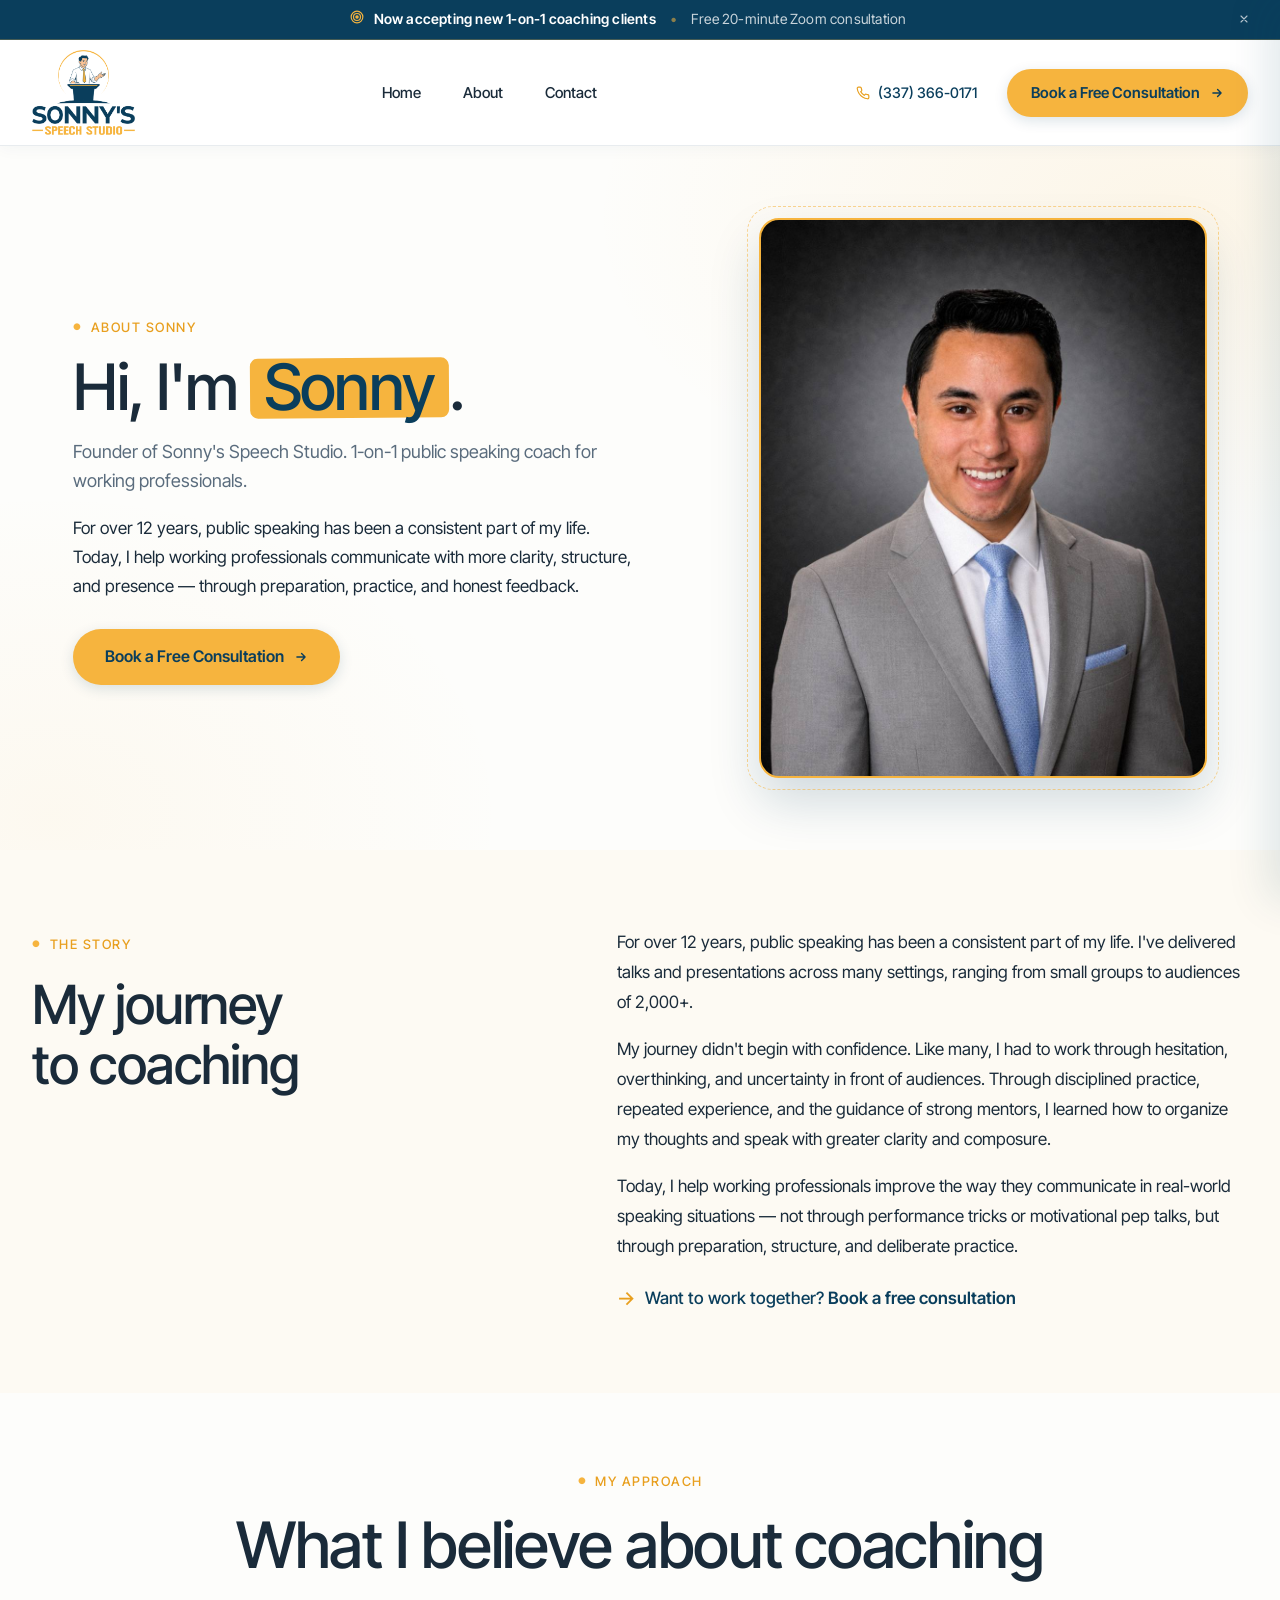
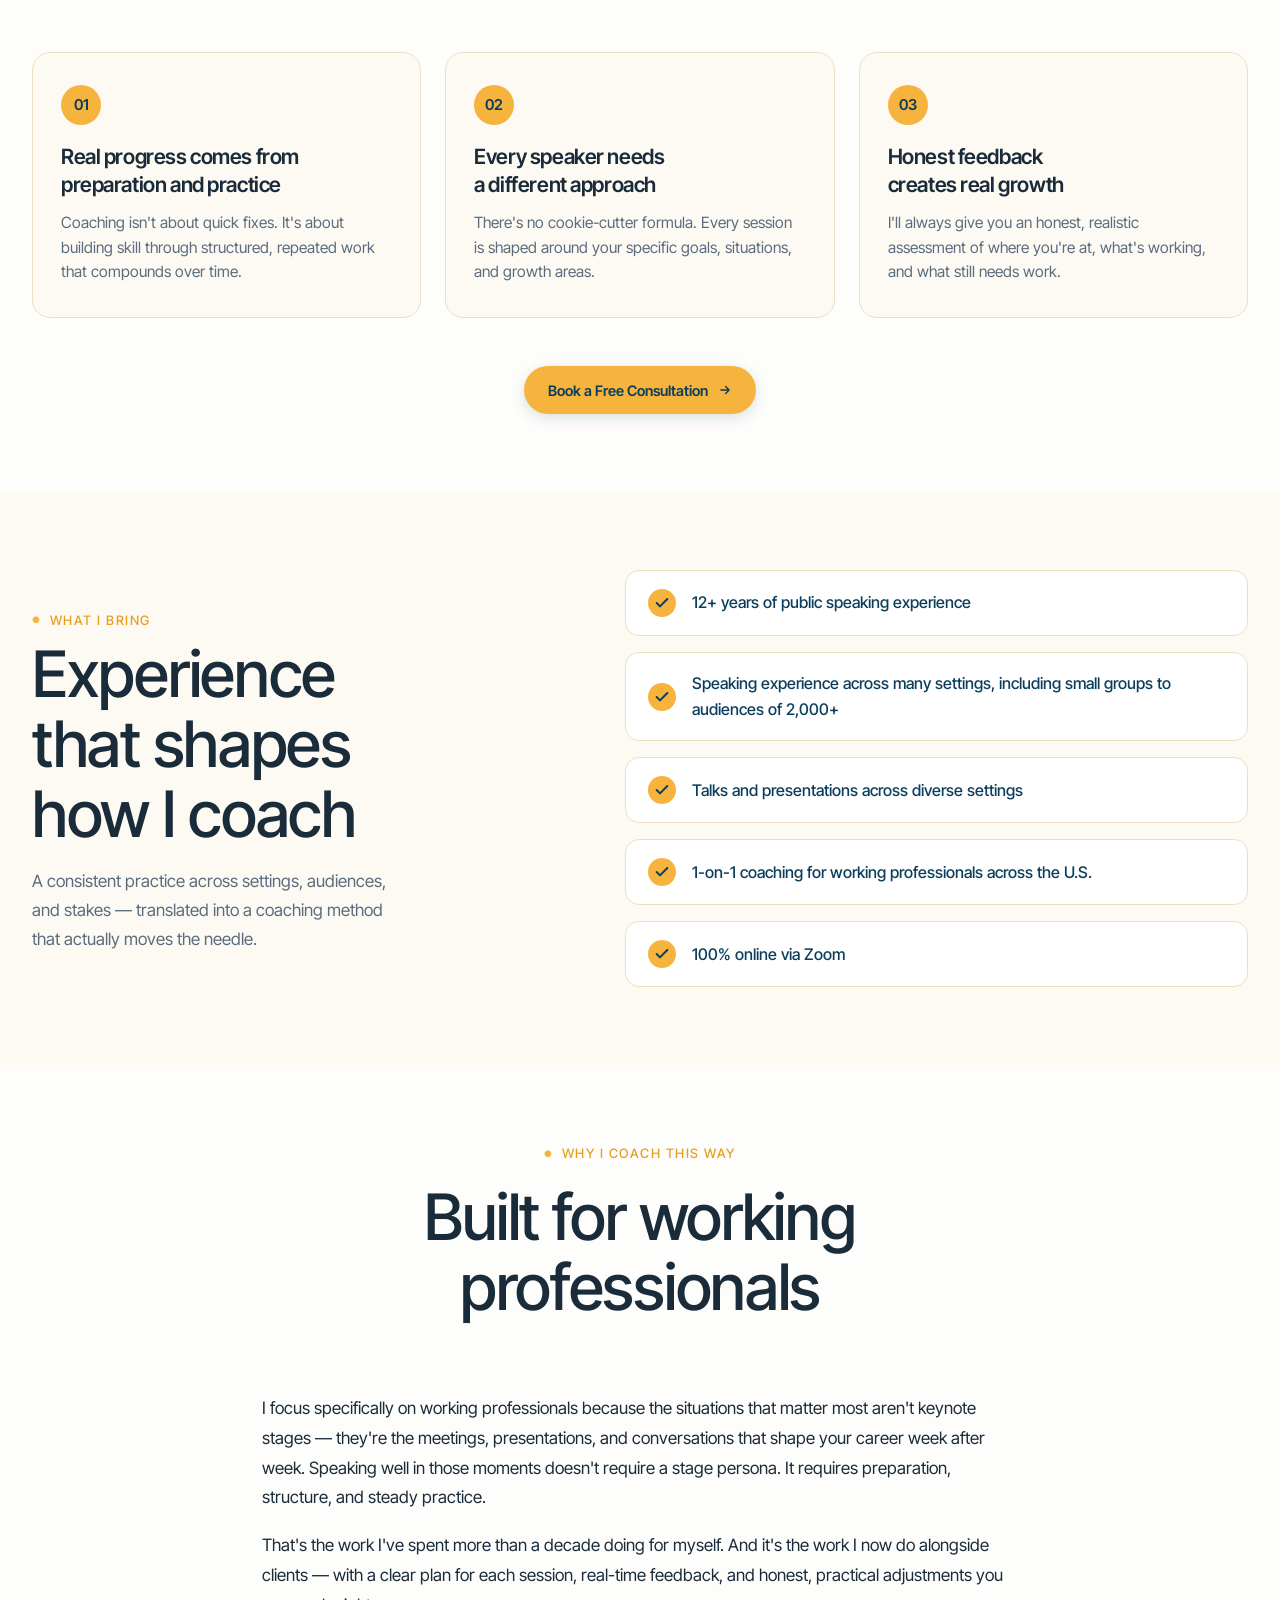
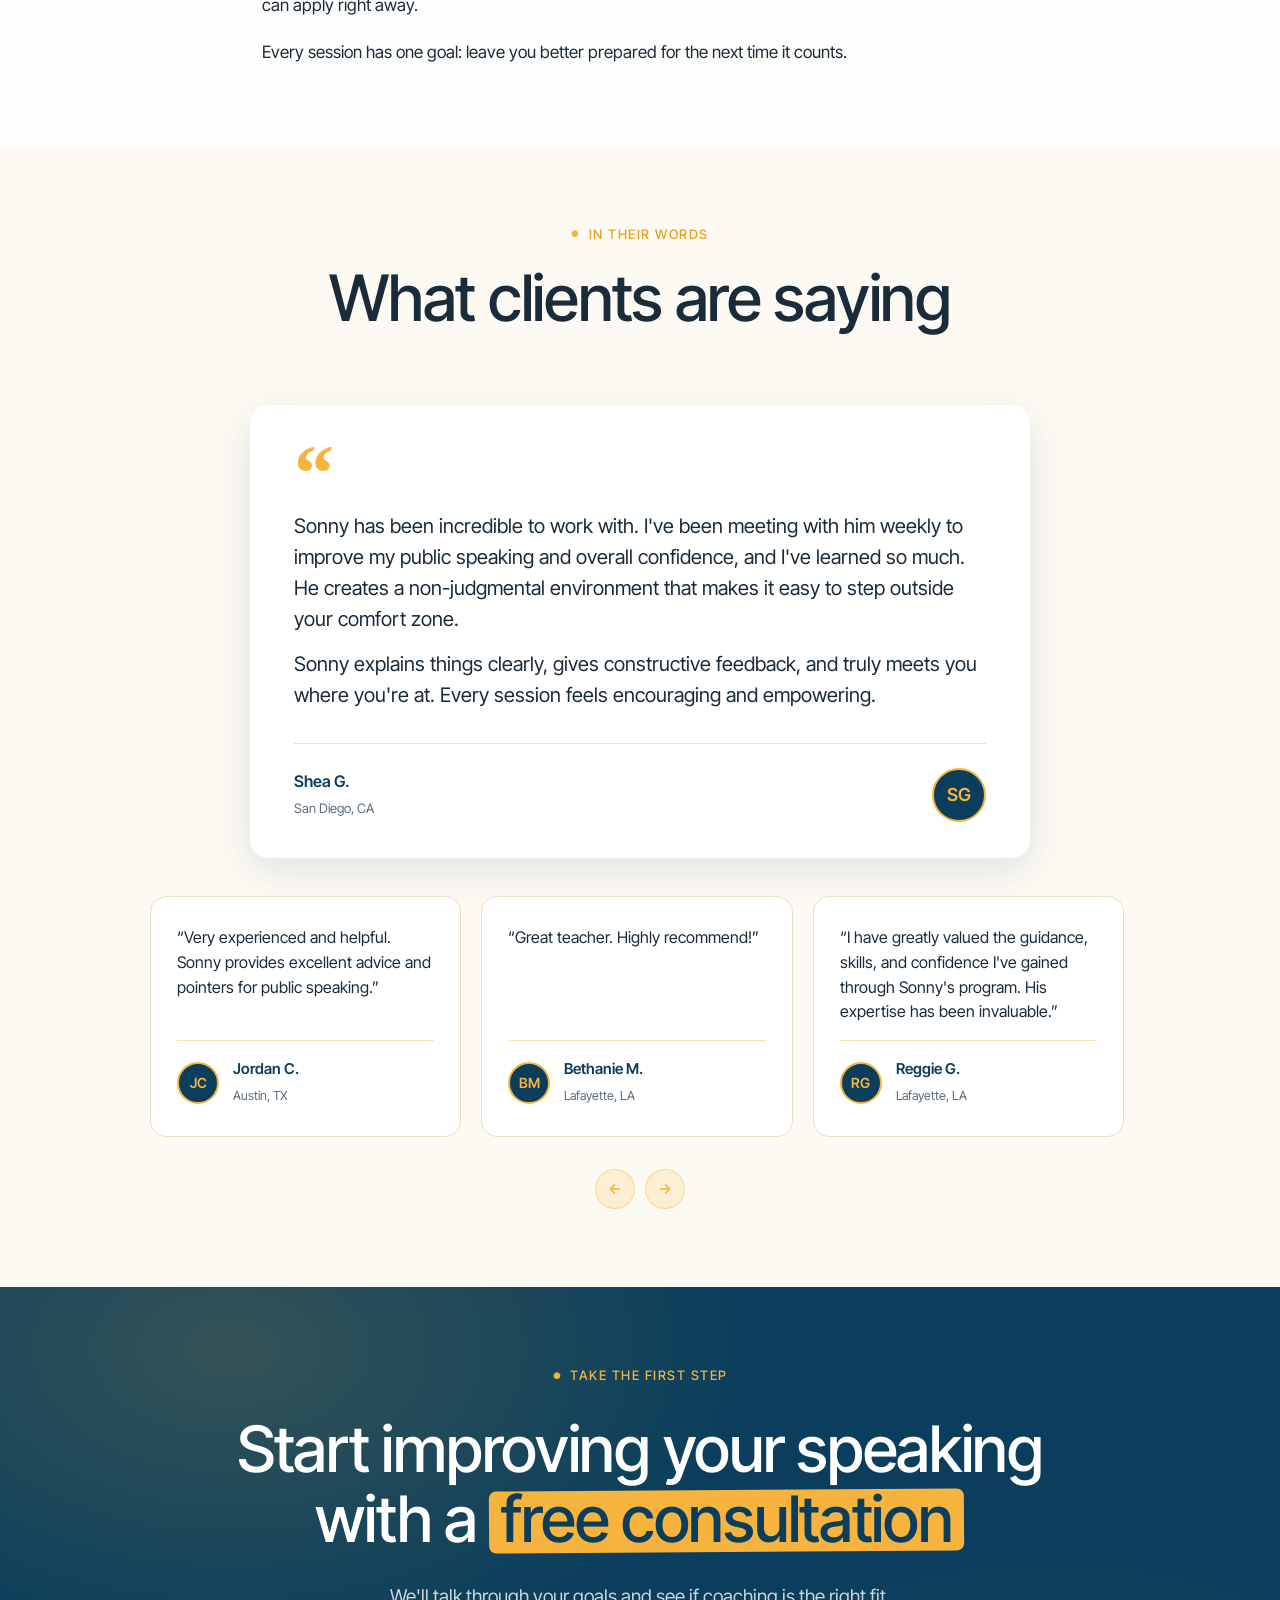
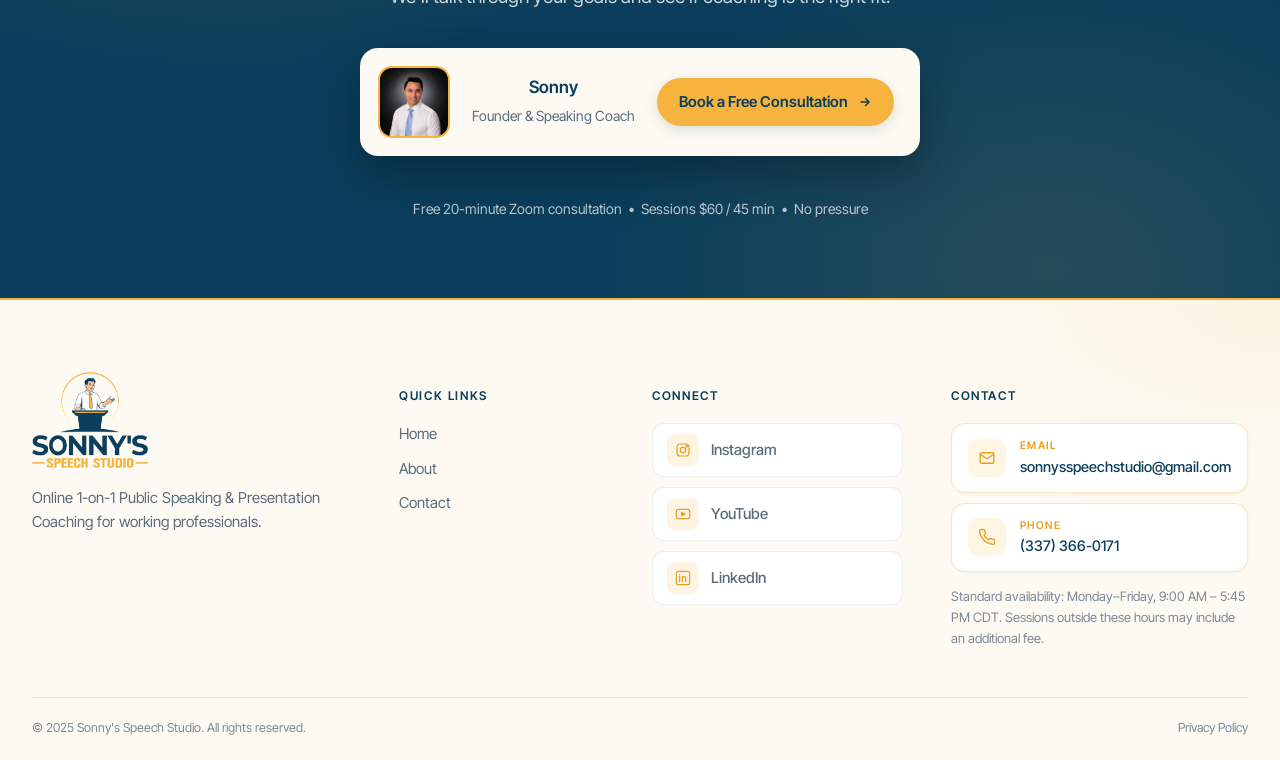
==== commit d5df0f69: "Round 11 (final pre-launch): hero cleanup, copy refinements, image swap to originals, contact form p" ====
--- a/about.html
+++ b/about.html
@@ -17,13 +17,13 @@
 <meta property="og:site_name" content="Sonny's Speech Studio" />
 <meta property="og:title" content="About Sonny — Sonny's Speech Studio" />
 <meta property="og:description" content="Meet Sonny — founder of Sonny's Speech Studio and 1-on-1 public speaking coach for working professionals." />
-<meta property="og:image" content="assets/sonny-tie.jpg" />
+<meta property="og:image" content="assets/grey-suit-blue-tie.jpg" />
 <meta property="og:url" content="https://sonnysspeechstudio.com/about" />
 
 <meta name="twitter:card" content="summary_large_image" />
 <meta name="twitter:title" content="About Sonny — Sonny's Speech Studio" />
 <meta name="twitter:description" content="1-on-1 public speaking coach for working professionals." />
-<meta name="twitter:image" content="assets/sonny-tie.jpg" />
+<meta name="twitter:image" content="assets/grey-suit-blue-tie.jpg" />
 
 <meta name="theme-color" content="#0a3e5c" />
 
@@ -66,7 +66,7 @@
     border-radius:20px;
     border:2px solid var(--gold);
     box-shadow:0 24px 50px rgba(10,62,92,.18);
-    background-image:url("assets/sonny-tie.jpg");
+    background-image:url("assets/grey-suit-blue-tie.jpg");
     background-size:cover;background-position:center top;
     justify-self:end;
     position:relative;
--- a/assets/styles.css
+++ b/assets/styles.css
@@ -295,8 +295,8 @@
     pointer-events:none;
   }
   .hero-grid{
-    display:grid;grid-template-columns:1.55fr 1fr;
-    gap:56px;align-items:center;
+    display:grid;grid-template-columns:1.4fr 1fr;
+    gap:44px;align-items:center;
     position:relative;z-index:1;
   }
   .hero-content{display:flex;flex-direction:column;gap:clamp(12px, 1.6vh, 20px);max-width:820px}
@@ -332,13 +332,13 @@
     flex-shrink:0;color:var(--gold);
   }
 
-  .hero-photo-col{position:relative;display:flex;justify-content:right}
+  .hero-photo-col{position:relative;display:flex;justify-content:flex-start}
   .hero-photo{
-    width:100%;max-width:clamp(300px, calc(160px + 22vh), 460px);aspect-ratio:3/4;
+    width:100%;max-width:clamp(340px, calc(180px + 25vh), 525px);aspect-ratio:3/4;
     border-radius:20px;
     border:2px solid var(--gold);
     box-shadow:0 30px 60px rgba(0,0,0,.35);
-    background-image:url("sonny-tie.jpg");
+    background-image:url("blue-suit-blue-tie.jpg");
     background-size:cover;background-position:center 18%;
     position:relative;
   }
@@ -494,7 +494,8 @@
   /* ========================================================
      5 — HOW COACHING HELPS (zigzag)
      ======================================================== */
-  .helps{background:var(--white);padding-bottom:calc(var(--section-py) + 24px)}
+  .helps{background:var(--white);padding-bottom:calc(var(--section-py) * 0.7)}
+  .works{padding-top:calc(var(--section-py) * 0.78)}
   .zig{
     display:grid;grid-template-columns:1fr 1fr;
     gap:80px;align-items:center;
@@ -543,7 +544,7 @@
   .works-photo{
     width:100%;aspect-ratio:4/5;
     border-radius:22px;
-    background-image:url("sonny-no-tie.jpg");
+    background-image:url("blue-suit-no-tie.jpg");
     background-size:cover;background-position:center 18%;
     box-shadow:0 30px 60px rgba(10,62,92,.18);
     border:2px solid var(--gold);
@@ -721,7 +722,7 @@
   .meet-photo-wrap{position:relative}
   .meet-photo{
     aspect-ratio:4/5;
-    background-image:url("sonny-tux.jpg");
+    background-image:url("black-suit-black-tie.jpg");
     background-size:cover;background-position:center 22%;
     border-radius:22px;
     box-shadow:0 30px 60px rgba(10,62,92,.18);
@@ -843,7 +844,7 @@
   }
   .sonny-card .av{
     width:72px;height:72px;border-radius:14px;
-    background-image:url("sonny-no-tie.jpg");
+    background-image:url("no-suit-blue-tie.jpg");
     background-size:cover;background-position:center 18%;
     flex-shrink:0;
     border:2px solid var(--gold);
